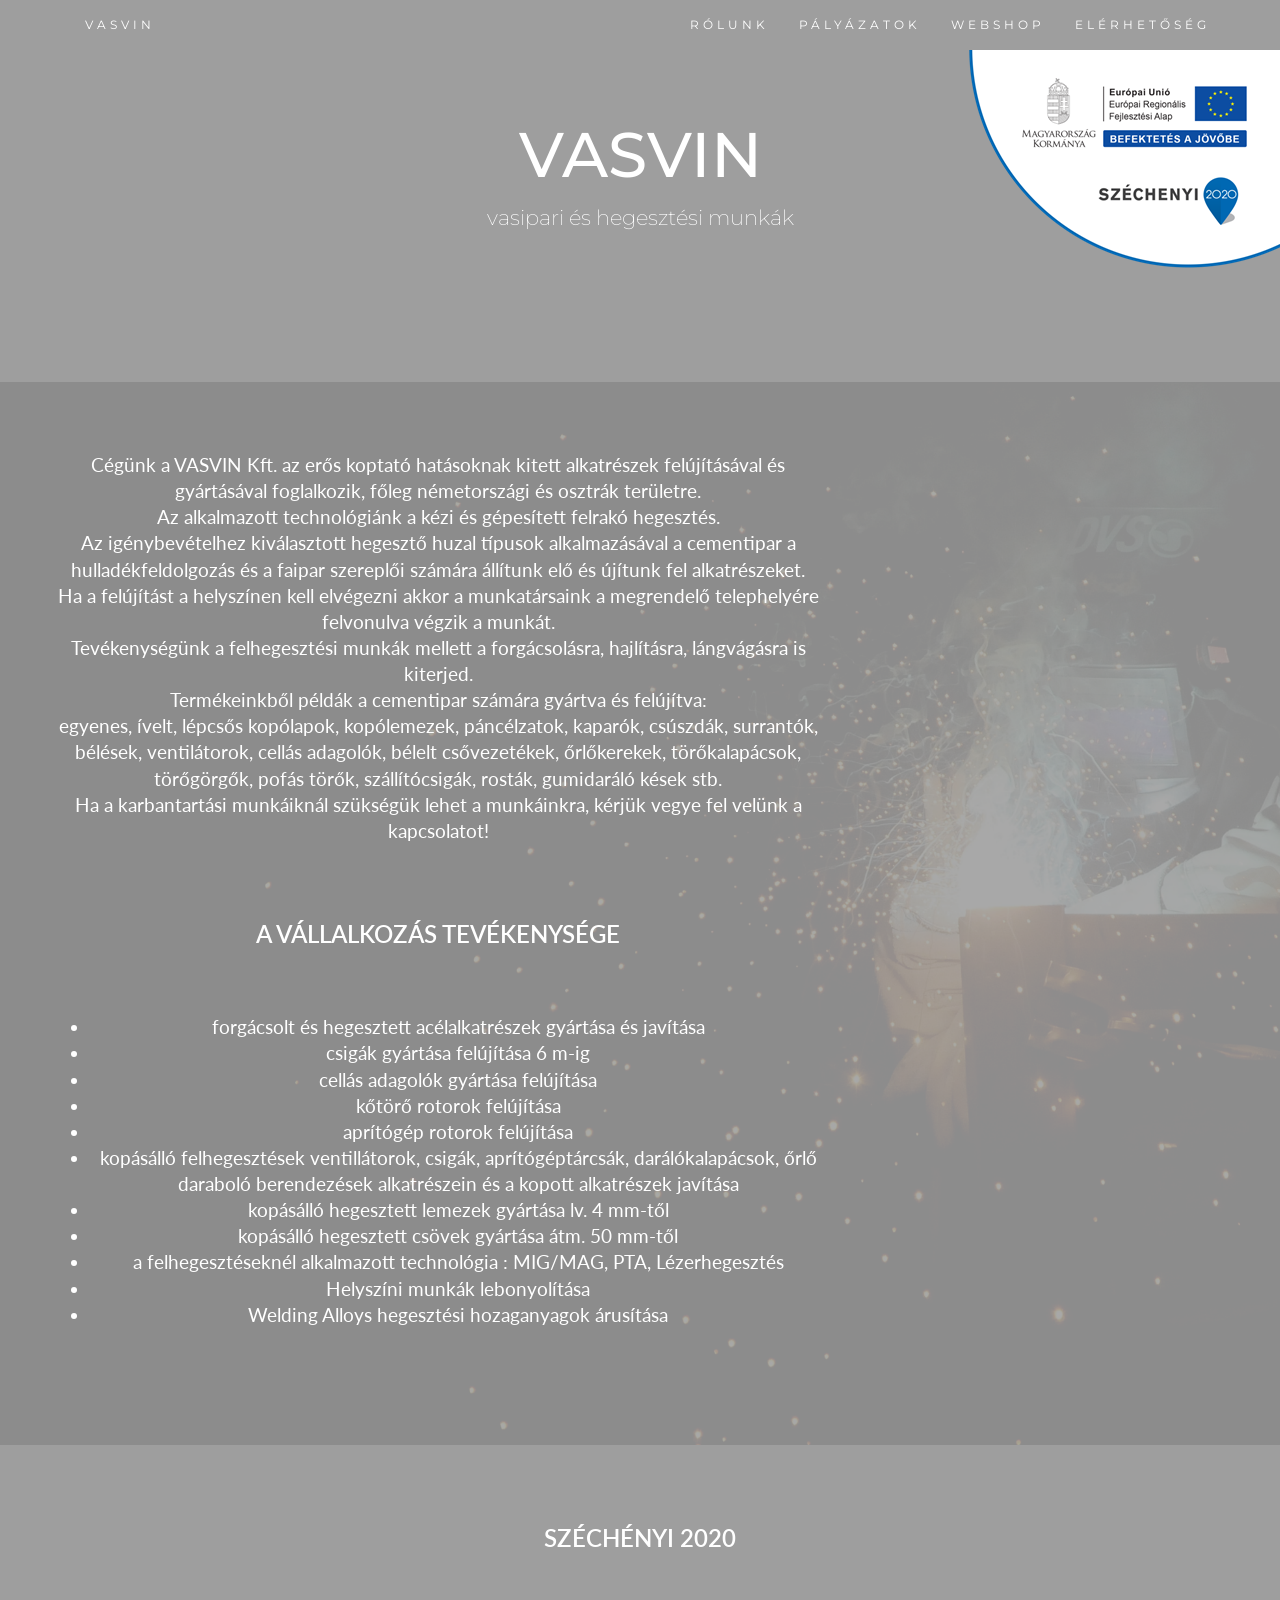
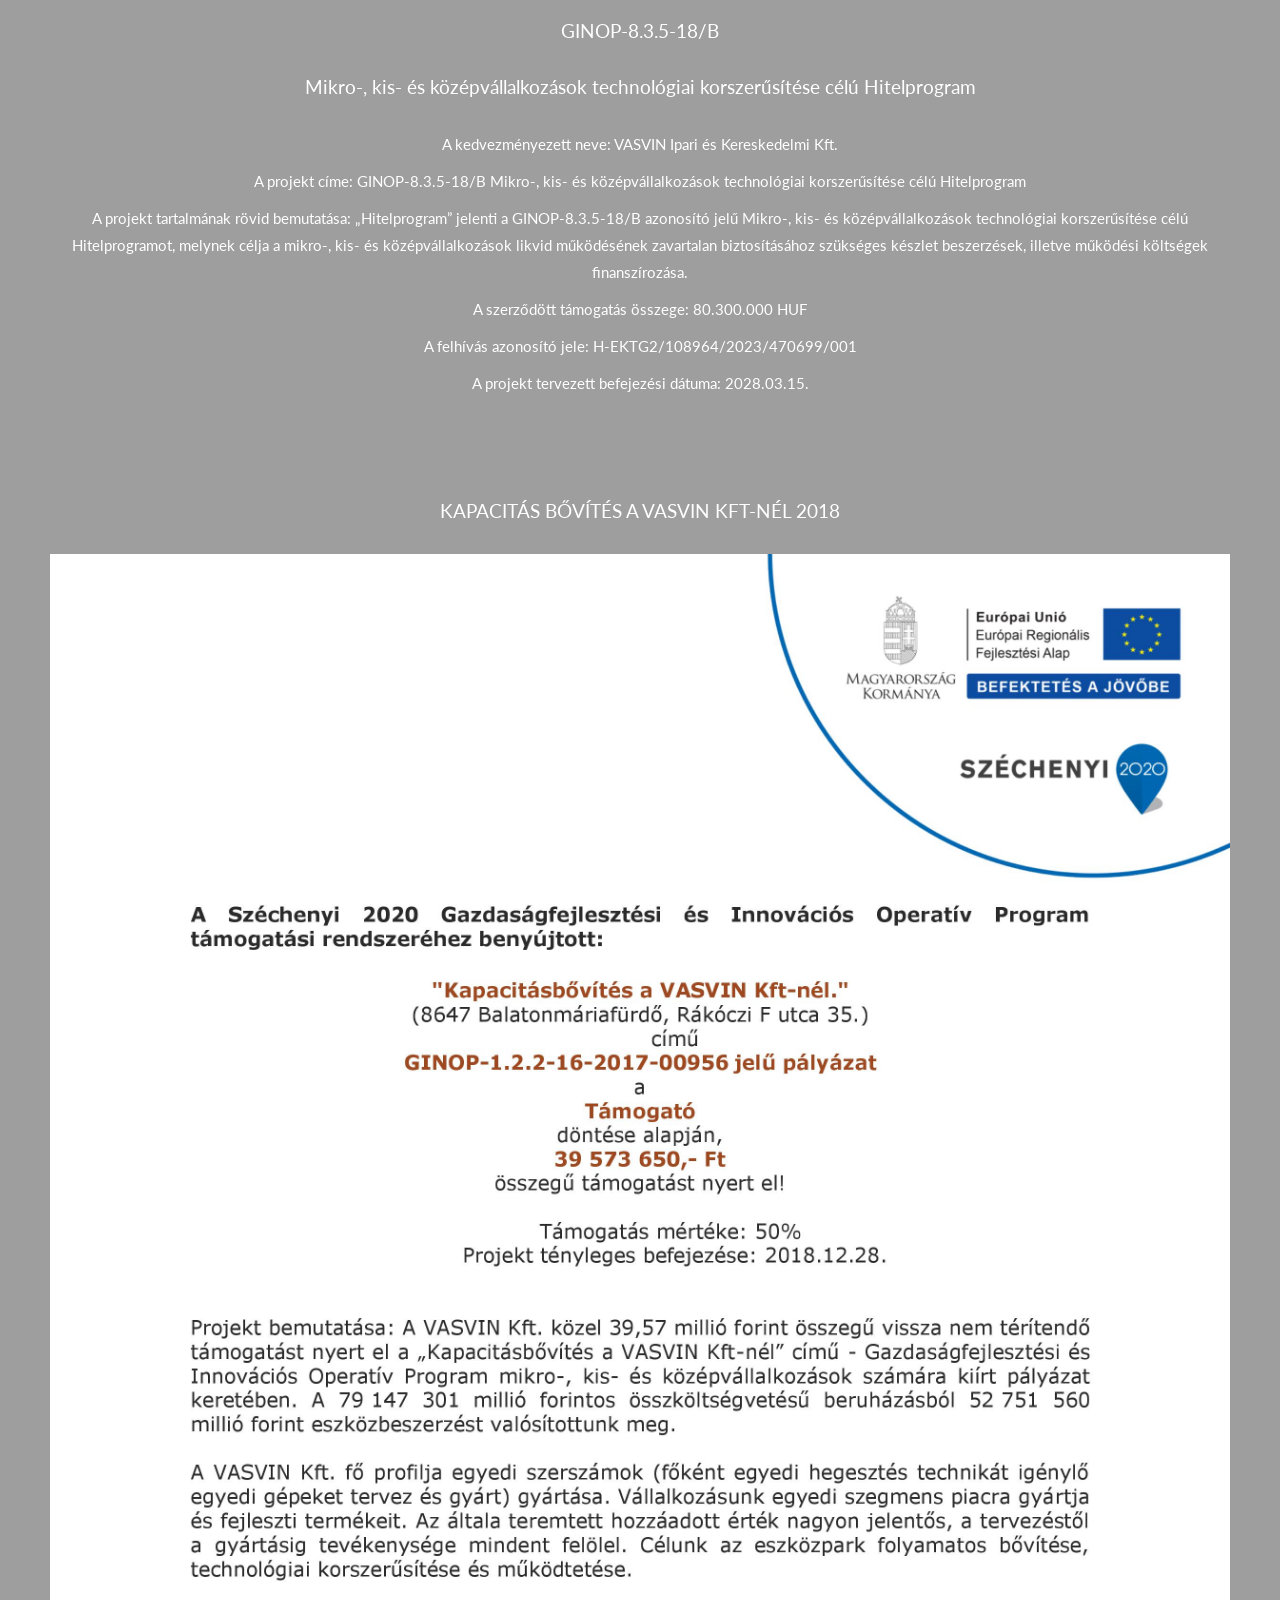
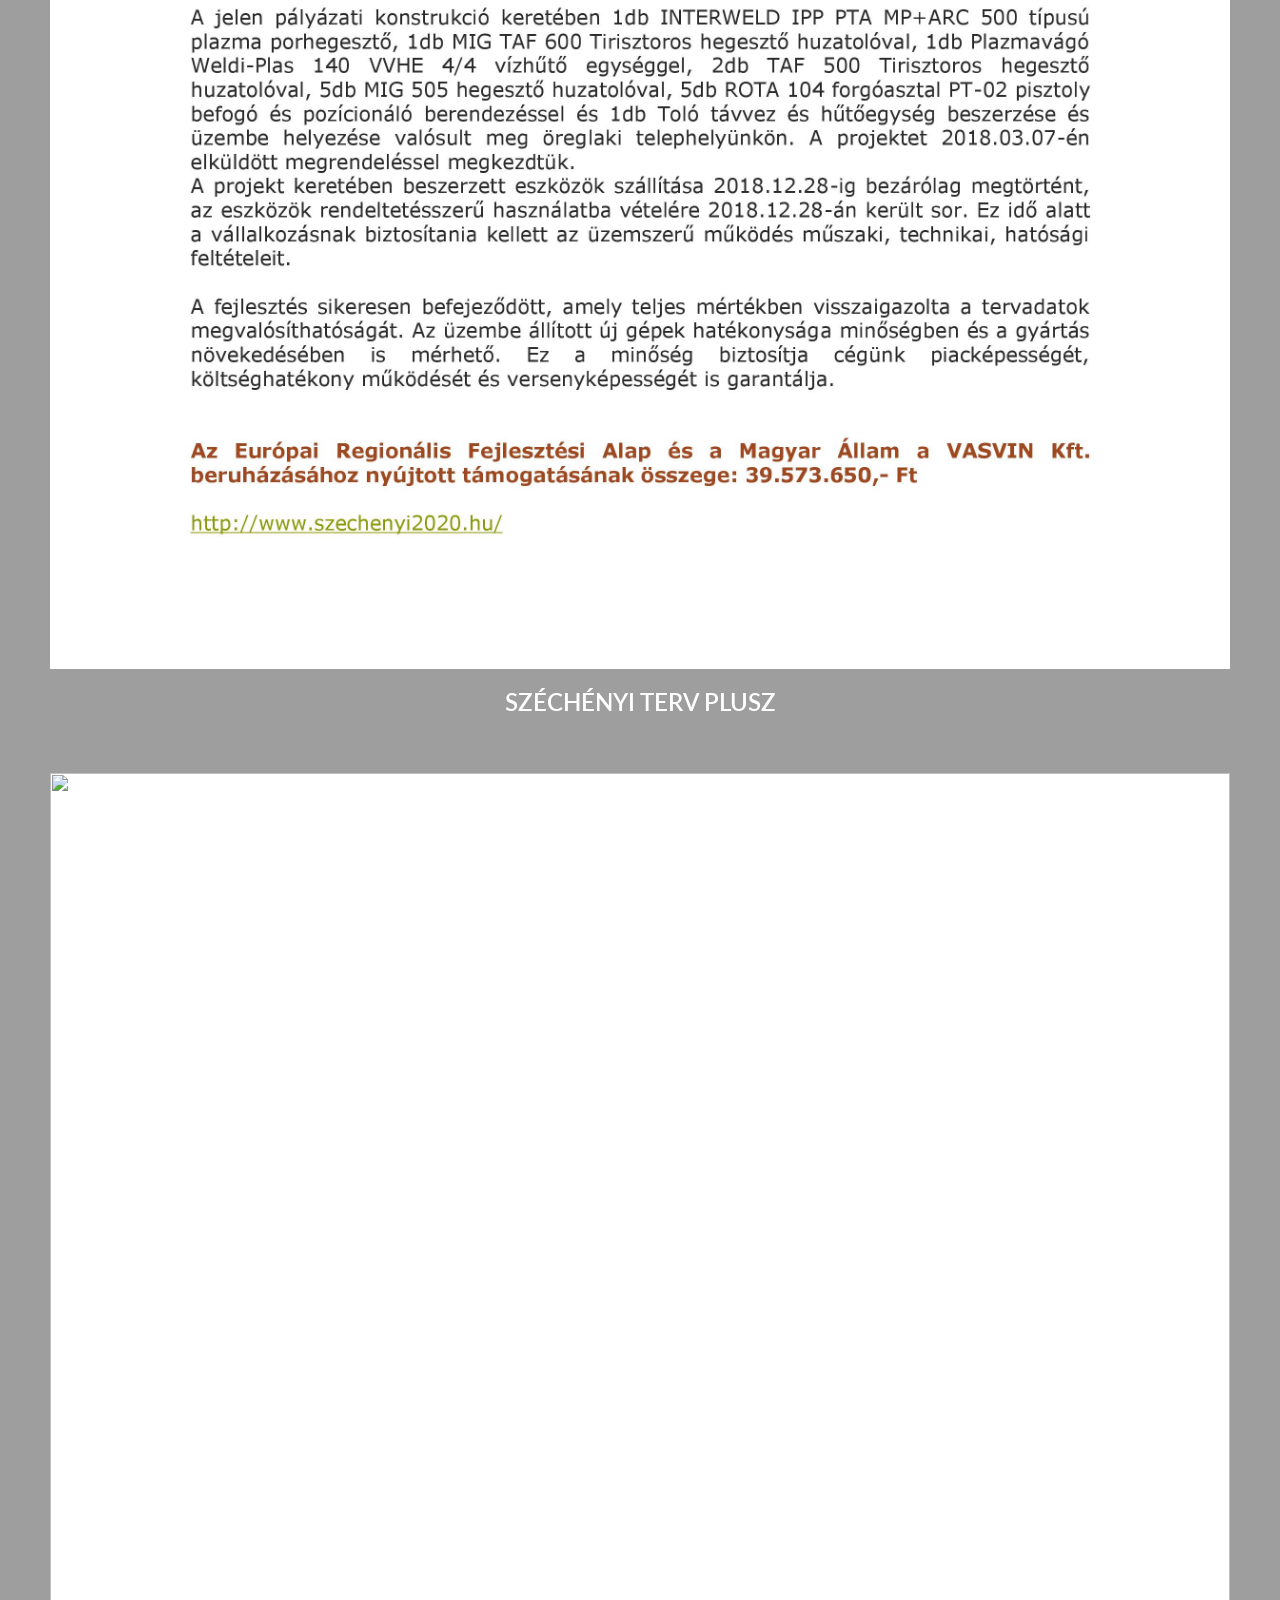
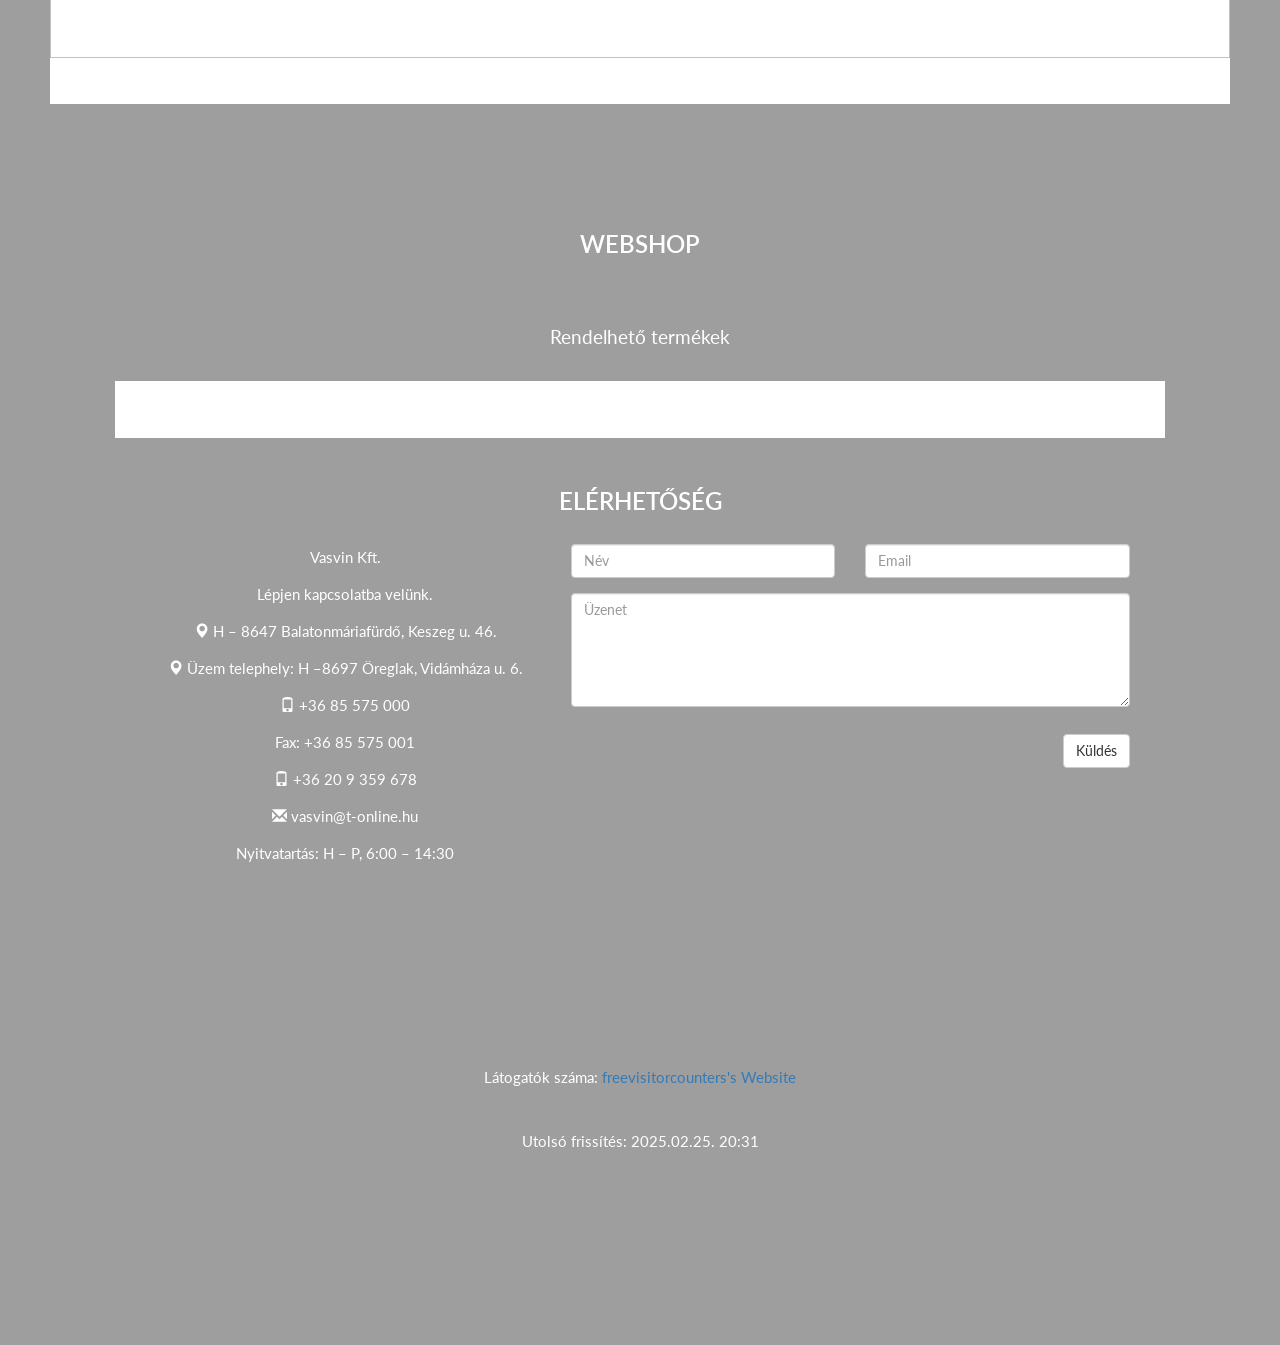
==== index.html @ fba26cac "Update index.html" ====
<!DOCTYPE html>
<html lang="en">
<head>
  <!-- Theme Made By www.w3schools.com -->
  <title>VASVIN</title>
  <meta charset="utf-8">
  <meta name="viewport" content="width=device-width, initial-scale=1">
  <link rel="stylesheet" href="https://maxcdn.bootstrapcdn.com/bootstrap/3.3.7/css/bootstrap.min.css">
  <link href="https://fonts.googleapis.com/css?family=Montserrat" rel="stylesheet" type="text/css">
  <link href="https://fonts.googleapis.com/css?family=Lato" rel="stylesheet" type="text/css">
  <script src="https://ajax.googleapis.com/ajax/libs/jquery/3.3.1/jquery.min.js"></script>
  <script src="https://maxcdn.bootstrapcdn.com/bootstrap/3.3.7/js/bootstrap.min.js"></script>
	<!-- a helper script for vaidating the form-->
<script language="JavaScript" src="scripts/gen_validatorv31.js" type="text/javascript"></script>
	
<script src="https://ajax.googleapis.com/ajax/libs/jquery/1.12.4/jquery.min.js"></script>	
<script src="form.js"></script>	
  <style>
  body {
    font: 400 15px Lato, sans-serif;
    line-height: 1.8;
    color: #ffffff;
	background-color: #9e9e9e;
  }
  h2 {
    font-size: 24px;
    text-transform: uppercase;
    color: #ffffff;
    font-weight: 600;
    margin-bottom: 30px;
  }
  h4 {
    font-size: 19px;
    line-height: 1.375em;
    color: #ffffff;
    font-weight: 400;
    margin-bottom: 30px;
  }
  .col-sm-12 {
    text-align: justify;
  }
  .logo_topright {
  position: absolute;
  top: 50px;
  right: 0px;
  font-size: 18px;
	}
  .jumbotron {
    background-color: #9e9e9e;
    color: #ffffff;
    padding: 100px 25px;
    font-family: Montserrat, sans-serif;
  }
  .container-fluid {
    padding: 60px 50px;
  }
  .bg-grey {
    background-color: #9e9e9e;
  }
  .logo-small {
    color: #fffff;
    font-size: 50px;
  }
  .logo {
    color: #ffffff;
    font-size: 200px;
  }
#about {
    background-image: url("imageedit_4_7801691135.png");
	
background-size: cover;
	color: #ffffff;

  }	  
  .thumbnail {
    padding: 0 0 15px 0;
    border: none;
    border-radius: 0;
  }
  .thumbnail img {
    width: 100%;
    height: 100%;
    margin-bottom: 10px;
  }
  .carousel-control.right, .carousel-control.left {
    background-image: none;
    color: #9e9e9e;
  }
  .carousel-indicators li {
    border-color: #ffffff;
  }
  .carousel-indicators li.active {
    background-color: #9e9e9e;
  }
  .item h4 {
    font-size: 19px;
    line-height: 1.375em;
    font-weight: 400;
    font-style: italic;
    margin: 70px 0;
  }
  .item span {
    font-style: normal;
  }
  .panel {
    border: 1px solid #9e9e9e; 
    border-radius:0 !important;
    transition: box-shadow 0.5s;
  }
  .panel:hover {
    box-shadow: 5px 0px 40px rgba(0,0,0, .2);
  }
  .panel-footer .btn:hover {
    border: 1px solid #9e9e9e;
    background-color: #fff !important;
    color: #ffffff;
  }
  .panel-heading {
    color: #fff !important;
    background-color: #9e9e9e !important;
    padding: 25px;
    border-bottom: 1px solid transparent;
    border-top-left-radius: 0px;
    border-top-right-radius: 0px;
    border-bottom-left-radius: 0px;
    border-bottom-right-radius: 0px;
  }
  .panel-footer {
    background-color: white !important;
  }
  .panel-footer h3 {
    font-size: 32px;
  }
  .panel-footer h4 {
    color: #aaa;
    font-size: 14px;
  }
  .panel-footer .btn {
    margin: 15px 0;
    background-color: #9e9e9e;
    color: #ffffff;
  }
  .navbar {
    margin-bottom: 0;
    background-color: #9e9e9e;
    z-index: 9999;
    border: 0;
    font-size: 12px !important;
    line-height: 1.42857143 !important;
    letter-spacing: 4px;
    border-radius: 0;
    font-family: Montserrat, sans-serif;
  }
  .navbar li a, .navbar .navbar-brand {
    color: #fff !important;
  }
  .navbar-nav li a:hover, .navbar-nav li.active a {
    color: #9e9e9e !important;
    background-color: #fff !important;
  }
  .navbar-default .navbar-toggle {
    border-color: transparent;
    color: #fff !important;
  }
  footer .glyphicon {
    font-size: 20px;
    margin-bottom: 20px;
    color: #9e9e9e;
  }
  .slideanim {visibility:hidden;}
  .slide {
    animation-name: slide;
    -webkit-animation-name: slide;
    animation-duration: 1s;
    -webkit-animation-duration: 1s;
    visibility: visible;
  }
	  

	  
box-sizing: border-box;
}

*, *:before, *:after {
  box-sizing: inherit;
}

.column {
  float: left;
  width: 33.3%;
  margin-bottom: 16px;
  padding: 0 8px;
	color: #9e9e9e;
}

@media screen and (max-width: 650px) {
  .column {
    width: 100%;
    display: block;
  }
}

.card {
  box-shadow: 0 4px 8px 0 rgba(0, 0, 0, 0.2);
}

.shopcontainer {
  padding: 0 16px;
}

.shopcontainer::after, .row::after {
  content: "";
  clear: both;
  display: table;
}

.title {
  color: grey;
	color: #9e9e9e;
}
	  
	  
	  
	  
  @keyframes slide {
    0% {
      opacity: 0;
      transform: translateY(70%);
    } 
    100% {
      opacity: 1;
      transform: translateY(0%);
    }
  }
  @-webkit-keyframes slide {
    0% {
      opacity: 0;
      -webkit-transform: translateY(70%);
    } 
    100% {
      opacity: 1;
      -webkit-transform: translateY(0%);
    }
  }
  @media screen and (max-width: 768px) {
    .col-sm-4 {
      text-align: center;
      margin: 25px 0;
    }
    .btn-lg {
      width: 100%;
      margin-bottom: 35px;
    }
  }
  @media screen and (max-width: 480px) {
    .logo {
      font-size: 150px;
    }
  }
  </style>
</head>
<body id="myPage" data-spy="scroll" data-target=".navbar" data-offset="60">

<nav class="navbar navbar-default navbar-fixed-top">
  <div class="container">
    <div class="navbar-header">
      <button type="button" class="navbar-toggle" data-toggle="collapse" data-target="#myNavbar">
        <span class="icon-bar"></span>
        <span class="icon-bar"></span>
        <span class="icon-bar"></span>                        
      </button>
      <!-- <a class="navbar-brand" href="#myPage">Logo</a>-->
    </div>
    <div class="collapse navbar-collapse" id="myNavbar">
      <ul class="nav navbar-nav navbar-left">
        <li><a href="#about">VASVIN</a></li>
      </ul>
      <ul class="nav navbar-nav navbar-right">
        <li><a href="#about">RÓLUNK</a></li>
        <li><a href="#portfolio">PÁLYÁZATOK</a></li>
		<!--
        <li><a href="#services"></a></li>
        <li><a href="#pricing">PRICING</a></li>
        -->
	<li><a href="#webshop">WEBSHOP</a></li>
        <li><a href="#contact">ELÉRHETŐSÉG</a></li>
      </ul>
    </div>
  </div>
</nav>

<div class="jumbotron text-center">
  <h1>VASVIN</h1> 
  <p>vasipari és hegesztési munkák</p> 
  <!--
  <form>
    <div class="input-group">
      <input type="email" class="form-control" size="50" placeholder="Email Address" required>
    </div>
  </form>
  -->
  <a href="#portfolio"><img src="szechenyi_logo.png" class="logo_topright" data-spy="scroll" data-target=".navbar" data-offset="60"></a>
</div>

<!-- Container (About Section) -->
<div id="about" class="container-fluid">
  <div class="row">
    <div class="col-sm-8 text-center"> 
	<div class="text-center">
		<h4>
		      Cégünk a VASVIN Kft. az erős koptató hatásoknak kitett alkatrészek felújításával és gyártásával foglalkozik, főleg németországi és osztrák területre.<br>
		      Az alkalmazott technológiánk  a kézi és gépesített felrakó hegesztés.<br>
		      Az igénybevételhez kiválasztott hegesztő huzal típusok alkalmazásával  a cementipar a hulladékfeldolgozás és a faipar szereplői számára állítunk elő és újítunk fel alkatrészeket.<br>
		      Ha a felújítást a helyszínen kell elvégezni akkor a munkatársaink a megrendelő telephelyére felvonulva végzik a munkát.<br>
		      Tevékenységünk a felhegesztési munkák mellett a forgácsolásra, hajlításra, lángvágásra is kiterjed.<br>
		      Termékeinkből példák a  cementipar számára gyártva és felújítva:<br>
		      egyenes, ívelt, lépcsős kopólapok, kopólemezek, páncélzatok, kaparók, csúszdák, surrantók, bélések, ventilátorok, cellás adagolók, bélelt csővezetékek, őrlőkerekek, törőkalapácsok, törőgörgők, pofás törők, szállítócsigák, rosták, gumidaráló kések stb.<br>
		      Ha a karbantartási munkáiknál szükségük lehet a munkáinkra, kérjük vegye fel velünk a kapcsolatot!<br>
	       </h4><br>
	</div>
      <h2>A vállalkozás tevékenysége</h2><br>
      <h4>
          <ul>
              <li>forgácsolt és hegesztett acélalkatrészek gyártása és javítása</li>
              <li>csigák gyártása felújítása 6 m-ig</li>
              <li>cellás adagolók gyártása felújítása</li>
              <li>kőtörő rotorok felújítása</li>
              <li>aprítógép rotorok felújítása</li>
              <li>kopásálló felhegesztések ventillátorok,  csigák, aprítógéptárcsák,  darálókalapácsok, őrlő daraboló berendezések alkatrészein és a kopott alkatrészek javítása</li>
              <li>kopásálló hegesztett lemezek gyártása  lv. 4 mm-től</li>
              <li>kopásálló hegesztett csövek  gyártása   átm. 50 mm-től</li>
              <li>a felhegesztéseknél alkalmazott technológia : MIG/MAG, PTA, Lézerhegesztés</li>
	      <li>Helyszíni munkák lebonyolítása</li>
	      <li>Welding Alloys hegesztési hozaganyagok árusítása</li>
            </ul>  
      </h4><br>
      <!-- <br><button class="btn btn-default btn-lg">Get in Touch</button> -->
    </div>
	  <!-- 
    <div class="col-sm-4">
      <span class="glyphicon glyphicon-signal logo"></span>
    </div>
 -->
  </div>
</div>

<!--
<div class="container-fluid bg-grey">
  <div class="












">
    <div class="col-sm-4">
      <span class="glyphicon glyphicon-globe logo slideanim"></span>
    </div>
    <div class="col-sm-8">
      <h2>Our Values</h2><br>
      <h4><strong>MISSION:</strong> Our mission lorem ipsum dolor sit amet, consectetur adipiscing elit, sed do eiusmod tempor incididunt ut labore et dolore magna aliqua. Ut enim ad minim veniam, quis nostrud exercitation ullamco laboris nisi ut aliquip ex ea commodo consequat.</h4><br>
      <p><strong>VISION:</strong> Our vision Lorem ipsum dolor sit amet, consectetur adipiscing elit, sed do eiusmod tempor incididunt ut labore et dolore magna aliqua. Ut enim ad minim veniam, quis nostrud exercitation ullamco laboris nisi ut aliquip ex ea commodo consequat.
      Lorem ipsum dolor sit amet, consectetur adipiscing elit, sed do eiusmod tempor incididunt ut labore et dolore magna aliqua. Ut enim ad minim veniam, quis nostrud exercitation ullamco laboris nisi ut aliquip ex ea commodo consequat.</p>
    </div>
  </div>
</div>
-->

<!-- Container (Services Section) -->
<!--
<div id="services" class="container-fluid text-center">
  <h2>SERVICES</h2>
  <h4>What we offer</h4>
  <br>
  <div class="row slideanim">
    <div class="col-sm-4">
      <span class="glyphicon glyphicon-off logo-small"></span>
      <h4>POWER</h4>
      <p>Lorem ipsum dolor sit amet..</p>
    </div>
    <div class="col-sm-4">
      <span class="glyphicon glyphicon-heart logo-small"></span>
      <h4>LOVE</h4>
      <p>Lorem ipsum dolor sit amet..</p>
    </div>
    <div class="col-sm-4">
      <span class="glyphicon glyphicon-lock logo-small"></span>
      <h4>JOB DONE</h4>
      <p>Lorem ipsum dolor sit amet..</p>
    </div>
  </div>
  <br><br>
  <div class="row slideanim">
    <div class="col-sm-4">
      <span class="glyphicon glyphicon-leaf logo-small"></span>
      <h4>GREEN</h4>
      <p>Lorem ipsum dolor sit amet..</p>
    </div>
    <div class="col-sm-4">
      <span class="glyphicon glyphicon-certificate logo-small"></span>
      <h4>CERTIFIED</h4>
      <p>Lorem ipsum dolor sit amet..</p>
    </div>
    <div class="col-sm-4">
      <span class="glyphicon glyphicon-wrench logo-small"></span>
      <h4 style="color:#303030;">HARD WORK</h4>
      <p>Lorem ipsum dolor sit amet..</p>
    </div>
  </div>
</div>
 -->

<!-- Container (Portfolio Section) -->

<div id="portfolio" class="container-fluid text-center bg-grey slideanim">
  <h2>SZÉCHÉNYI 2020</h2><br>
  <h4>GINOP-8.3.5-18/B</h4>
  <h4>Mikro-, kis- és középvállalkozások technológiai korszerűsítése célú Hitelprogram</h4>
  <p>A kedvezményezett neve: VASVIN Ipari és Kereskedelmi Kft.</p>
  <p>A projekt címe: GINOP-8.3.5-18/B  Mikro-, kis- és középvállalkozások technológiai korszerűsítése célú Hitelprogram</p>
  <p>A projekt tartalmának rövid bemutatása: „Hitelprogram” jelenti a GINOP-8.3.5-18/B azonosító jelű Mikro-, kis- és középvállalkozások technológiai korszerűsítése célú Hitelprogramot, melynek célja a mikro-, kis- és középvállalkozások likvid működésének zavartalan biztosításához szükséges készlet beszerzések, illetve működési költségek finanszírozása.</p>
  <p>A szerződött támogatás összege: 80.300.000 HUF</p>
  <p>A felhívás azonosító jele: H-EKTG2/108964/2023/470699/001</p>
  <p>A projekt tervezett befejezési dátuma: 2028.03.15.</p>
  <br>
  <br>
  <br>
  <h4>KAPACITÁS BŐVÍTÉS A VASVIN KFT-NÉL 2018</h4>
  <div class="row text-center slideanim">
  <!--
    <div class="col-sm-4">
      <div class="thumbnail">
        <img src="szechenyi2020.jpg" alt="Paris" width="400" height="300">
        <p><strong>Paris</strong></p>
        <p>Yes, we built Paris</p>
      </div>
    </div> -->
    <div class="col-sm-12">
      <div class="thumbnail">
        <img src="Honlapra_VasvinKft.jpg" width="800" height="600">
		<br>
		<!--
		<br>
		<br>
		<br>
        <p>A VASVIN Kft. közel 39,57 millió forint összegű vissza nem térítendő támogatást nyert el a „Kapacitásbővítés a VASVIN Kft-nél” című - Gazdaságfejlesztési és Innovációs Operatív Program mikro-, kis- és középvállalkozások számára kiírt pályázat keretében. A 79 147 301 millió forintos összköltségvetésű beruházásból 52 751 560 millió forint eszközbeszerzést valósítottunk meg. 
A VASVIN Kft. fő profilja egyedi szerszámok (főként egyedi hegesztés technikát igénylő egyedi gépeket tervez és gyárt) gyártása. Vállalkozásunk egyedi szegmens piacra gyártja és fejleszti termékeit. Az általa teremtett hozzáadott érték nagyon jelentős, a tervezéstől a gyártásig tevékenysége mindent felölel. Célunk az eszközpark folyamatos bővítése, technológiai korszerűsítése és működtetése. 
A jelen pályázati konstrukció keretében 1db INTERWELD IPP PTA MP+ARC 500 típusú plazma porhegesztő, 1db MIG TAF 600 Tirisztoros hegesztő huzaltolóval, 1db Plazmavágó Weldi-Plas 140 VVHE 4/4 vízhűtő egységgel, 2db TAF 500 Tirisztoros hegesztő huzaltolóval, 5db MIG 505 hegesztő huzaltolóval, 5db ROTA 104 forgóasztal PT-02 pisztoly befogó és pozícionáló berendezéssel és 1db Toló távvez és hűtőegység beszerzése és üzembe helyezése valósult meg öreglaki telephelyünkön. A projektet 2018.03.07-én elküldött megrendeléssel megkezdtük. A projekt keretében beszerzett eszközök szállítása 2018.12.28-ig bezárólag megtörtént, az eszközök rendeltetésszerű használatba vételére 2018.12.28-án került sor. Ez idő alatt a vállalkozásnak biztosítania kellett az üzemszerű működés műszaki, technikai, hatósági feltételeit. 
A fejlesztés sikeresen befejeződött, amely teljes mértékben visszaigazolta a tervadatok megvalósíthatóságát. Az üzembe állított új gépek hatékonysága minőségben és a gyártás növekedésében is mérhető. Ez a minőség biztosítja cégünk piacképességét, költséghatékony működését és versenyképességét is garantálja.</p>
		-->
      </div>
    </div>

  <h2>SZÉCHÉNYI TERV PLUSZ</h2><br>
	  <div class="col-sm-12">
      <div class="thumbnail">
        <img src="Vasvin-GINOP-Plusz.jpg" width="800" height="600">
		<br>
		</div>
    </div>
	<!--
    <div class="col-sm-4">
      <div class="thumbnail">
        <img src="sanfran.jpg" alt="San Francisco" width="400" height="300">
        <p><strong>San Francisco</strong></p>
        <p>Yes, San Fran is ours</p>
      </div>
    </div> -->
  </div><br>

  
  <!--
  <h2>What our customers say</h2>
  <div id="myCarousel" class="carousel slide text-center" data-ride="carousel">
     -->
    <!-- Indicators -->
    <!--
    <ol class="carousel-indicators">
      <li data-target="#myCarousel" data-slide-to="0" class="active"></li>
      <li data-target="#myCarousel" data-slide-to="1"></li>
      <li data-target="#myCarousel" data-slide-to="2"></li>
    </ol>
  -->

    <!-- Wrapper for slides -->
    <!--
    <div class="carousel-inner" role="listbox">
      <div class="item active">
        <h4>"This company is the best. I am so happy with the result!"<br><span>Michael Roe, Vice President, Comment Box</span></h4>
      </div>
      <div class="item">
        <h4>"One word... WOW!!"<br><span>John Doe, Salesman, Rep Inc</span></h4>
      </div>
      <div class="item">
        <h4>"Could I... BE any more happy with this company?"<br><span>Chandler Bing, Actor, FriendsAlot</span></h4>
      </div>
    </div>
  -->

    <!-- Left and right controls -->
    <!--
    <a class="left carousel-control" href="#myCarousel" role="button" data-slide="prev">
      <span class="glyphicon glyphicon-chevron-left" aria-hidden="true"></span>
      <span class="sr-only">Previous</span>
    </a>
    <a class="right carousel-control" href="#myCarousel" role="button" data-slide="next">
      <span class="glyphicon glyphicon-chevron-right" aria-hidden="true"></span>
      <span class="sr-only">Next</span>
    </a>
  </div>
</div>
-->

<!-- Container (Pricing Section) -->
<!--
<div id="pricing" class="container-fluid">
  <div class="text-center">
    <h2>Pricing</h2>
    <h4>Choose a payment plan that works for you</h4>
  </div>
  <div class="row slideanim">
    <div class="col-sm-4 col-xs-12">
      <div class="panel panel-default text-center">
        <div class="panel-heading">
          <h1>Basic</h1>
        </div>
        <div class="panel-body">
          <p><strong>20</strong> Lorem</p>
          <p><strong>15</strong> Ipsum</p>
          <p><strong>5</strong> Dolor</p>
          <p><strong>2</strong> Sit</p>
          <p><strong>Endless</strong> Amet</p>
        </div>
        <div class="panel-footer">
          <h3>$19</h3>
          <h4>per month</h4>
          <button class="btn btn-lg">Sign Up</button>
        </div>
      </div>      
    </div>     
    <div class="col-sm-4 col-xs-12">
      <div class="panel panel-default text-center">
        <div class="panel-heading">
          <h1>Pro</h1>
        </div>
        <div class="panel-body">
          <p><strong>50</strong> Lorem</p>
          <p><strong>25</strong> Ipsum</p>
          <p><strong>10</strong> Dolor</p>
          <p><strong>5</strong> Sit</p>
          <p><strong>Endless</strong> Amet</p>
        </div>
        <div class="panel-footer">
          <h3>$29</h3>
          <h4>per month</h4>
          <button class="btn btn-lg">Sign Up</button>
        </div>
      </div>      
    </div>       
    <div class="col-sm-4 col-xs-12">
      <div class="panel panel-default text-center">
        <div class="panel-heading">
          <h1>Premium</h1>
        </div>
        <div class="panel-body">
          <p><strong>100</strong> Lorem</p>
          <p><strong>50</strong> Ipsum</p>
          <p><strong>25</strong> Dolor</p>
          <p><strong>10</strong> Sit</p>
          <p><strong>Endless</strong> Amet</p>
        </div>
        <div class="panel-footer">
          <h3>$49</h3>
          <h4>per month</h4>
          <button class="btn btn-lg">Sign Up</button>
        </div>
      </div>      
    </div>    
  </div>
</div>
-->
	
 <!-- Container (Webshop Section) -->
  
  
<div id="webshop" class="container-fluid text-center bg-grey slideanim">
  <h2>WEBSHOP</h2><br>
  <h4>Rendelhető termékek</h4>
  <!-- -->
    <div class="col-sm-12">
      <div class="thumbnail">
		<br>
		<div class="row">
	<!--	  <div class="column">
			<div class="card">
			  <img src="hegesztodrot1.jpg" alt="Jane" style="width:100%">
			  <div class="shopcontainer">
				<h3>Hegesztödrot1</h3>
				<p class="title">ABC-123</p>
				<p>Lorem ipsum dolor sit amet, consectetur adipiscing elit, sed do eiusmod tempor incididunt ut labore et dolore magna aliqua. Ut enim ad minim veniam, quis nostrud exercitation ullamco laboris nisi ut aliquip ex ea commodo consequat. Duis aute irure dolor in reprehenderit in voluptate velit esse cillum dolore eu fugiat nulla pariatur. Excepteur sint occaecat cupidatat non proident, sunt in culpa qui officia deserunt mollit anim id est laborum.</p>
				
			  </div>
			</div>
		  </div>

		  <div class="column">
			<div class="card">
			  <img src="hegesztodrot2.jpg" alt="Mike" style="width:100%">
			  <div class="shopcontainer">
				<h3>Hegesztödrot2</h3>
				<p class="title">ABC-123</p>
				<p>Lorem ipsum dolor sit amet, consectetur adipiscing elit, sed do eiusmod tempor incididunt ut labore et dolore magna aliqua. Ut enim ad minim veniam, quis nostrud exercitation ullamco laboris nisi ut aliquip ex ea commodo consequat. Duis aute irure dolor in reprehenderit in voluptate velit esse cillum dolore eu fugiat nulla pariatur. Excepteur sint occaecat cupidatat non proident, sunt in culpa qui officia deserunt mollit anim id est laborum.</p>
				
			  </div>
			</div>
		  </div>
		  <div class="column">
			<div class="card">
			  <img src="hegesztodrot3.jpg" alt="John" style="width:100%">
			  <div class="shopcontainer">
				<<h3>Hegesztödrot3</h3>
				<p class="title">ABC-123</p>
				<p>Lorem ipsum dolor sit amet, consectetur adipiscing elit, sed do eiusmod tempor incididunt ut labore et dolore magna aliqua. Ut enim ad minim veniam, quis nostrud exercitation ullamco laboris nisi ut aliquip ex ea commodo consequat. Duis aute irure dolor in reprehenderit in voluptate velit esse cillum dolore eu fugiat nulla pariatur. Excepteur sint occaecat cupidatat non proident, sunt in culpa qui officia deserunt mollit anim id est laborum.</p>
				
				
			  </div>
			</div>
		  </div>
-->
	      <!-- 
		  <div class="column">
			<div class="card">
			  <img src="hegesztodrot4.jpg" alt="John" style="width:100%">
			  <div class="shopcontainer">
				<h3>Hegesztödrot</h3>
				<p class="title">ABC-123</p>
				<p>Some text that describes me lorem ipsum ipsum lorem.</p>
				<p>example@example.com</p>
				
			  </div>
			</div>
		  </div>
	-->
		<br>
      </div>
    </div>
	<!-- -->
</div><br>  

<!-- Container (Contact Section) -->
<div id="contact" class="container-fluid bg-grey">
  <h2 class="text-center">Elérhetőség</h2>
  <div class="row">
    <div class="col-sm-5">
      <p>Vasvin Kft.</p>
      <p>Lépjen kapcsolatba velünk.</p>
      <p><span class="glyphicon glyphicon-map-marker"></span> H – 8647 Balatonmáriafürdő, Keszeg u. 46.</p>
      <p><span class="glyphicon glyphicon-map-marker"></span> Üzem telephely: H –8697 Öreglak, Vidámháza u. 6.</p>
      <p><span class="glyphicon glyphicon-phone"></span> +36  85 575  000 </p>
      <p>Fax: +36  85 575  001 </p>
      <p><span class="glyphicon glyphicon-phone"></span> +36  20 9 359 678 </p>
      <p><span class="glyphicon glyphicon-envelope"></span> vasvin@t-online.hu</p>
      <p>Nyitvatartás: H – P,  6:00 – 14:30</p>
    </div>
	  
	  

	  
	  

<!--
<div class="col-sm-7 slideanim">
<form method="post" name="myemailform" action="form-to-email.php">
      <div class="row">
        <div class="col-sm-6 form-group">
		<label for='name'>Enter Name: </label><br>
          <input class="form-control" id="name" name="name" placeholder="Név" type="text" required>
        </div>
        <div class="col-sm-6 form-group">
		<label for='email'>Enter Email Address:</label><br>
          <input class="form-control" id="email" name="email" placeholder="Email" type="email" required>
        </div>
      </div>
	<label for='message'>Enter Message:</label> <br>
      <textarea class="form-control" id="comments" name="message" placeholder="Üzenet" rows="5"></textarea><br>
      <div class="row">
        <div class="col-sm-12 form-group">
		<input type="submit" name='submit' value="submit">
         <button class="btn btn-default pull-right" type="submit" name='submit'>Küldés</button> 
        </div>
      </div>
</form>
</div>	  
	  
<script language="JavaScript">
// Code for validating the form
// Visit http://www.javascript-coder.com/html-form/javascript-form-validation.phtml
// for details
var frmvalidator  = new Validator("myemailform");
frmvalidator.addValidation("name","req","Please provide your name"); 
frmvalidator.addValidation("email","req","Please provide your email"); 
frmvalidator.addValidation("email","email","Please enter a valid email address"); 
</script>	  
-->
	
<!--	  
    <div class="col-sm-7 slideanim">
	<form id="reused_form">
      <div class="row">
        <div class="col-sm-6 form-group">
          <input class="form-control" id="name" name="name" placeholder="Név" type="text" required>
        </div>
        <div class="col-sm-6 form-group">
          <input class="form-control" id="email" name="email" placeholder="Email" type="email" required>
        </div>
      </div>
      <textarea class="form-control" id="comments" name="message" placeholder="Üzenet" rows="5"></textarea><br>
      <div class="row">
        <div class="col-sm-12 form-group">
          <button class="btn btn-default pull-right btn-warning" type="submit">Küldés</button>
        </div>
      </div>
	 </form>
	  <div id="error_message" style="width:100%; height:100%; display:none; ">
                                    <h4>
                                        Error
                                    </h4>
                                    Sorry there was an error sending your form. 
                                </div>
								
                                <div id="success_message" style="width:100%; height:100%; display:none; ">
								<h2>Success! Your Message was Sent Successfully.</h2>
								
    </div>	  
-->

	  
  
    <div class="col-sm-7 slideanim">
      <div class="row">
        <div class="col-sm-6 form-group">
          <input class="form-control" id="name" name="name" placeholder="Név" type="text" required>
        </div>
        <div class="col-sm-6 form-group">
          <input class="form-control" id="email" name="email" placeholder="Email" type="email" required>
        </div>
      </div>
      <textarea class="form-control" id="comments" name="comments" placeholder="Üzenet" rows="5"></textarea><br>
      <div class="row">
        <div class="col-sm-12 form-group">
          <button class="btn btn-default pull-right" type="submit">Küldés</button>
        </div>
      </div>
    </div>




  </div>
</div>

<!-- Image of location/map -->
<footer class="container-fluid text-center">
  <a href="#myPage" title="To Top">
    <span class="glyphicon glyphicon-chevron-up"></span>
  </a>
  <br>
  <br>
  <!--
  <p><script type="text/javascript" src="js.php"></script></p>
  <br>
  -->
  <p>Látogatók száma: <a href='http://www.freevisitorcounters.com'>freevisitorcounters's Website</a> <script type='text/javascript' src='https://www.freevisitorcounters.com/auth.php?id=b3cafea01ae096ef2eb3ce1e9322f3ceffb41654'></script>
  <script type="text/javascript" src="https://www.freevisitorcounters.com/en/home/counter/462255/t/5"></script></p>
  <br>
  <p>Utolsó frissítés: 2025.02.25. 20:31</p>
  <!-- <p><script type="text/javascript" src="js_lus.js"></script></p> -->
 <!-- <p>Bootstrap Theme Made By <a href="https://www.w3schools.com" title="Visit w3schools">www.w3schools.com</a></p> -->
</footer>

<script>
$(document).ready(function(){
  // Add smooth scrolling to all links in navbar + footer link
  $(".navbar a, footer a[href='#myPage'], .logo_topright a").on('click', function(event) {
    // Make sure this.hash has a value before overriding default behavior
    if (this.hash !== "") {
      // Prevent default anchor click behavior
      event.preventDefault();

      // Store hash
      var hash = this.hash;

      // Using jQuery's animate() method to add smooth page scroll
      // The optional number (900) specifies the number of milliseconds it takes to scroll to the specified area
      $('html, body').animate({
        scrollTop: $(hash).offset().top
      }, 900, function(){
   
        // Add hash (#) to URL when done scrolling (default click behavior)
        window.location.hash = hash;
      });
    } // End if
  });
  
  $(window).scroll(function() {
    $(".slideanim").each(function(){
      var pos = $(this).offset().top;

      var winTop = $(window).scrollTop();
        if (pos < winTop + 600) {
          $(this).addClass("slide");
        }
    });
  });
})




</script>


</body>
</html>
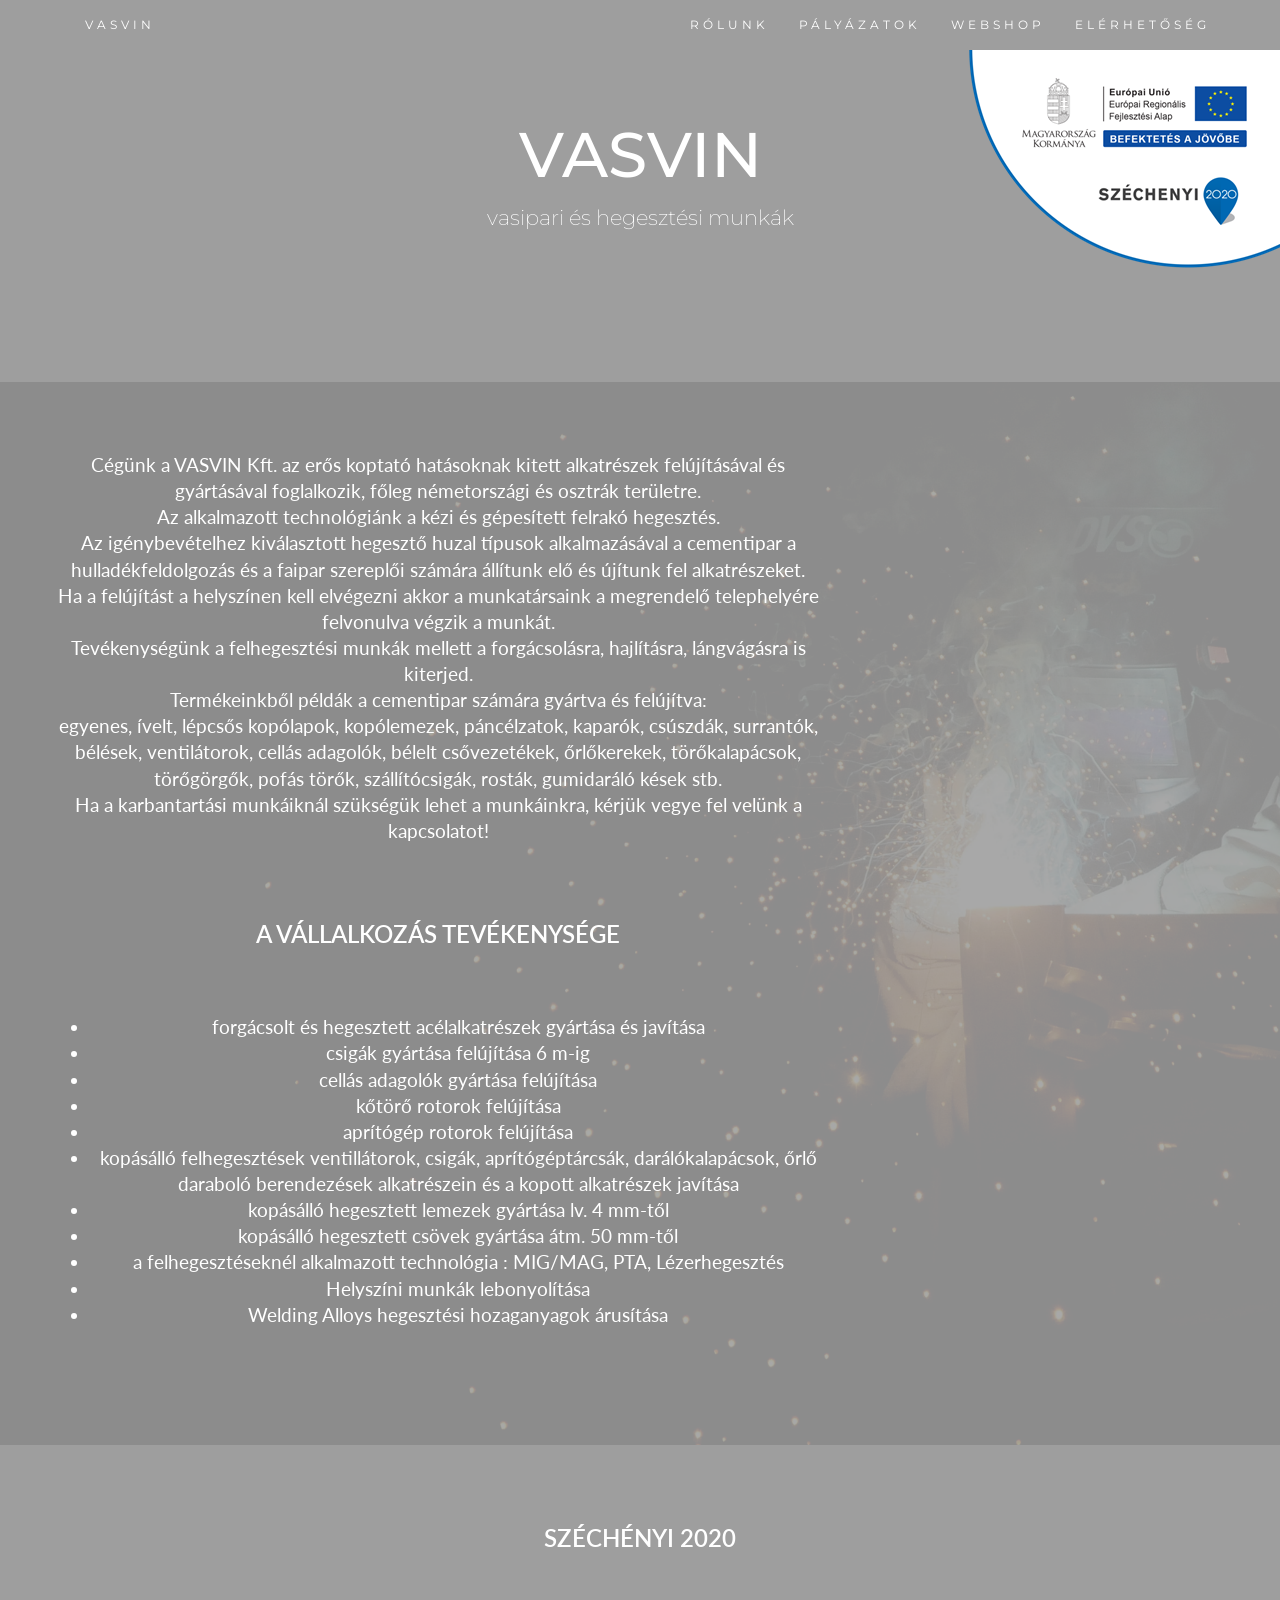
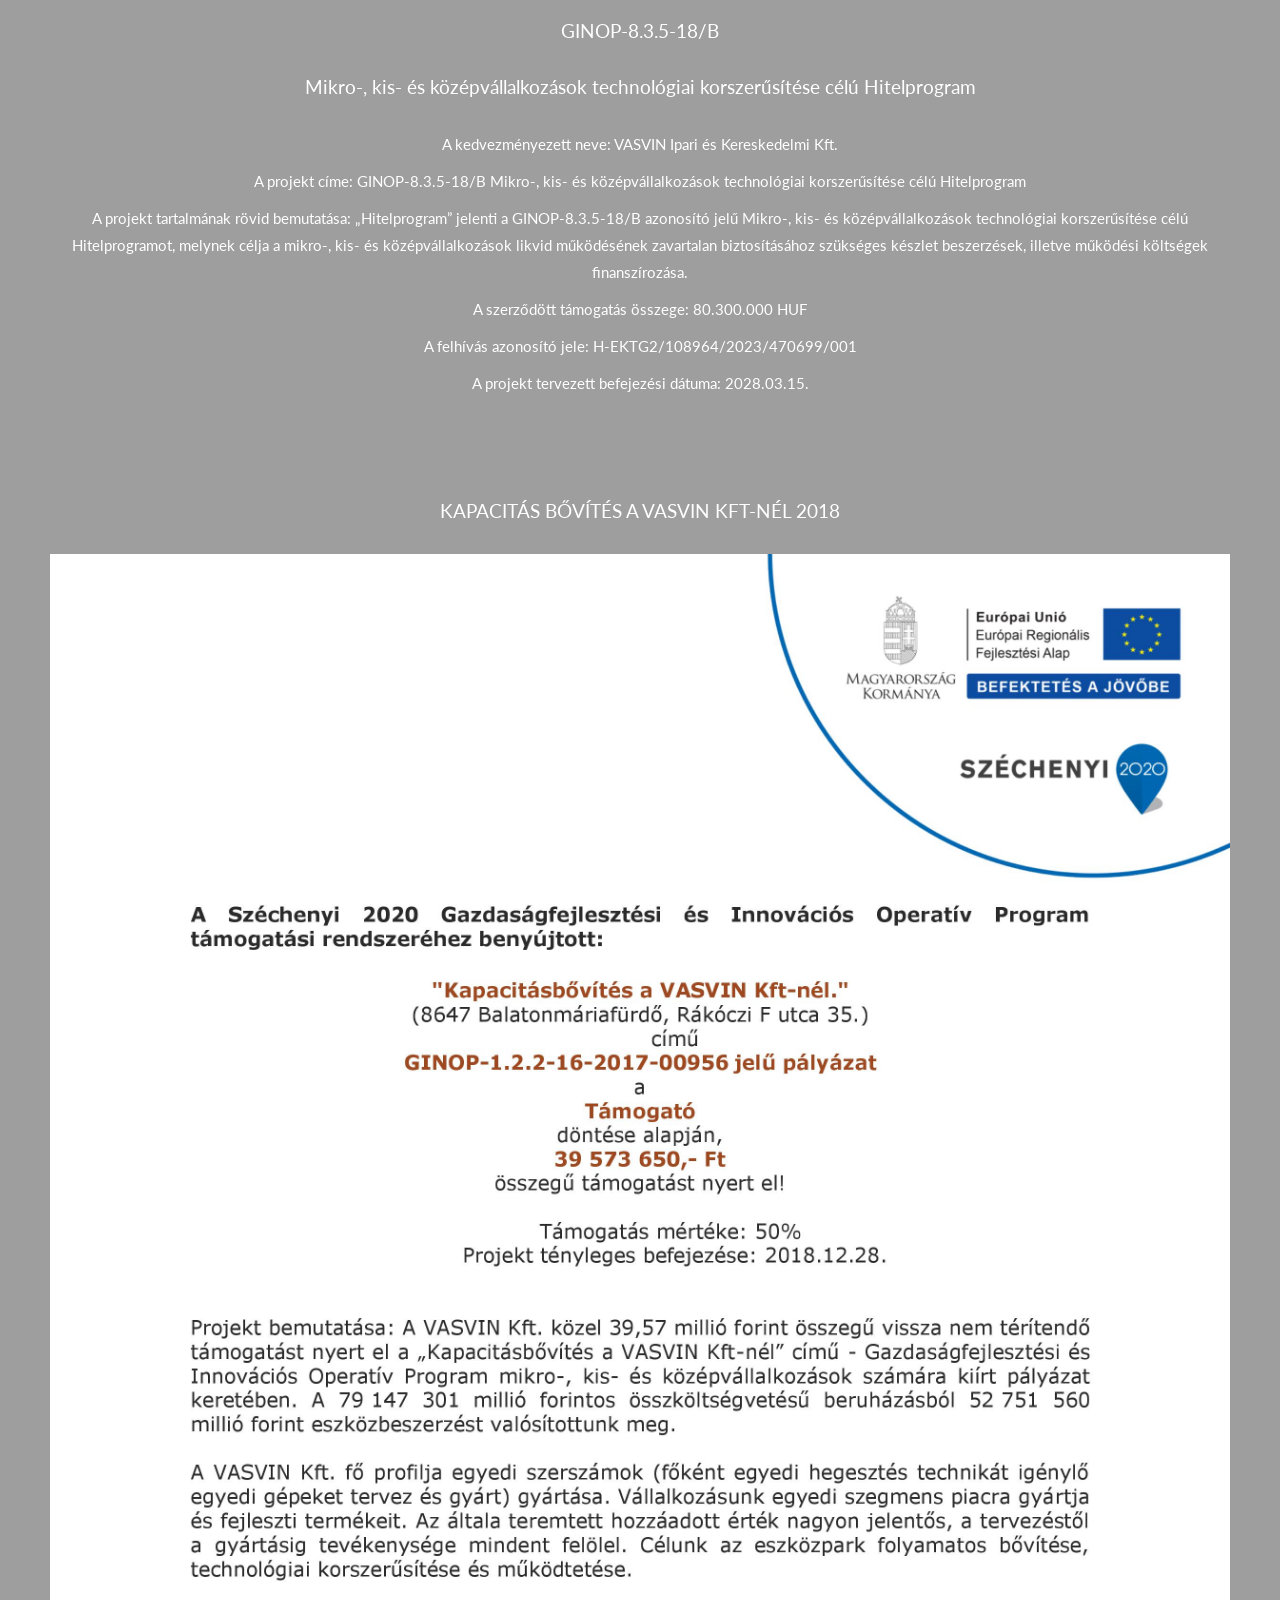
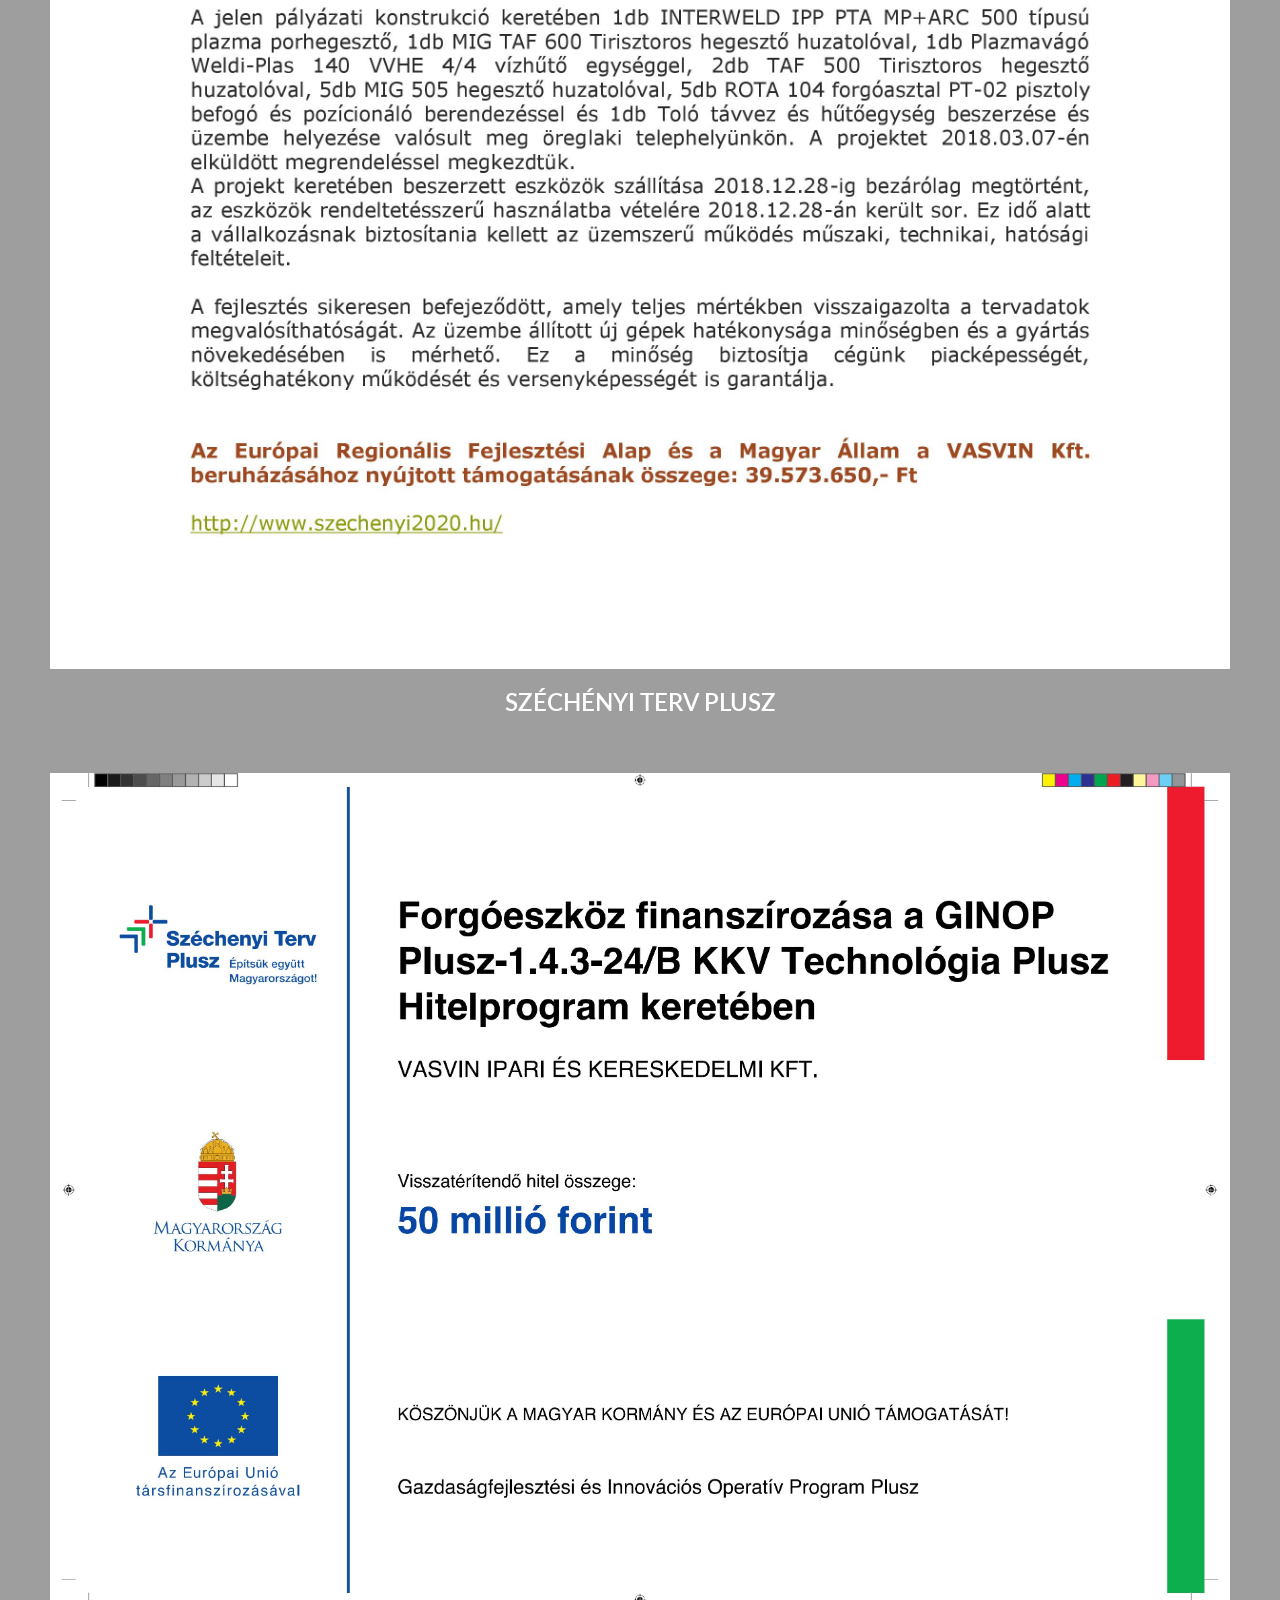
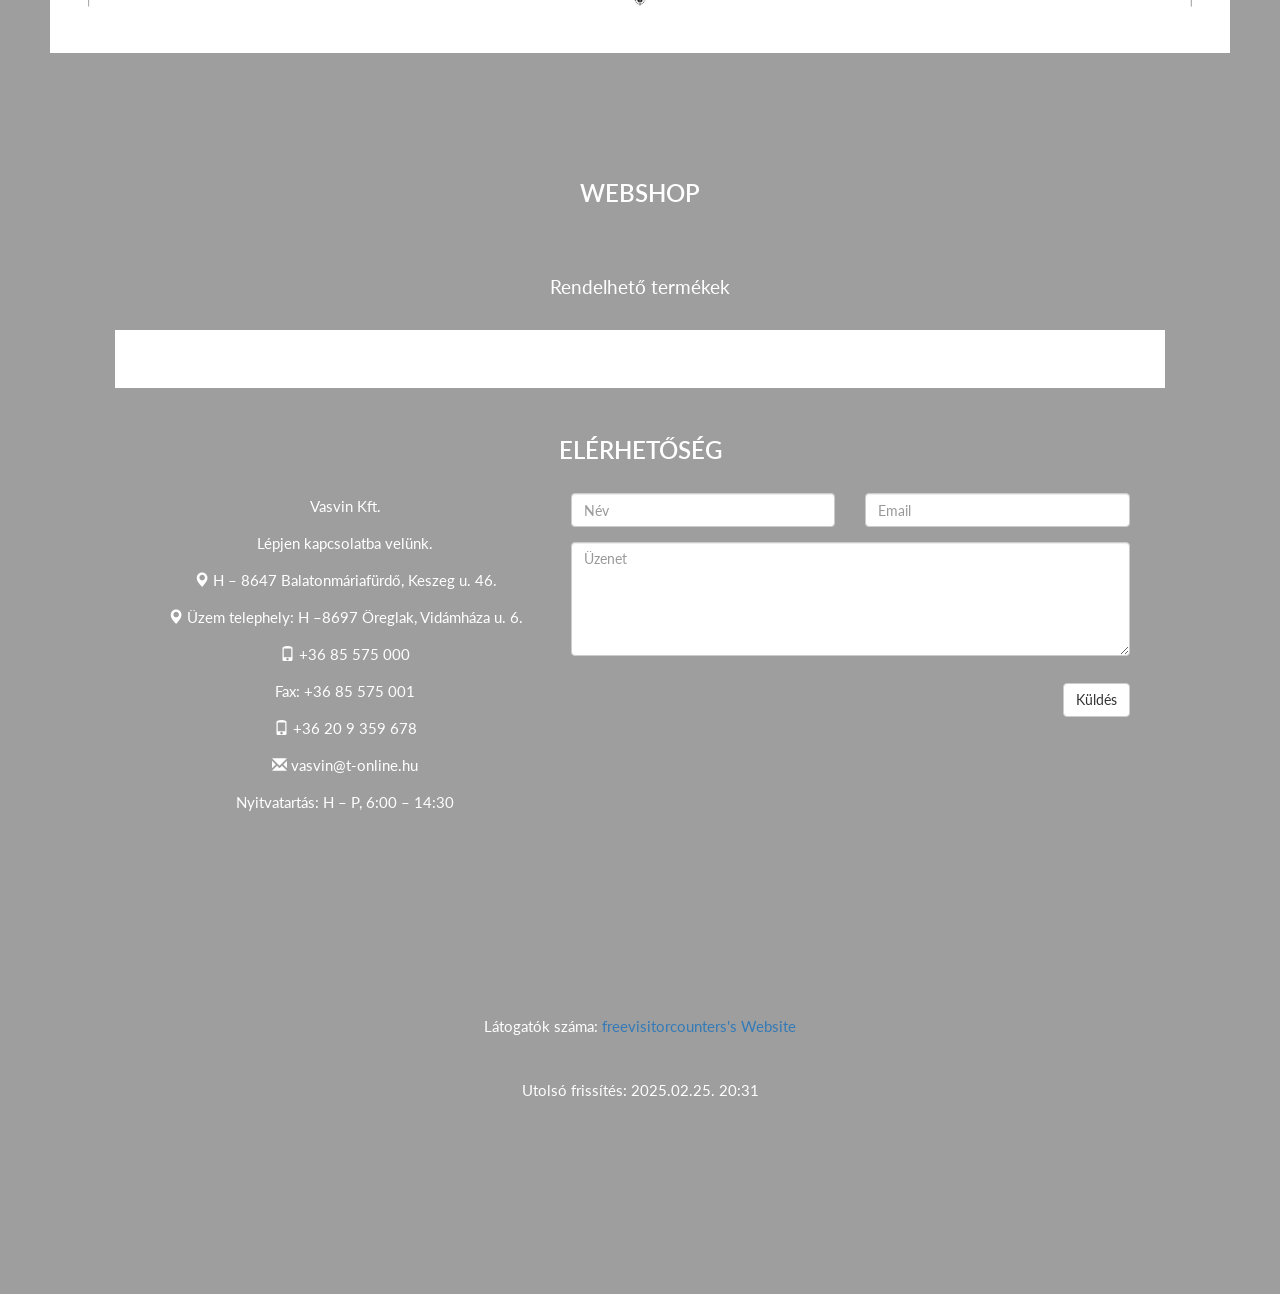
==== commit 41bd7701: "Update index.html" ====
--- a/index.html
+++ b/index.html
@@ -457,7 +457,8 @@
 		-->
       </div>
     </div>
-
+	  
+  <br>
   <h2>SZÉCHÉNYI TERV PLUSZ</h2><br>
 	  <div class="col-sm-12">
       <div class="thumbnail">
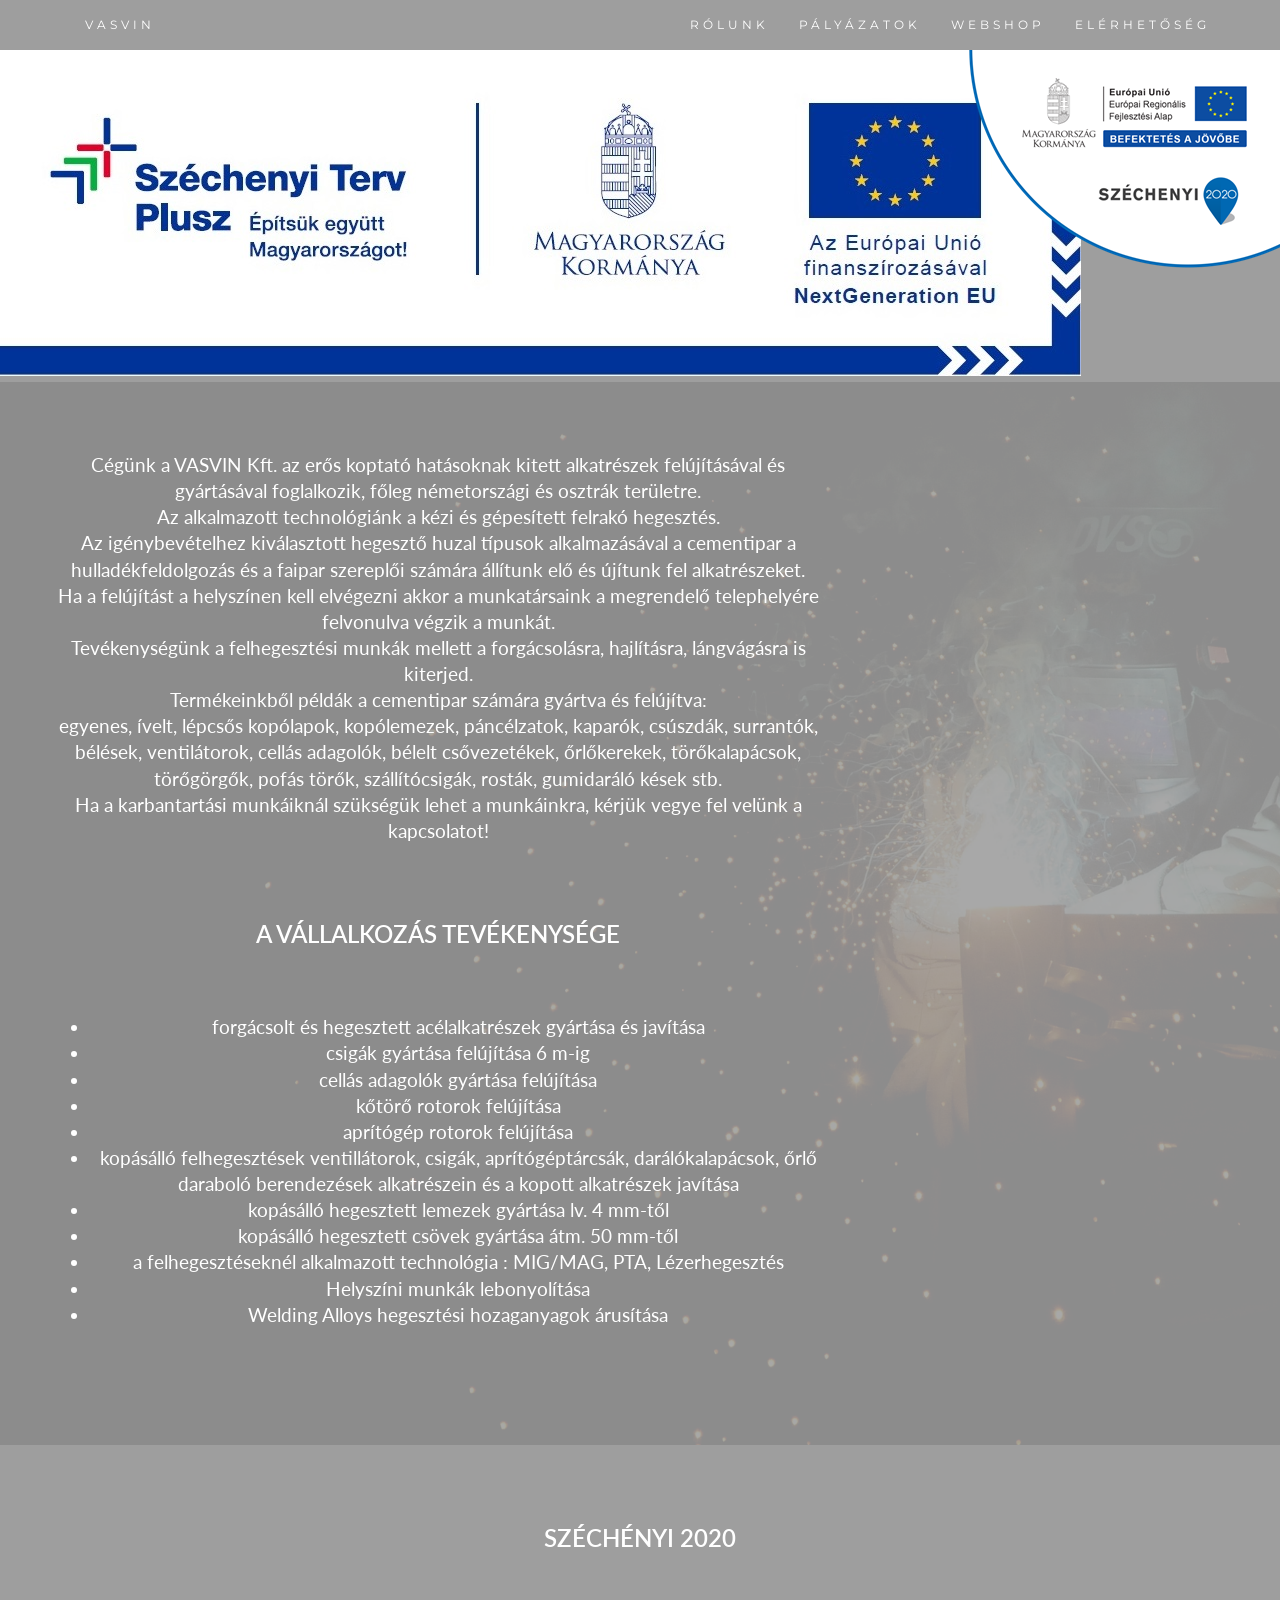
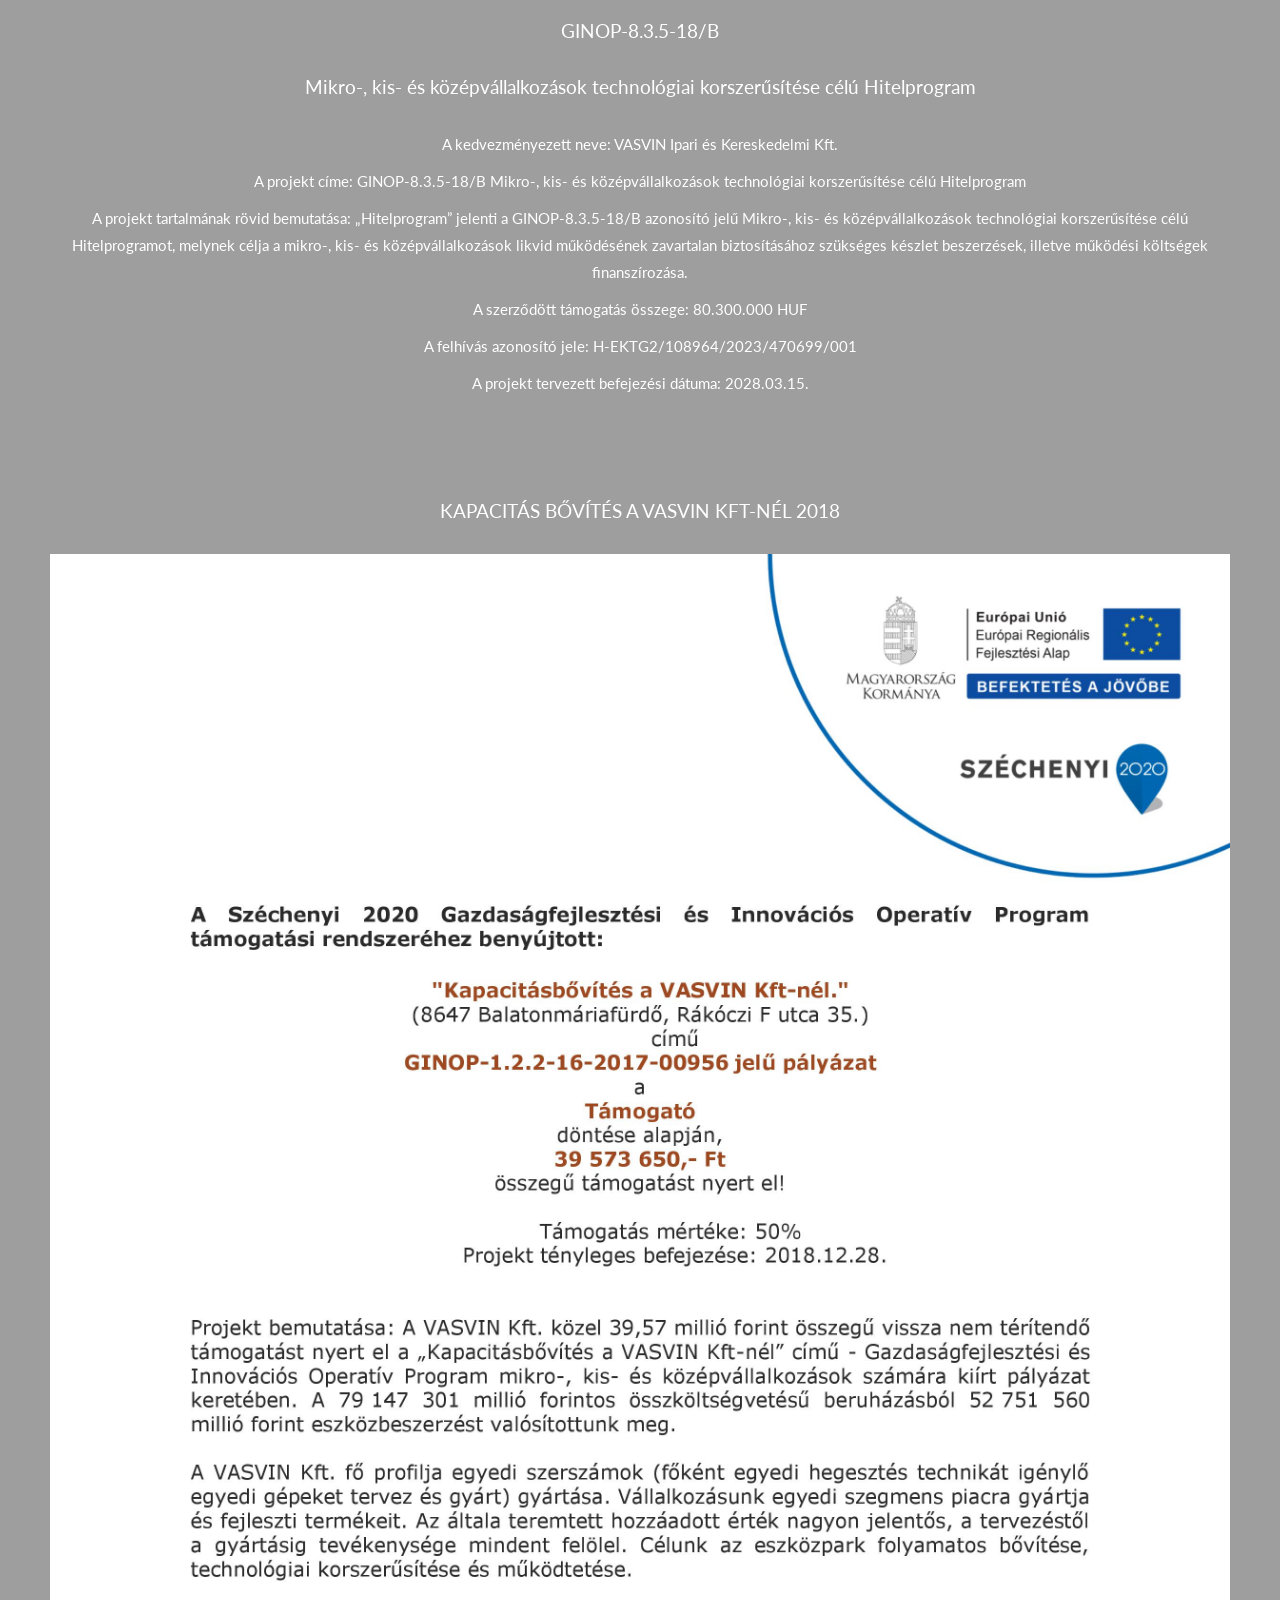
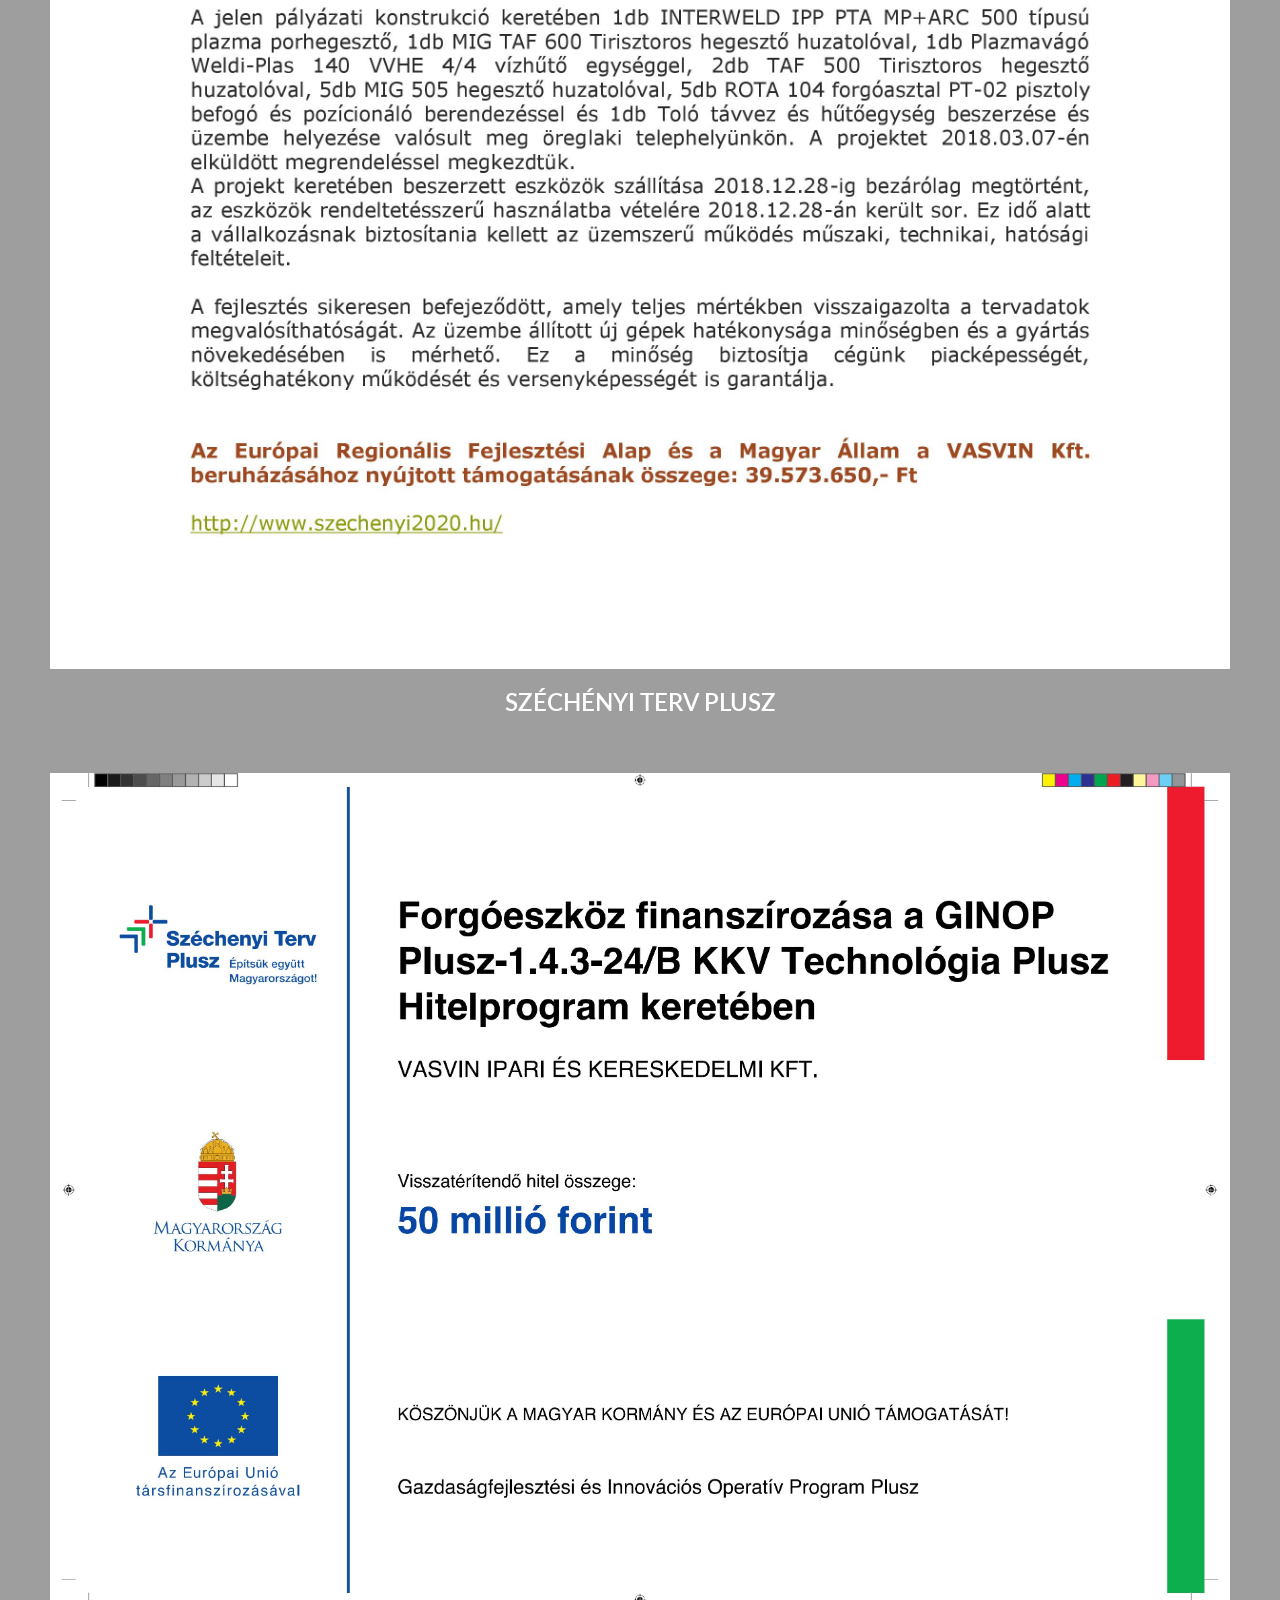
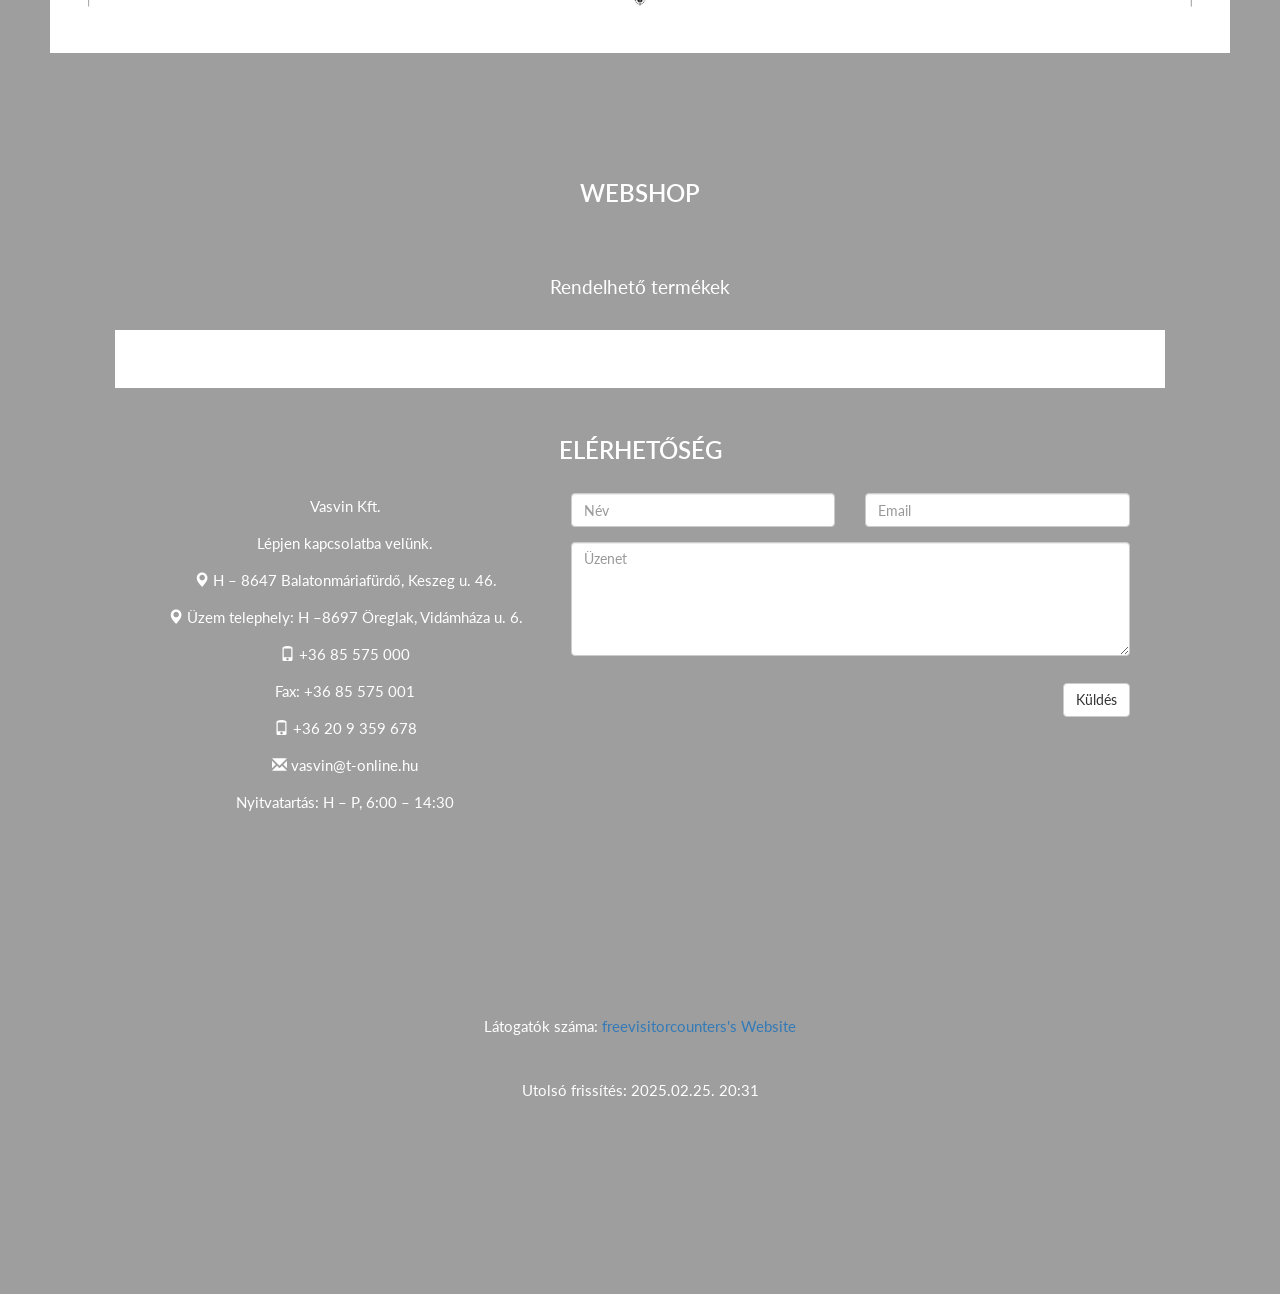
==== commit 5fa7e0d2: "Update index.html szechenyi terv plusz logo" ====
--- a/index.html
+++ b/index.html
@@ -45,6 +45,12 @@
   right: 0px;
   font-size: 18px;
 	}
+.logo_topleft {
+  position: absolute;
+  top: 50px;
+  left: 0px;
+  font-size: 18px;
+	}
   .jumbotron {
     background-color: #9e9e9e;
     color: #ffffff;
@@ -299,6 +305,7 @@
     </div>
   </form>
   -->
+  <a href="#portfolio"><img src="rrf-kedvezmenyezetti-infoblokk-keretes.jpg" class="logo_topleft" data-spy="scroll" data-target=".navbar" data-offset="60"></a>
   <a href="#portfolio"><img src="szechenyi_logo.png" class="logo_topright" data-spy="scroll" data-target=".navbar" data-offset="60"></a>
 </div>
 
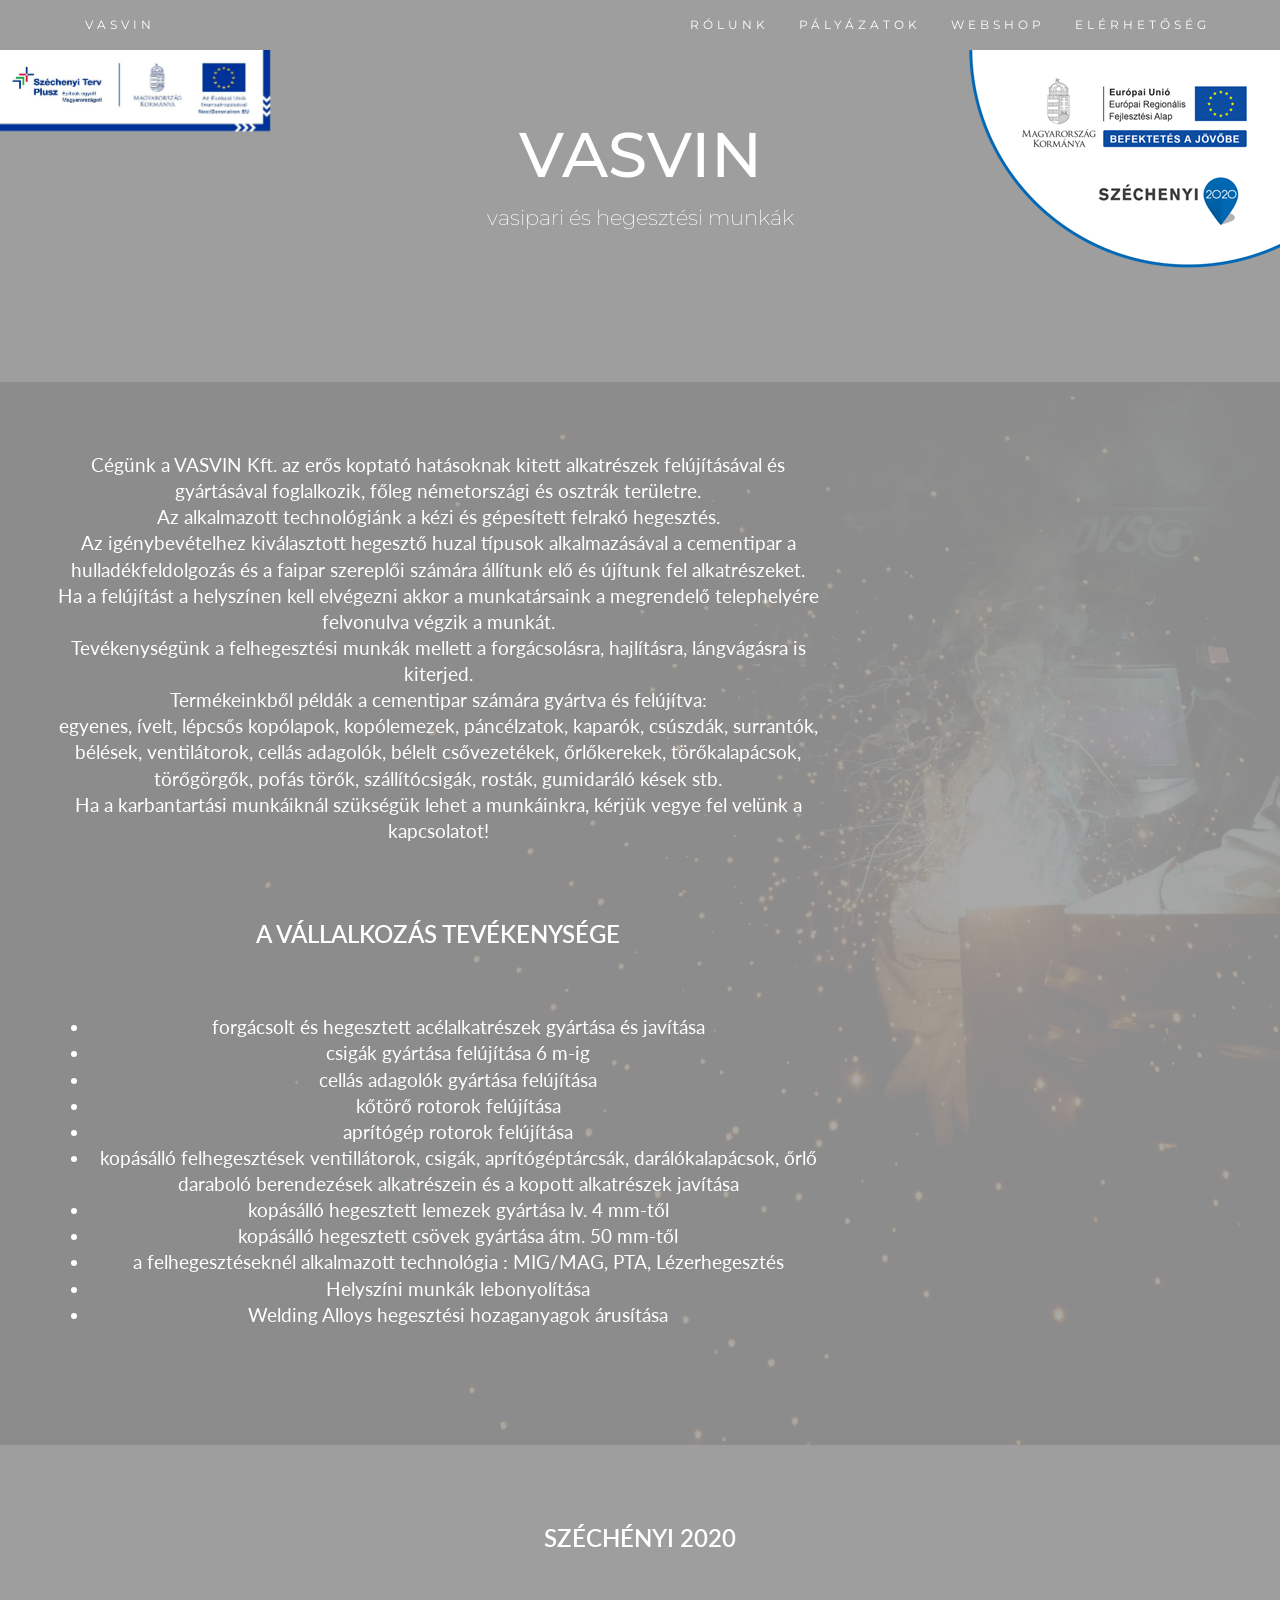
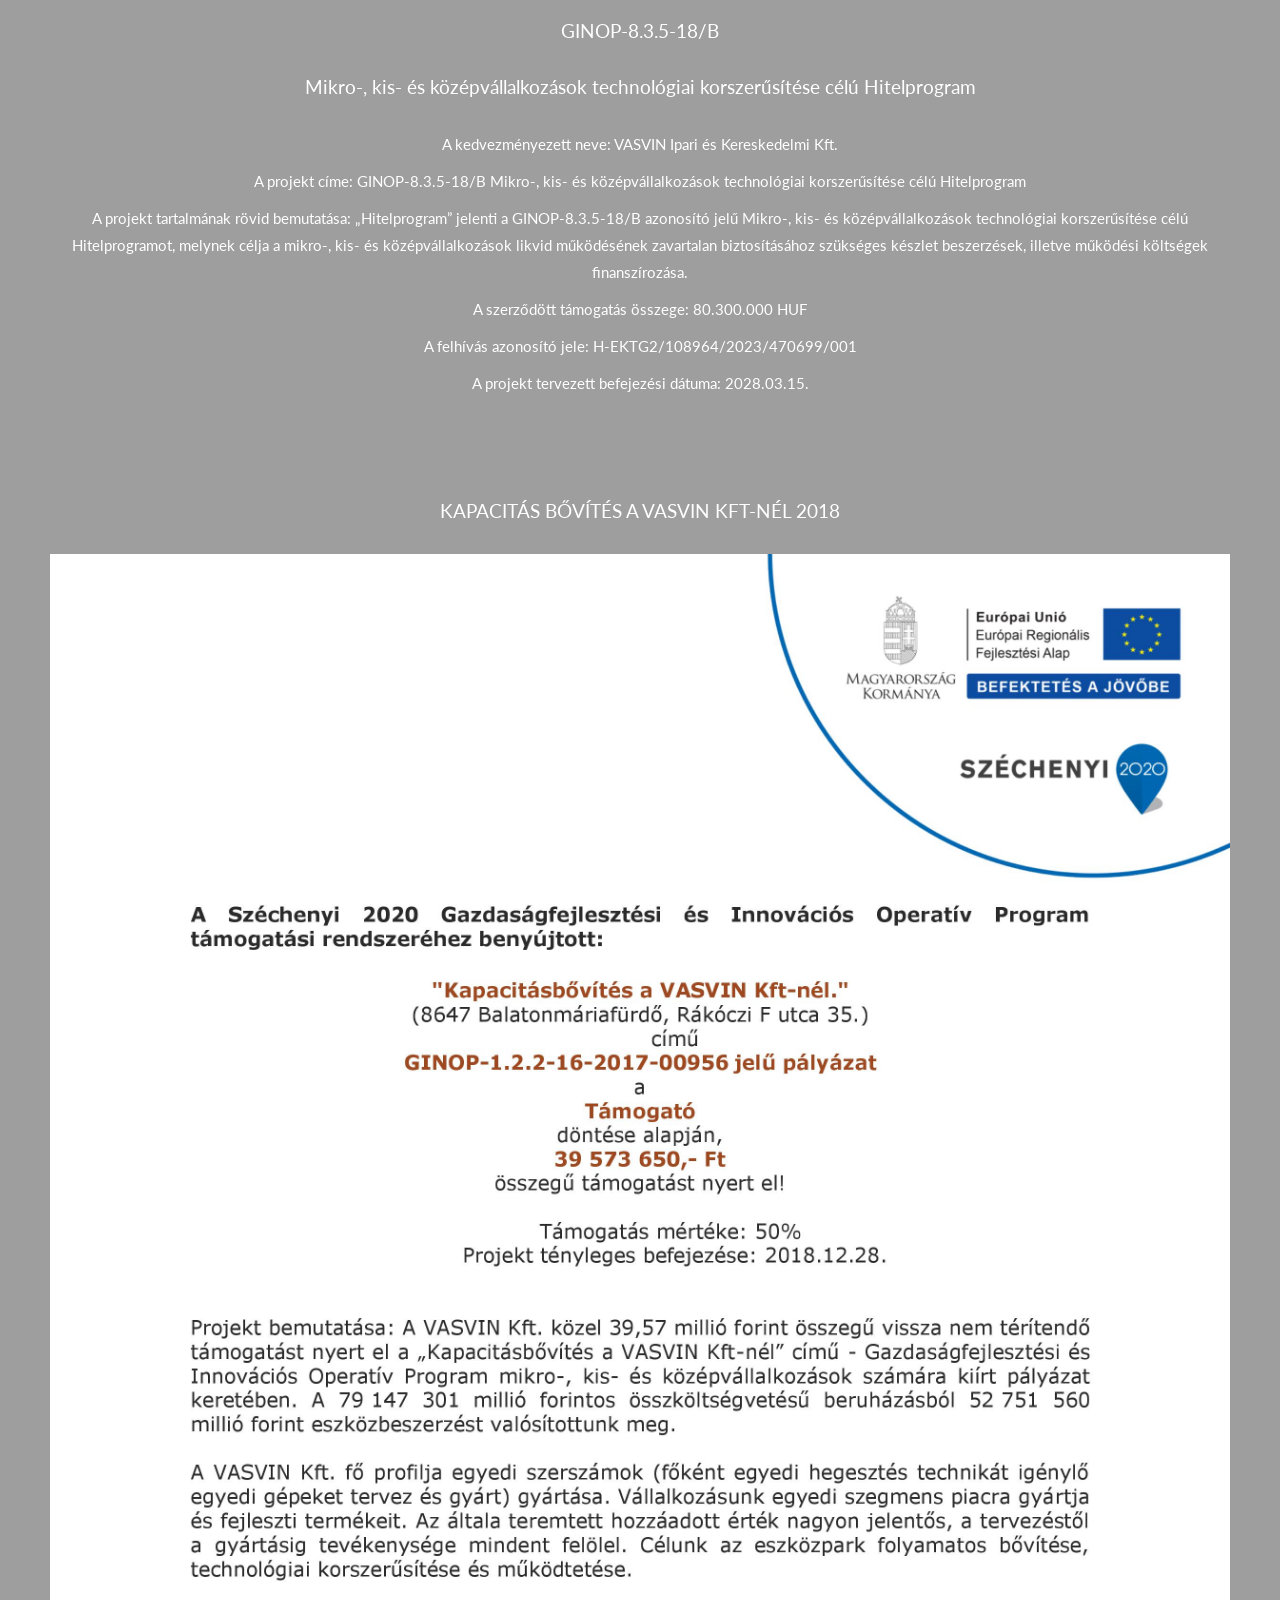
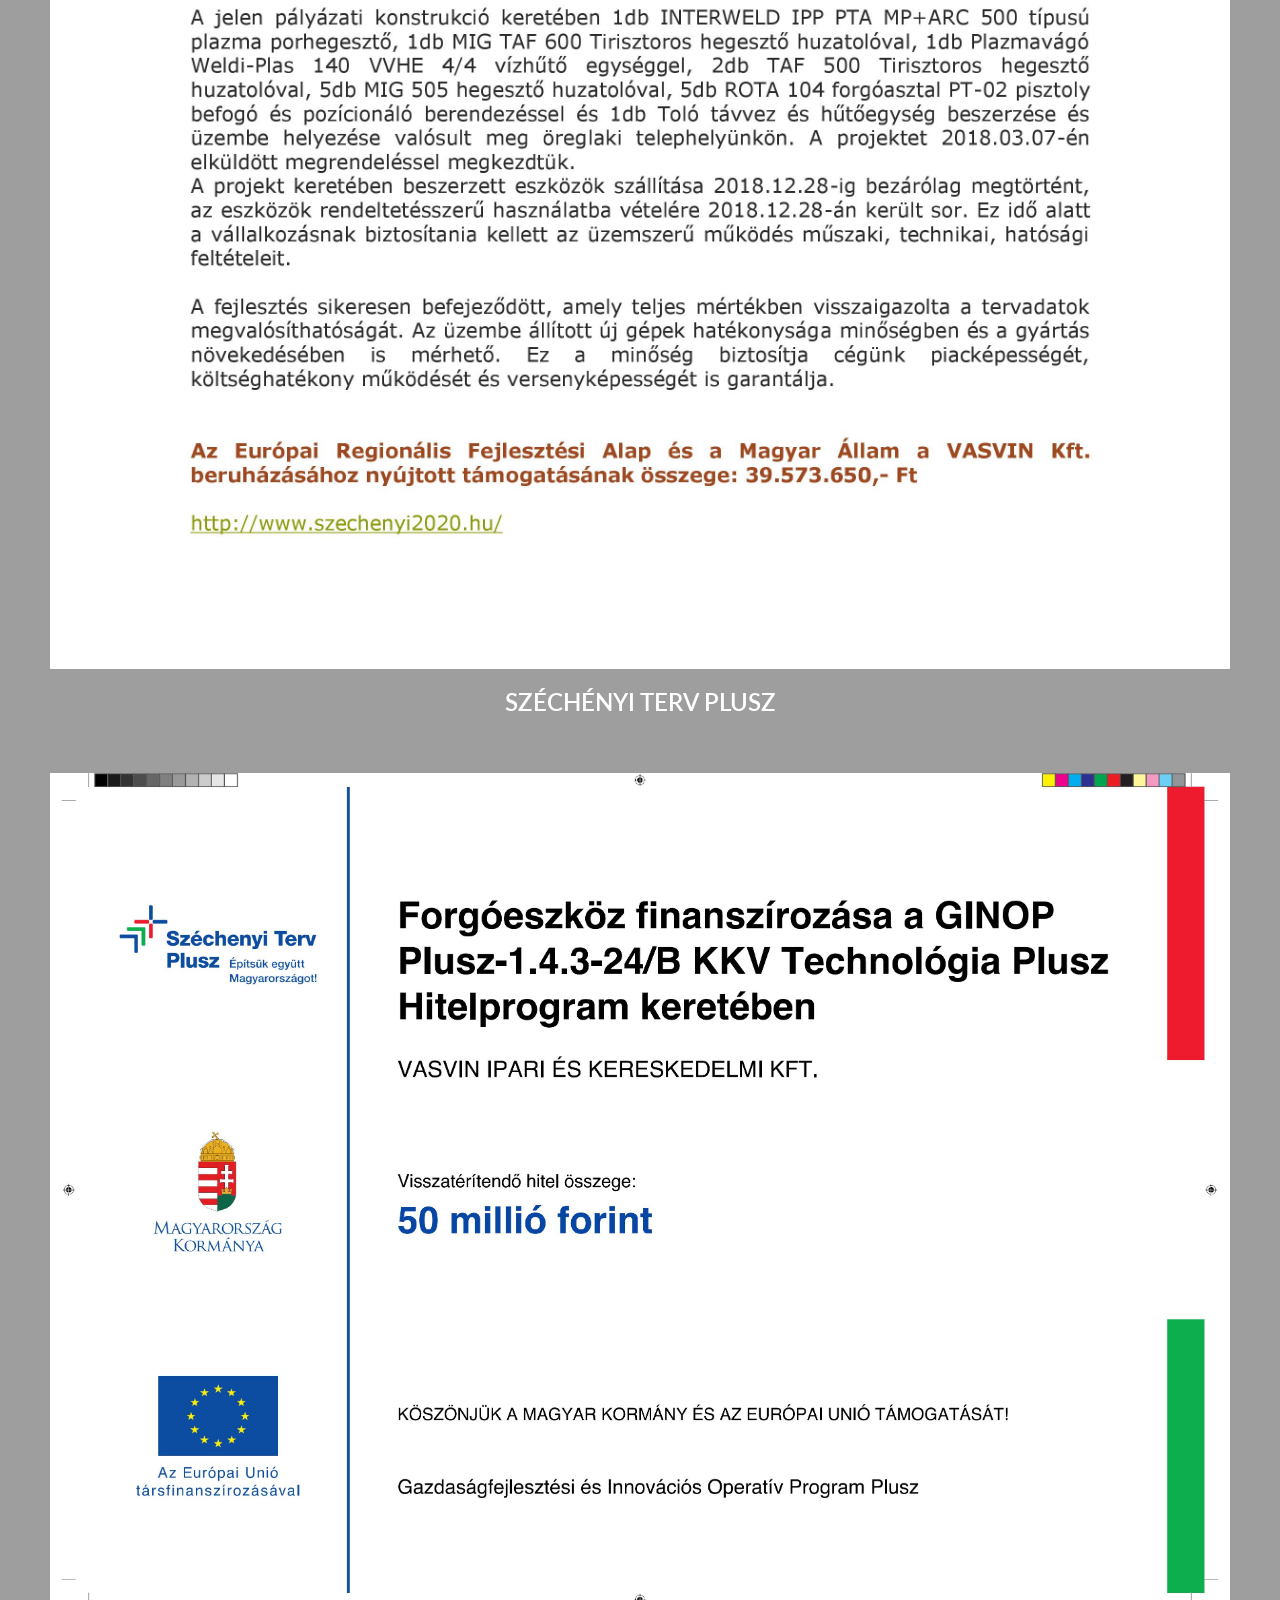
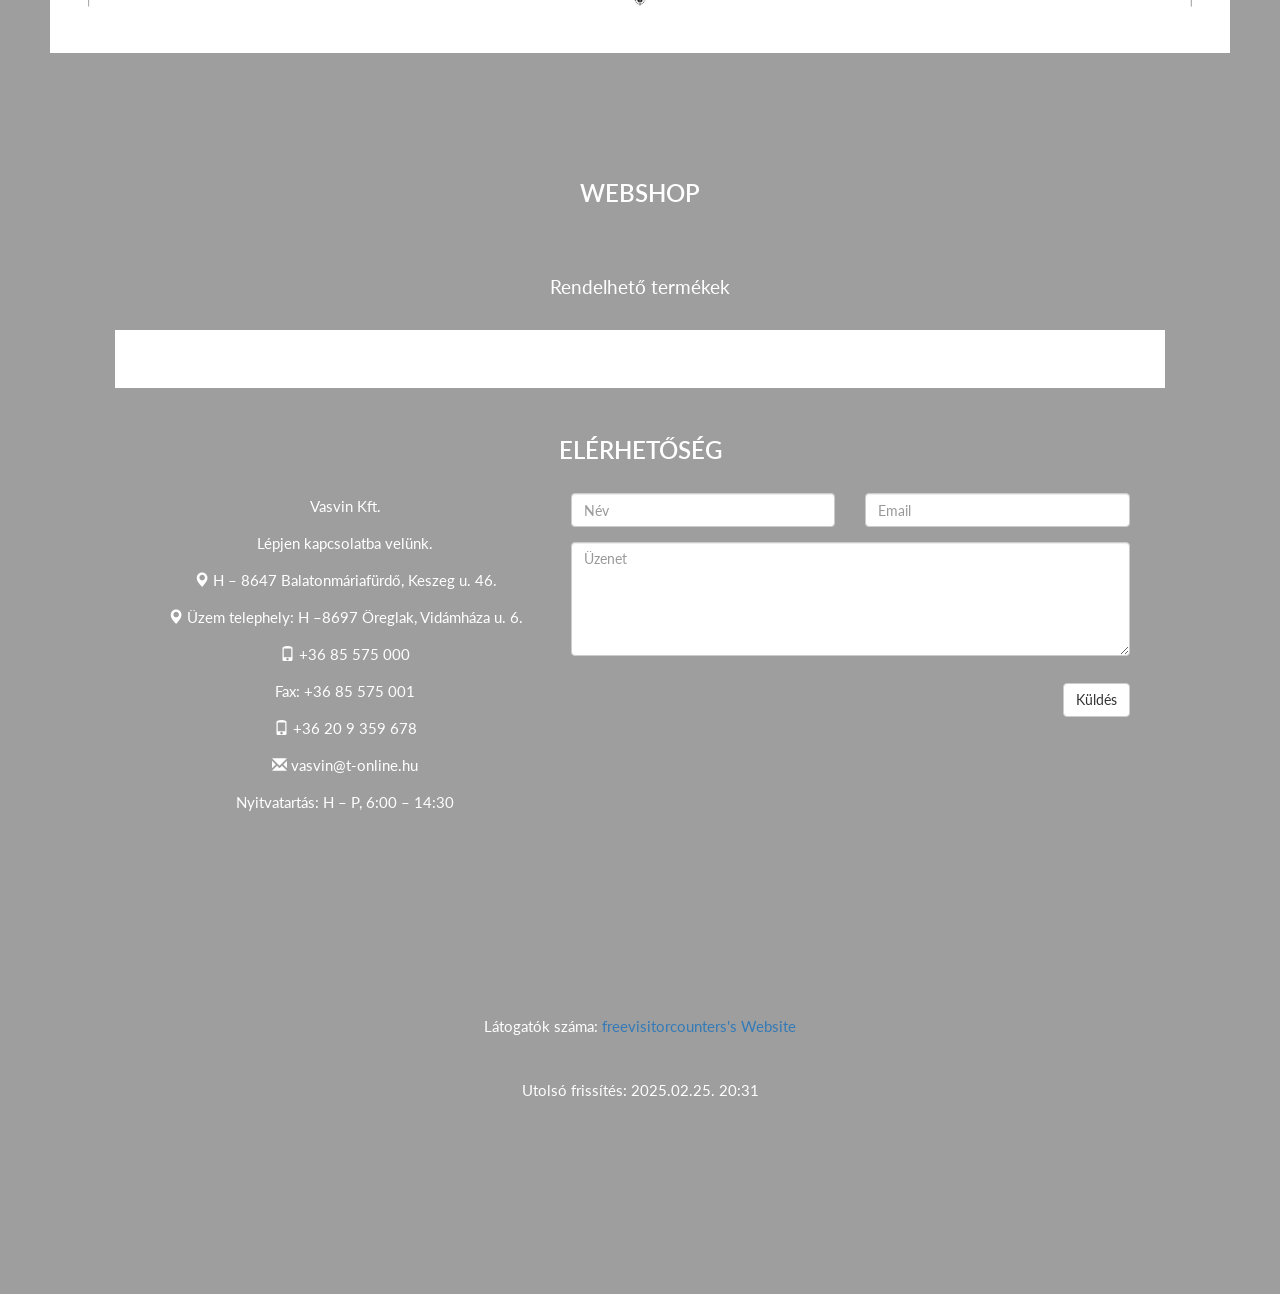
==== commit 4da82581: "Update index.html szechenyi plusz logo 25%" ====
--- a/index.html
+++ b/index.html
@@ -49,8 +49,9 @@
   position: absolute;
   top: 50px;
   left: 0px;
-  font-size: 18px;
-	}
+  transform: scale(0.25);
+  transform-origin: top left;
+}
   .jumbotron {
     background-color: #9e9e9e;
     color: #ffffff;
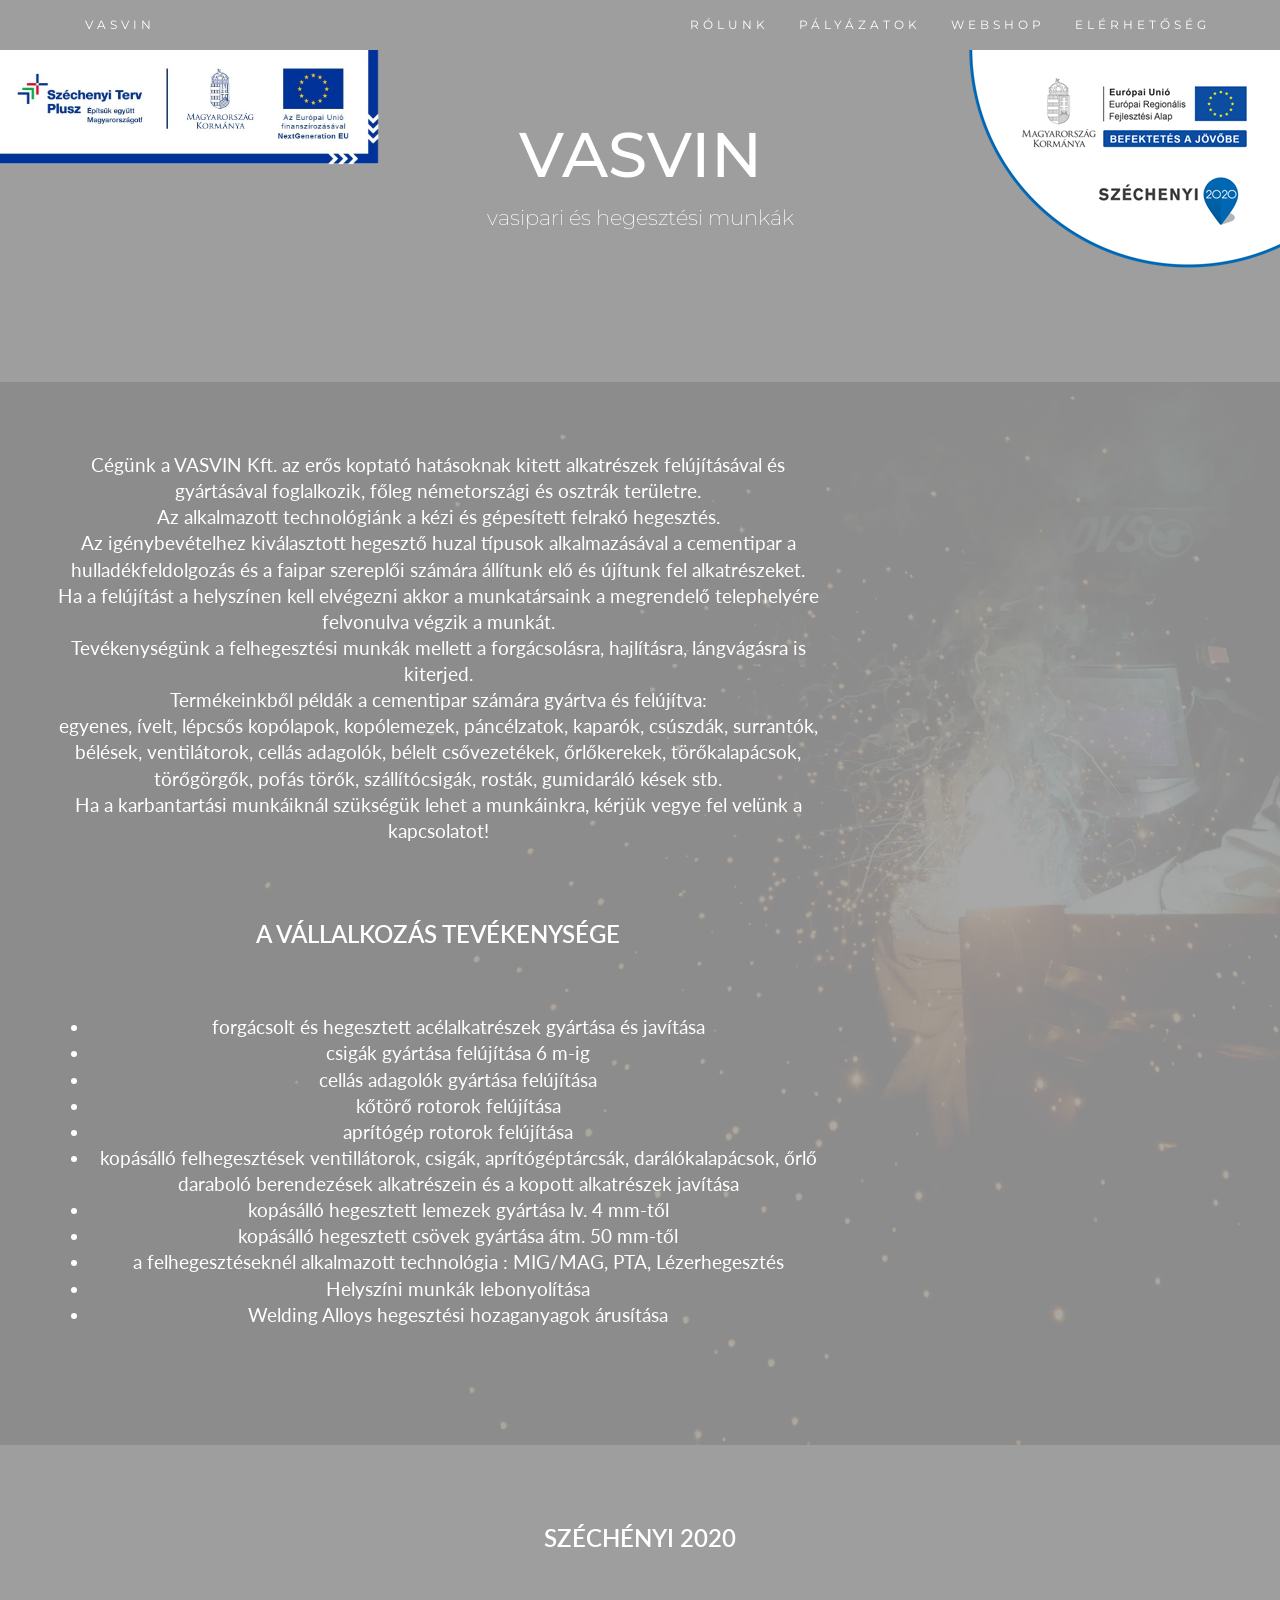
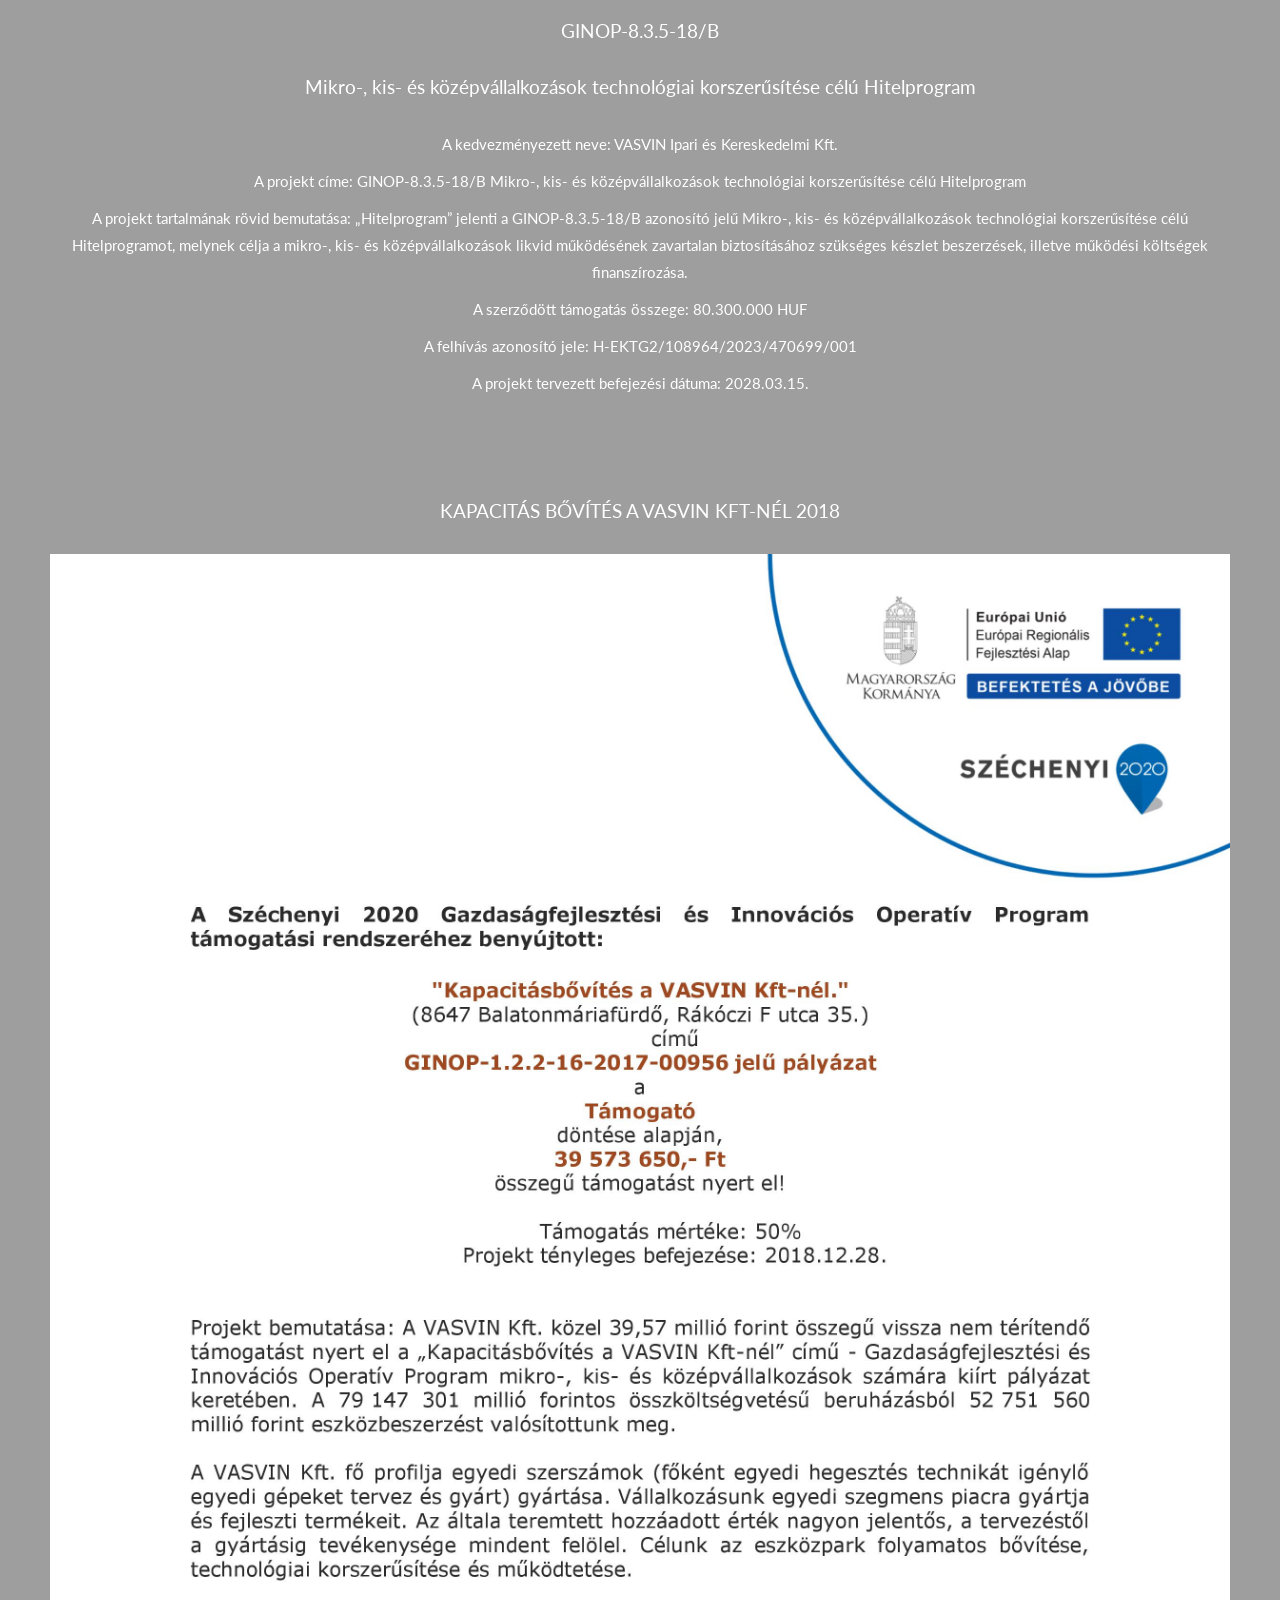
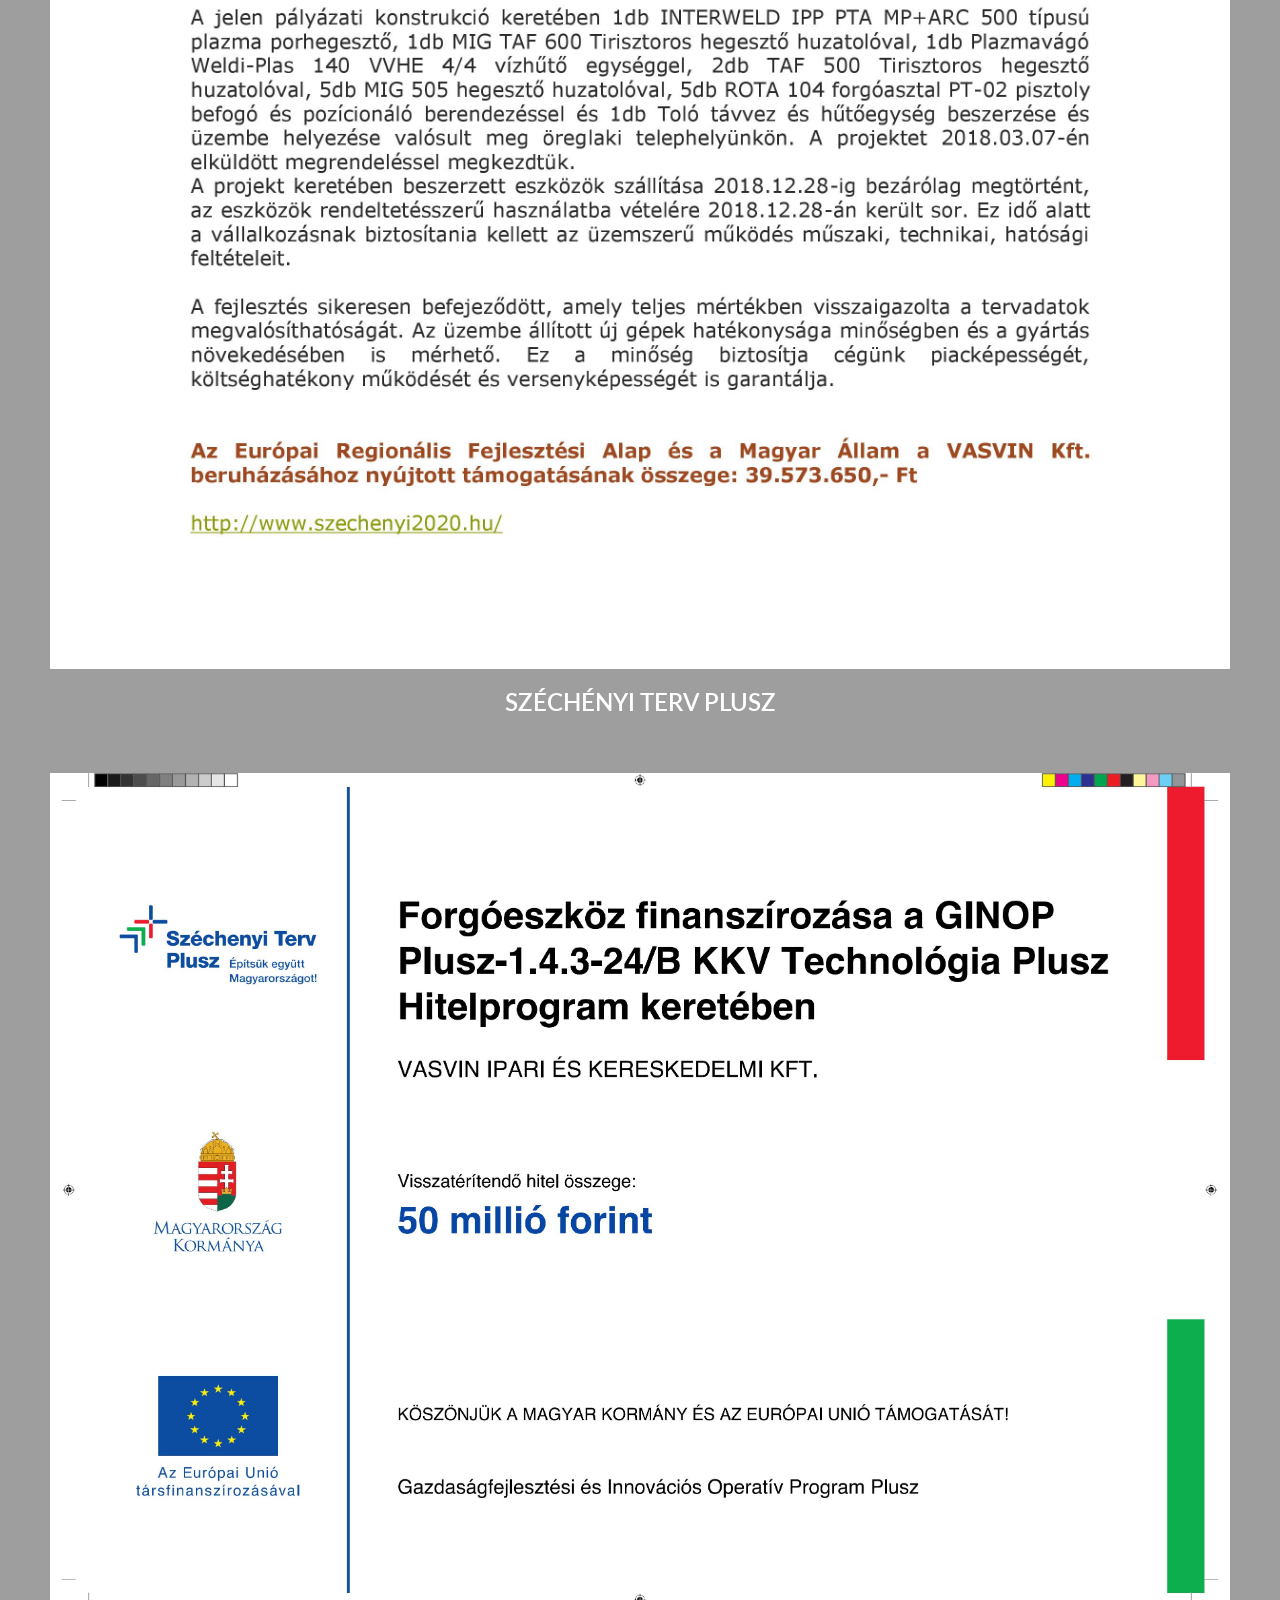
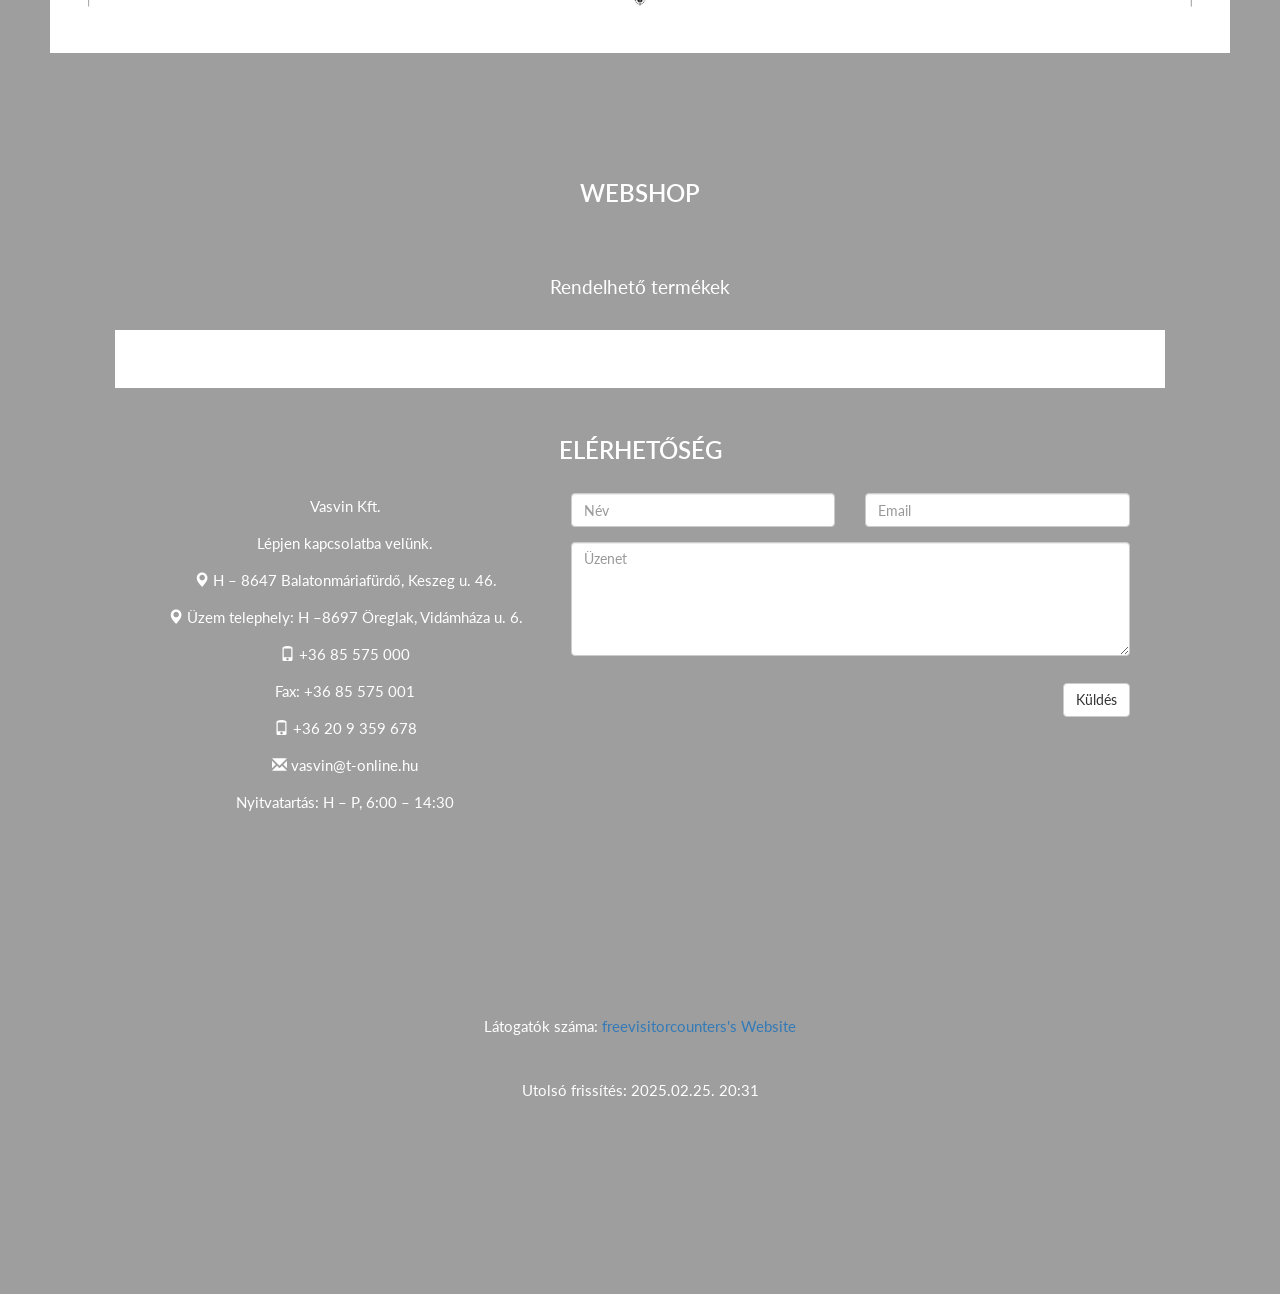
==== commit 9209430c: "Update index.html" ====
--- a/index.html
+++ b/index.html
@@ -49,7 +49,7 @@
   position: absolute;
   top: 50px;
   left: 0px;
-  transform: scale(0.25);
+  transform: scale(0.35);
   transform-origin: top left;
 }
   .jumbotron {
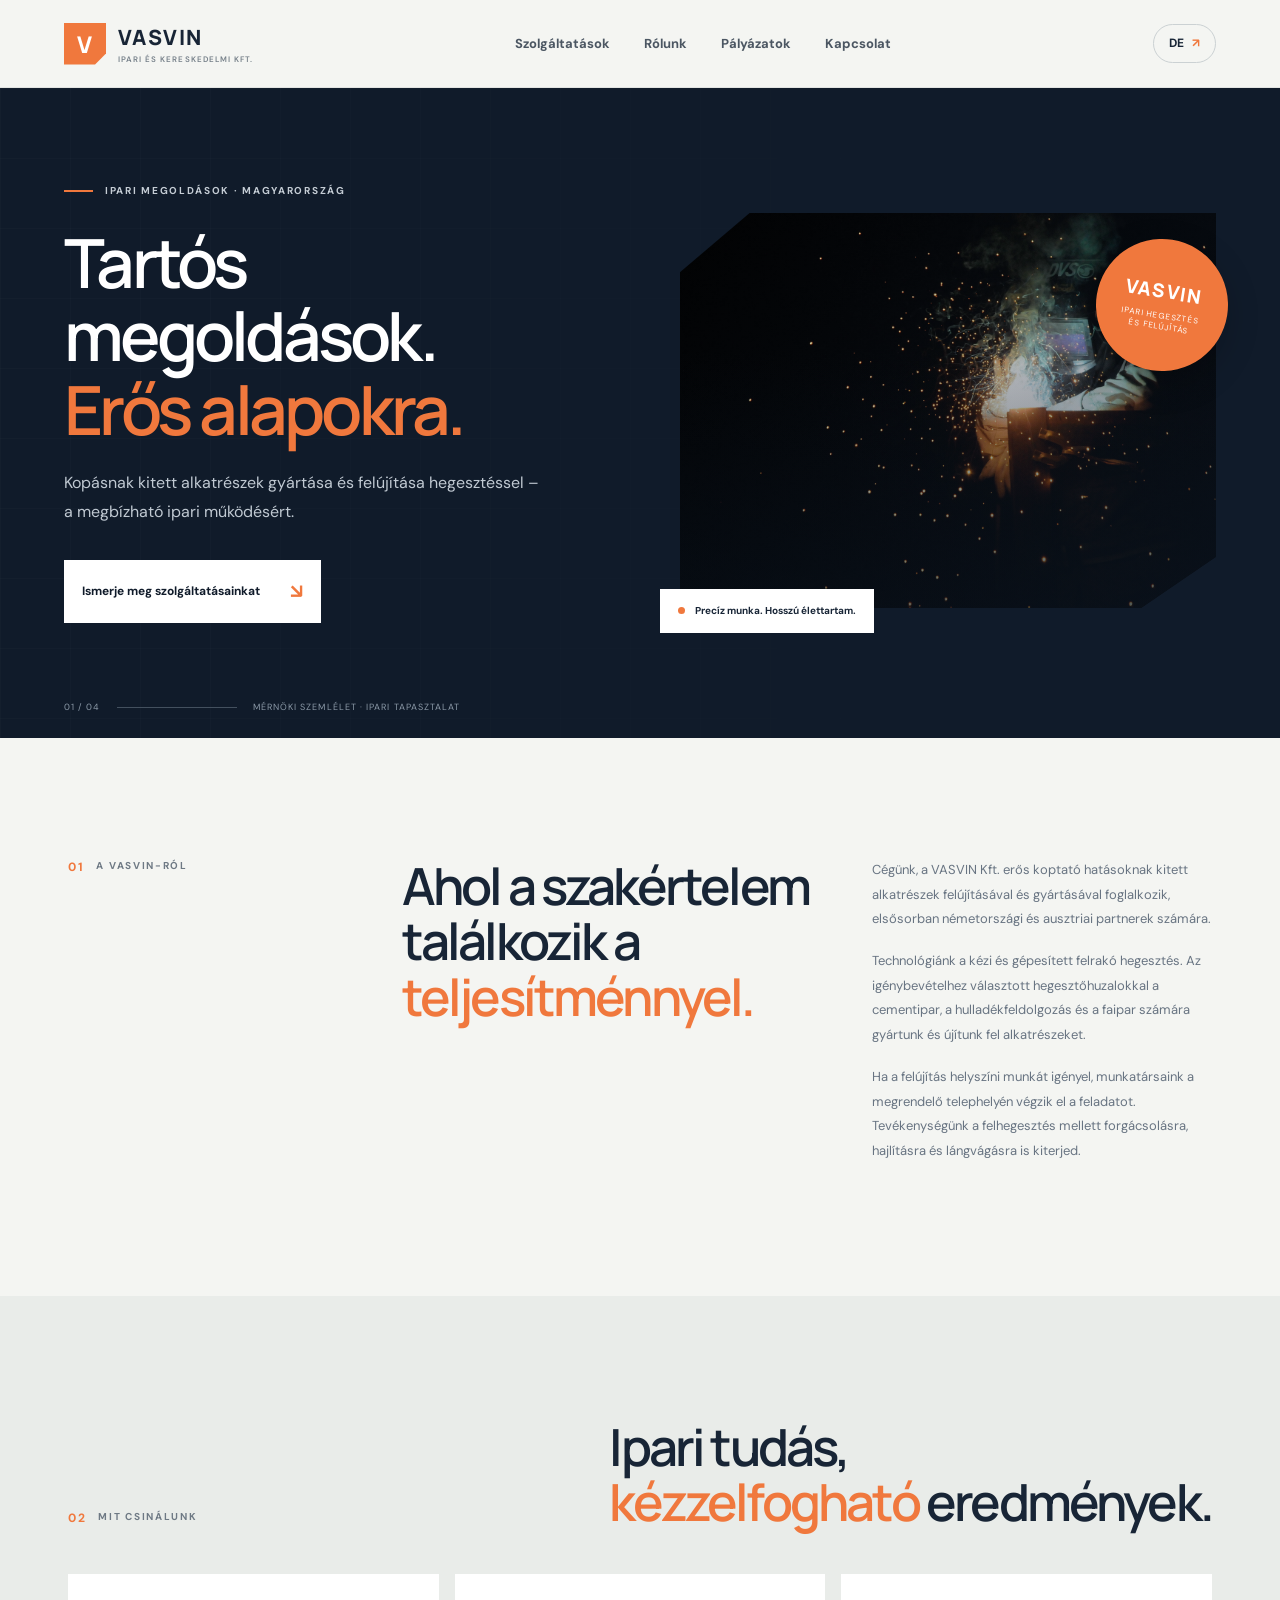
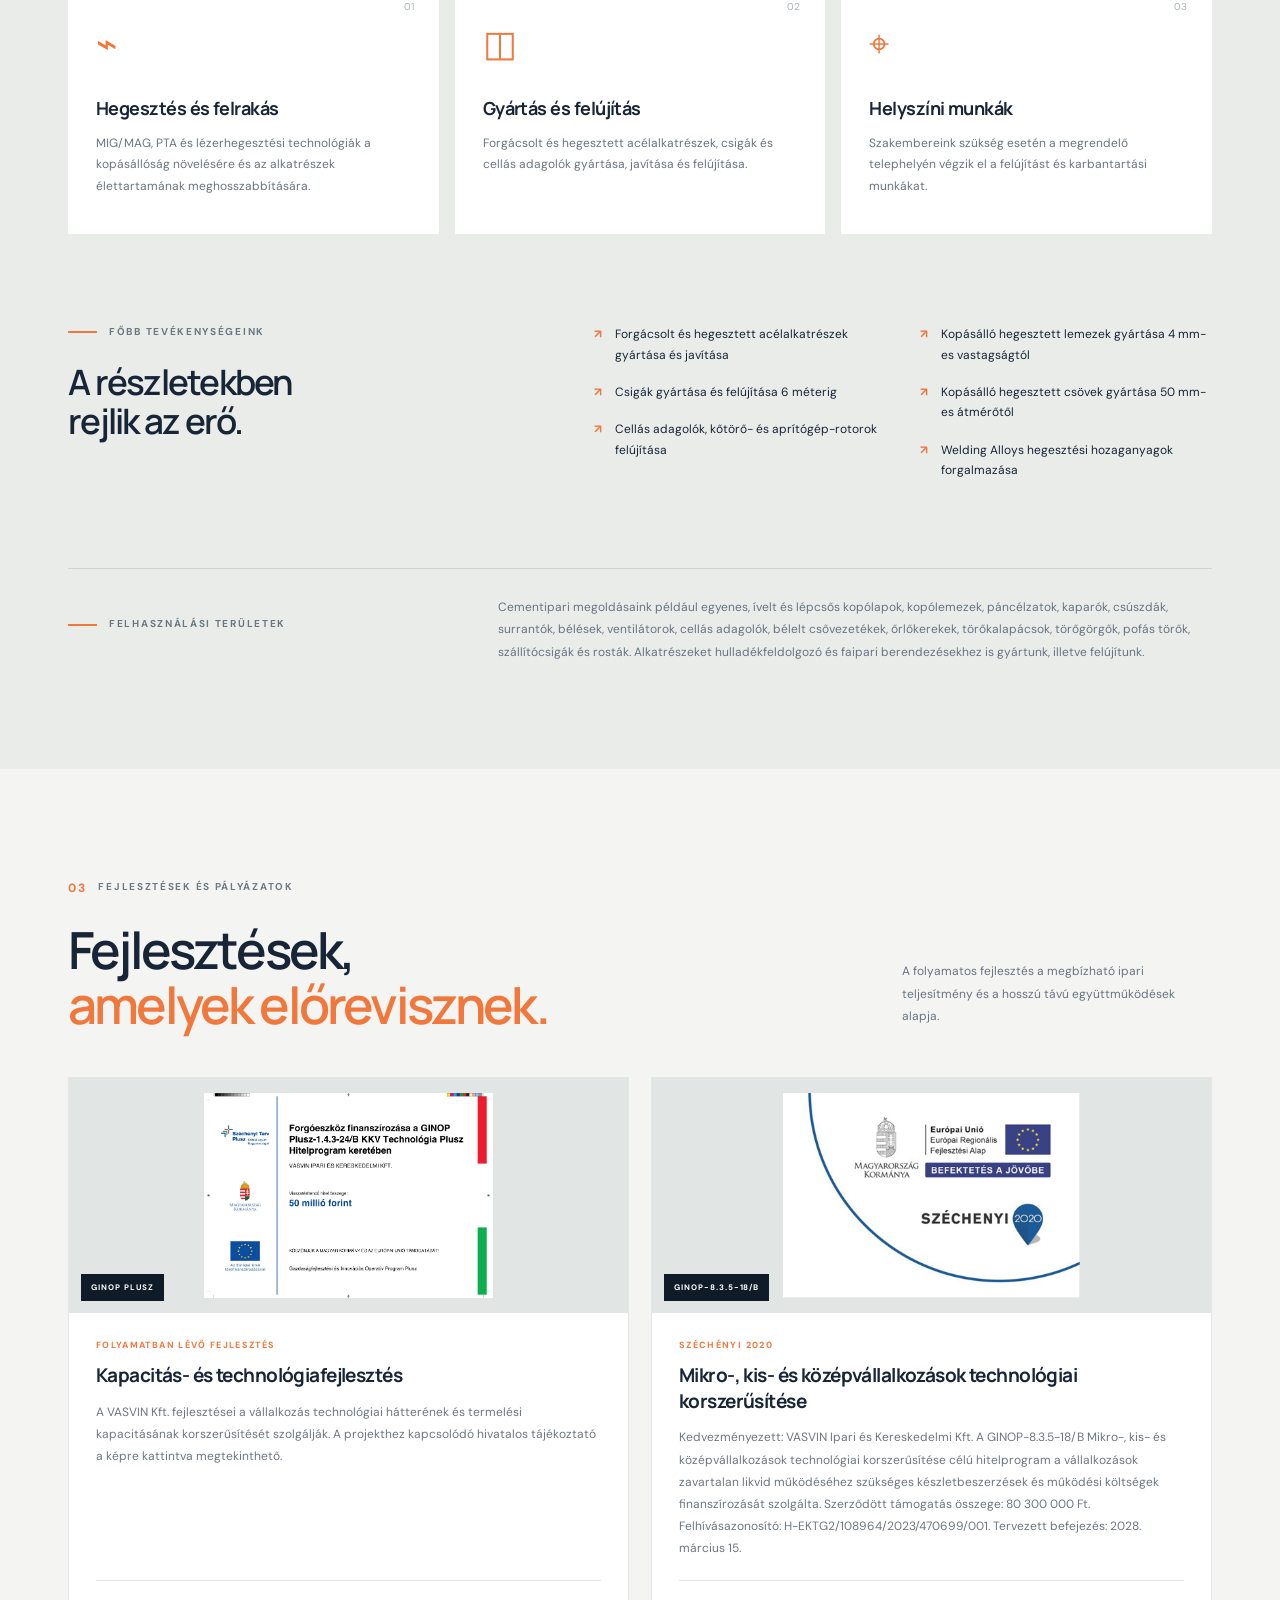
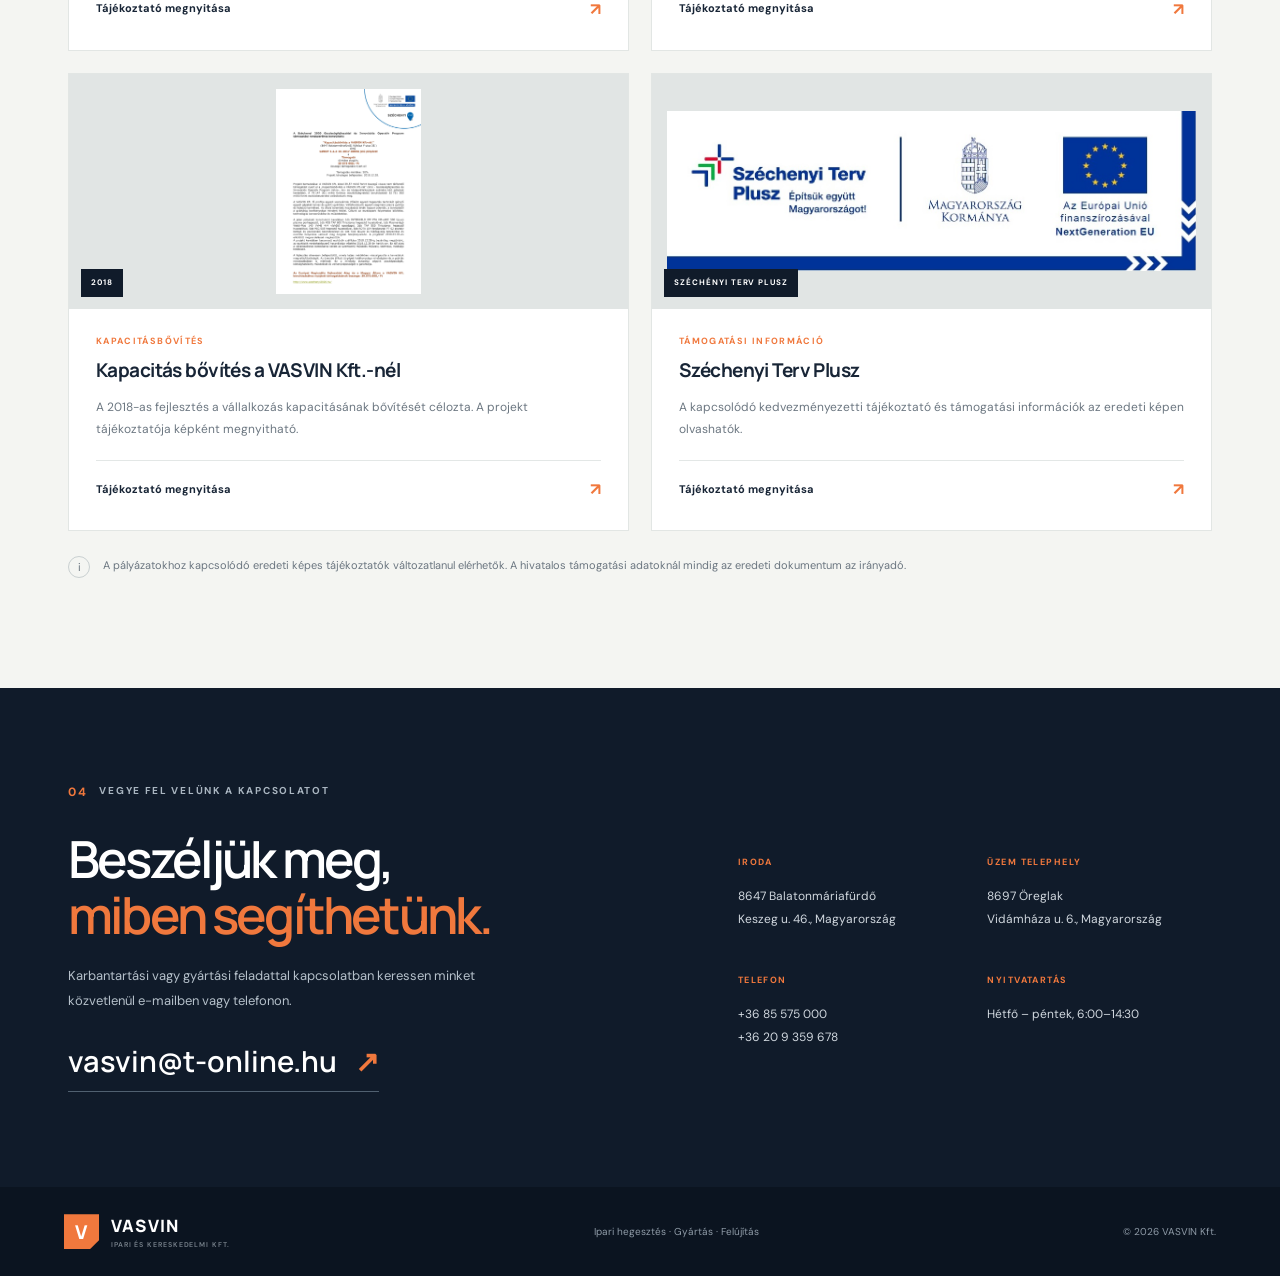
==== commit 656ebebb: "Modernize website UI, add German localization and update grant section" ====
--- a/index.html
+++ b/index.html
@@ -1,840 +1,125 @@
-<!DOCTYPE html>
-<html lang="en">
+<!doctype html>
+<html lang="hu">
 <head>
-  <!-- Theme Made By www.w3schools.com -->
-  <title>VASVIN</title>
   <meta charset="utf-8">
   <meta name="viewport" content="width=device-width, initial-scale=1">
-  <link rel="stylesheet" href="https://maxcdn.bootstrapcdn.com/bootstrap/3.3.7/css/bootstrap.min.css">
-  <link href="https://fonts.googleapis.com/css?family=Montserrat" rel="stylesheet" type="text/css">
-  <link href="https://fonts.googleapis.com/css?family=Lato" rel="stylesheet" type="text/css">
-  <script src="https://ajax.googleapis.com/ajax/libs/jquery/3.3.1/jquery.min.js"></script>
-  <script src="https://maxcdn.bootstrapcdn.com/bootstrap/3.3.7/js/bootstrap.min.js"></script>
-	<!-- a helper script for vaidating the form-->
-<script language="JavaScript" src="scripts/gen_validatorv31.js" type="text/javascript"></script>
-	
-<script src="https://ajax.googleapis.com/ajax/libs/jquery/1.12.4/jquery.min.js"></script>	
-<script src="form.js"></script>	
-  <style>
-  body {
-    font: 400 15px Lato, sans-serif;
-    line-height: 1.8;
-    color: #ffffff;
-	background-color: #9e9e9e;
-  }
-  h2 {
-    font-size: 24px;
-    text-transform: uppercase;
-    color: #ffffff;
-    font-weight: 600;
-    margin-bottom: 30px;
-  }
-  h4 {
-    font-size: 19px;
-    line-height: 1.375em;
-    color: #ffffff;
-    font-weight: 400;
-    margin-bottom: 30px;
-  }
-  .col-sm-12 {
-    text-align: justify;
-  }
-  .logo_topright {
-  position: absolute;
-  top: 50px;
-  right: 0px;
-  font-size: 18px;
-	}
-.logo_topleft {
-  position: absolute;
-  top: 50px;
-  left: 0px;
-  transform: scale(0.35);
-  transform-origin: top left;
-}
-  .jumbotron {
-    background-color: #9e9e9e;
-    color: #ffffff;
-    padding: 100px 25px;
-    font-family: Montserrat, sans-serif;
-  }
-  .container-fluid {
-    padding: 60px 50px;
-  }
-  .bg-grey {
-    background-color: #9e9e9e;
-  }
-  .logo-small {
-    color: #fffff;
-    font-size: 50px;
-  }
-  .logo {
-    color: #ffffff;
-    font-size: 200px;
-  }
-#about {
-    background-image: url("imageedit_4_7801691135.png");
-	
-background-size: cover;
-	color: #ffffff;
+  <meta name="theme-color" content="#101b2a">
+  <meta name="description" content="VASVIN – kopásálló alkatrészek gyártása és felújítása, felrakó hegesztés, forgácsolás és helyszíni munkák.">
+  <title>VASVIN | Ipari hegesztés és kopásálló megoldások</title>
+  <link rel="preconnect" href="https://fonts.googleapis.com">
+  <link rel="preconnect" href="https://fonts.gstatic.com" crossorigin>
+  <link href="https://fonts.googleapis.com/css2?family=DM+Sans:wght@400;500;600;700&family=Manrope:wght@400;500;600;700;800&display=swap" rel="stylesheet">
+  <link rel="stylesheet" href="styles.css">
+  <script src="script.js" defer></script>
+</head>
+<body>
+  <header class="site-header">
+    <a class="brand" href="#top" aria-label="VASVIN – kezdőlap"><span class="brand-mark">V</span><span>VASVIN<small data-hu="IPARI ÉS KERESKEDELMI KFT." data-de="IPARI ÉS KERESKEDELMI KFT.">IPARI ÉS KERESKEDELMI KFT.</small></span></a>
+    <nav class="nav" aria-label="Fő navigáció">
+      <a href="#szolgaltatasok" data-hu="Szolgáltatások" data-de="Leistungen">Szolgáltatások</a>
+      <a href="#rolunk" data-hu="Rólunk" data-de="Über uns">Rólunk</a>
+      <a href="#palyazatok" data-hu="Pályázatok" data-de="Förderprojekte">Pályázatok</a>
+      <a href="#kapcsolat" data-hu="Kapcsolat" data-de="Kontakt">Kapcsolat</a>
+    </nav>
+    <button class="lang-switch" id="langToggle" type="button" aria-label="Sprache wechseln">DE <span>↗</span></button>
+  </header>
 
-  }	  
-  .thumbnail {
-    padding: 0 0 15px 0;
-    border: none;
-    border-radius: 0;
-  }
-  .thumbnail img {
-    width: 100%;
-    height: 100%;
-    margin-bottom: 10px;
-  }
-  .carousel-control.right, .carousel-control.left {
-    background-image: none;
-    color: #9e9e9e;
-  }
-  .carousel-indicators li {
-    border-color: #ffffff;
-  }
-  .carousel-indicators li.active {
-    background-color: #9e9e9e;
-  }
-  .item h4 {
-    font-size: 19px;
-    line-height: 1.375em;
-    font-weight: 400;
-    font-style: italic;
-    margin: 70px 0;
-  }
-  .item span {
-    font-style: normal;
-  }
-  .panel {
-    border: 1px solid #9e9e9e; 
-    border-radius:0 !important;
-    transition: box-shadow 0.5s;
-  }
-  .panel:hover {
-    box-shadow: 5px 0px 40px rgba(0,0,0, .2);
-  }
-  .panel-footer .btn:hover {
-    border: 1px solid #9e9e9e;
-    background-color: #fff !important;
-    color: #ffffff;
-  }
-  .panel-heading {
-    color: #fff !important;
-    background-color: #9e9e9e !important;
-    padding: 25px;
-    border-bottom: 1px solid transparent;
-    border-top-left-radius: 0px;
-    border-top-right-radius: 0px;
-    border-bottom-left-radius: 0px;
-    border-bottom-right-radius: 0px;
-  }
-  .panel-footer {
-    background-color: white !important;
-  }
-  .panel-footer h3 {
-    font-size: 32px;
-  }
-  .panel-footer h4 {
-    color: #aaa;
-    font-size: 14px;
-  }
-  .panel-footer .btn {
-    margin: 15px 0;
-    background-color: #9e9e9e;
-    color: #ffffff;
-  }
-  .navbar {
-    margin-bottom: 0;
-    background-color: #9e9e9e;
-    z-index: 9999;
-    border: 0;
-    font-size: 12px !important;
-    line-height: 1.42857143 !important;
-    letter-spacing: 4px;
-    border-radius: 0;
-    font-family: Montserrat, sans-serif;
-  }
-  .navbar li a, .navbar .navbar-brand {
-    color: #fff !important;
-  }
-  .navbar-nav li a:hover, .navbar-nav li.active a {
-    color: #9e9e9e !important;
-    background-color: #fff !important;
-  }
-  .navbar-default .navbar-toggle {
-    border-color: transparent;
-    color: #fff !important;
-  }
-  footer .glyphicon {
-    font-size: 20px;
-    margin-bottom: 20px;
-    color: #9e9e9e;
-  }
-  .slideanim {visibility:hidden;}
-  .slide {
-    animation-name: slide;
-    -webkit-animation-name: slide;
-    animation-duration: 1s;
-    -webkit-animation-duration: 1s;
-    visibility: visible;
-  }
-	  
+  <main id="top">
+    <section class="hero">
+      <div class="hero-grid"></div>
+      <div class="hero-content">
+        <p class="eyebrow"><span class="eyebrow-line"></span><span data-hu="Ipari megoldások · Magyarország" data-de="Industrielle Lösungen · Ungarn">Ipari megoldások · Magyarország</span></p>
+        <h1 data-hu="Tartós megoldások.<br><em>Erős alapokra.</em>" data-de="Langlebige Lösungen.<br><em>Auf starkem Fundament.</em>">Tartós megoldások.<br><em>Erős alapokra.</em></h1>
+        <p class="hero-lead" data-hu="Kopásnak kitett alkatrészek gyártása és felújítása hegesztéssel – a megbízható ipari működésért." data-de="Herstellung und Instandsetzung verschleißbeanspruchter Bauteile durch Schweißtechnik – für einen zuverlässigen Industriebetrieb.">Kopásnak kitett alkatrészek gyártása és felújítása hegesztéssel – a megbízható ipari működésért.</p>
+        <a class="button button-light" href="#szolgaltatasok"><span data-hu="Ismerje meg szolgáltatásainkat" data-de="Unsere Leistungen entdecken">Ismerje meg szolgáltatásainkat</span><span class="arrow">↘</span></a>
+      </div>
+      <div class="hero-visual" role="img" aria-label="Ipari hegesztés">
+        <div class="hero-photo"></div>
+        <div class="hero-stamp"><span>VASVIN</span><small data-hu="IPARI HEGESZTÉS<br>ÉS FELÚJÍTÁS" data-de="INDUSTRIESCHWEISSEN<br>UND INSTANDSETZUNG">IPARI HEGESZTÉS<br>ÉS FELÚJÍTÁS</small></div>
+        <div class="hero-caption"><span class="caption-dot"></span><span data-hu="Precíz munka. Hosszú élettartam." data-de="Präzise Arbeit. Lange Lebensdauer.">Precíz munka. Hosszú élettartam.</span></div>
+      </div>
+      <div class="hero-bottom"><span>01 / 04</span><span class="bottom-rule"></span><span data-hu="Mérnöki szemlélet · Ipari tapasztalat" data-de="Technisches Know-how · Industrieerfahrung">Mérnöki szemlélet · Ipari tapasztalat</span></div>
+    </section>
 
-	  
-box-sizing: border-box;
-}
-
-*, *:before, *:after {
-  box-sizing: inherit;
-}
-
-.column {
-  float: left;
-  width: 33.3%;
-  margin-bottom: 16px;
-  padding: 0 8px;
-	color: #9e9e9e;
-}
-
-@media screen and (max-width: 650px) {
-  .column {
-    width: 100%;
-    display: block;
-  }
-}
-
-.card {
-  box-shadow: 0 4px 8px 0 rgba(0, 0, 0, 0.2);
-}
-
-.shopcontainer {
-  padding: 0 16px;
-}
-
-.shopcontainer::after, .row::after {
-  content: "";
-  clear: both;
-  display: table;
-}
-
-.title {
-  color: grey;
-	color: #9e9e9e;
-}
-	  
-	  
-	  
-	  
-  @keyframes slide {
-    0% {
-      opacity: 0;
-      transform: translateY(70%);
-    } 
-    100% {
-      opacity: 1;
-      transform: translateY(0%);
-    }
-  }
-  @-webkit-keyframes slide {
-    0% {
-      opacity: 0;
-      -webkit-transform: translateY(70%);
-    } 
-    100% {
-      opacity: 1;
-      -webkit-transform: translateY(0%);
-    }
-  }
-  @media screen and (max-width: 768px) {
-    .col-sm-4 {
-      text-align: center;
-      margin: 25px 0;
-    }
-    .btn-lg {
-      width: 100%;
-      margin-bottom: 35px;
-    }
-  }
-  @media screen and (max-width: 480px) {
-    .logo {
-      font-size: 150px;
-    }
-  }
-  </style>
-</head>
-<body id="myPage" data-spy="scroll" data-target=".navbar" data-offset="60">
-
-<nav class="navbar navbar-default navbar-fixed-top">
-  <div class="container">
-    <div class="navbar-header">
-      <button type="button" class="navbar-toggle" data-toggle="collapse" data-target="#myNavbar">
-        <span class="icon-bar"></span>
-        <span class="icon-bar"></span>
-        <span class="icon-bar"></span>                        
-      </button>
-      <!-- <a class="navbar-brand" href="#myPage">Logo</a>-->
-    </div>
-    <div class="collapse navbar-collapse" id="myNavbar">
-      <ul class="nav navbar-nav navbar-left">
-        <li><a href="#about">VASVIN</a></li>
-      </ul>
-      <ul class="nav navbar-nav navbar-right">
-        <li><a href="#about">RÓLUNK</a></li>
-        <li><a href="#portfolio">PÁLYÁZATOK</a></li>
-		<!--
-        <li><a href="#services"></a></li>
-        <li><a href="#pricing">PRICING</a></li>
-        -->
-	<li><a href="#webshop">WEBSHOP</a></li>
-        <li><a href="#contact">ELÉRHETŐSÉG</a></li>
-      </ul>
-    </div>
-  </div>
-</nav>
-
-<div class="jumbotron text-center">
-  <h1>VASVIN</h1> 
-  <p>vasipari és hegesztési munkák</p> 
-  <!--
-  <form>
-    <div class="input-group">
-      <input type="email" class="form-control" size="50" placeholder="Email Address" required>
-    </div>
-  </form>
-  -->
-  <a href="#portfolio"><img src="rrf-kedvezmenyezetti-infoblokk-keretes.jpg" class="logo_topleft" data-spy="scroll" data-target=".navbar" data-offset="60"></a>
-  <a href="#portfolio"><img src="szechenyi_logo.png" class="logo_topright" data-spy="scroll" data-target=".navbar" data-offset="60"></a>
-</div>
-
-<!-- Container (About Section) -->
-<div id="about" class="container-fluid">
-  <div class="row">
-    <div class="col-sm-8 text-center"> 
-	<div class="text-center">
-		<h4>
-		      Cégünk a VASVIN Kft. az erős koptató hatásoknak kitett alkatrészek felújításával és gyártásával foglalkozik, főleg németországi és osztrák területre.<br>
-		      Az alkalmazott technológiánk  a kézi és gépesített felrakó hegesztés.<br>
-		      Az igénybevételhez kiválasztott hegesztő huzal típusok alkalmazásával  a cementipar a hulladékfeldolgozás és a faipar szereplői számára állítunk elő és újítunk fel alkatrészeket.<br>
-		      Ha a felújítást a helyszínen kell elvégezni akkor a munkatársaink a megrendelő telephelyére felvonulva végzik a munkát.<br>
-		      Tevékenységünk a felhegesztési munkák mellett a forgácsolásra, hajlításra, lángvágásra is kiterjed.<br>
-		      Termékeinkből példák a  cementipar számára gyártva és felújítva:<br>
-		      egyenes, ívelt, lépcsős kopólapok, kopólemezek, páncélzatok, kaparók, csúszdák, surrantók, bélések, ventilátorok, cellás adagolók, bélelt csővezetékek, őrlőkerekek, törőkalapácsok, törőgörgők, pofás törők, szállítócsigák, rosták, gumidaráló kések stb.<br>
-		      Ha a karbantartási munkáiknál szükségük lehet a munkáinkra, kérjük vegye fel velünk a kapcsolatot!<br>
-	       </h4><br>
-	</div>
-      <h2>A vállalkozás tevékenysége</h2><br>
-      <h4>
-          <ul>
-              <li>forgácsolt és hegesztett acélalkatrészek gyártása és javítása</li>
-              <li>csigák gyártása felújítása 6 m-ig</li>
-              <li>cellás adagolók gyártása felújítása</li>
-              <li>kőtörő rotorok felújítása</li>
-              <li>aprítógép rotorok felújítása</li>
-              <li>kopásálló felhegesztések ventillátorok,  csigák, aprítógéptárcsák,  darálókalapácsok, őrlő daraboló berendezések alkatrészein és a kopott alkatrészek javítása</li>
-              <li>kopásálló hegesztett lemezek gyártása  lv. 4 mm-től</li>
-              <li>kopásálló hegesztett csövek  gyártása   átm. 50 mm-től</li>
-              <li>a felhegesztéseknél alkalmazott technológia : MIG/MAG, PTA, Lézerhegesztés</li>
-	      <li>Helyszíni munkák lebonyolítása</li>
-	      <li>Welding Alloys hegesztési hozaganyagok árusítása</li>
-            </ul>  
-      </h4><br>
-      <!-- <br><button class="btn btn-default btn-lg">Get in Touch</button> -->
-    </div>
-	  <!-- 
-    <div class="col-sm-4">
-      <span class="glyphicon glyphicon-signal logo"></span>
-    </div>
- -->
-  </div>
-</div>
-
-<!--
-<div class="container-fluid bg-grey">
-  <div class="
-
-
-
-
-
-
-
-
-
-
-
-
-">
-    <div class="col-sm-4">
-      <span class="glyphicon glyphicon-globe logo slideanim"></span>
-    </div>
-    <div class="col-sm-8">
-      <h2>Our Values</h2><br>
-      <h4><strong>MISSION:</strong> Our mission lorem ipsum dolor sit amet, consectetur adipiscing elit, sed do eiusmod tempor incididunt ut labore et dolore magna aliqua. Ut enim ad minim veniam, quis nostrud exercitation ullamco laboris nisi ut aliquip ex ea commodo consequat.</h4><br>
-      <p><strong>VISION:</strong> Our vision Lorem ipsum dolor sit amet, consectetur adipiscing elit, sed do eiusmod tempor incididunt ut labore et dolore magna aliqua. Ut enim ad minim veniam, quis nostrud exercitation ullamco laboris nisi ut aliquip ex ea commodo consequat.
-      Lorem ipsum dolor sit amet, consectetur adipiscing elit, sed do eiusmod tempor incididunt ut labore et dolore magna aliqua. Ut enim ad minim veniam, quis nostrud exercitation ullamco laboris nisi ut aliquip ex ea commodo consequat.</p>
-    </div>
-  </div>
-</div>
--->
-
-<!-- Container (Services Section) -->
-<!--
-<div id="services" class="container-fluid text-center">
-  <h2>SERVICES</h2>
-  <h4>What we offer</h4>
-  <br>
-  <div class="row slideanim">
-    <div class="col-sm-4">
-      <span class="glyphicon glyphicon-off logo-small"></span>
-      <h4>POWER</h4>
-      <p>Lorem ipsum dolor sit amet..</p>
-    </div>
-    <div class="col-sm-4">
-      <span class="glyphicon glyphicon-heart logo-small"></span>
-      <h4>LOVE</h4>
-      <p>Lorem ipsum dolor sit amet..</p>
-    </div>
-    <div class="col-sm-4">
-      <span class="glyphicon glyphicon-lock logo-small"></span>
-      <h4>JOB DONE</h4>
-      <p>Lorem ipsum dolor sit amet..</p>
-    </div>
-  </div>
-  <br><br>
-  <div class="row slideanim">
-    <div class="col-sm-4">
-      <span class="glyphicon glyphicon-leaf logo-small"></span>
-      <h4>GREEN</h4>
-      <p>Lorem ipsum dolor sit amet..</p>
-    </div>
-    <div class="col-sm-4">
-      <span class="glyphicon glyphicon-certificate logo-small"></span>
-      <h4>CERTIFIED</h4>
-      <p>Lorem ipsum dolor sit amet..</p>
-    </div>
-    <div class="col-sm-4">
-      <span class="glyphicon glyphicon-wrench logo-small"></span>
-      <h4 style="color:#303030;">HARD WORK</h4>
-      <p>Lorem ipsum dolor sit amet..</p>
-    </div>
-  </div>
-</div>
- -->
-
-<!-- Container (Portfolio Section) -->
-
-<div id="portfolio" class="container-fluid text-center bg-grey slideanim">
-  <h2>SZÉCHÉNYI 2020</h2><br>
-  <h4>GINOP-8.3.5-18/B</h4>
-  <h4>Mikro-, kis- és középvállalkozások technológiai korszerűsítése célú Hitelprogram</h4>
-  <p>A kedvezményezett neve: VASVIN Ipari és Kereskedelmi Kft.</p>
-  <p>A projekt címe: GINOP-8.3.5-18/B  Mikro-, kis- és középvállalkozások technológiai korszerűsítése célú Hitelprogram</p>
-  <p>A projekt tartalmának rövid bemutatása: „Hitelprogram” jelenti a GINOP-8.3.5-18/B azonosító jelű Mikro-, kis- és középvállalkozások technológiai korszerűsítése célú Hitelprogramot, melynek célja a mikro-, kis- és középvállalkozások likvid működésének zavartalan biztosításához szükséges készlet beszerzések, illetve működési költségek finanszírozása.</p>
-  <p>A szerződött támogatás összege: 80.300.000 HUF</p>
-  <p>A felhívás azonosító jele: H-EKTG2/108964/2023/470699/001</p>
-  <p>A projekt tervezett befejezési dátuma: 2028.03.15.</p>
-  <br>
-  <br>
-  <br>
-  <h4>KAPACITÁS BŐVÍTÉS A VASVIN KFT-NÉL 2018</h4>
-  <div class="row text-center slideanim">
-  <!--
-    <div class="col-sm-4">
-      <div class="thumbnail">
-        <img src="szechenyi2020.jpg" alt="Paris" width="400" height="300">
-        <p><strong>Paris</strong></p>
-        <p>Yes, we built Paris</p>
-      </div>
-    </div> -->
-    <div class="col-sm-12">
-      <div class="thumbnail">
-        <img src="Honlapra_VasvinKft.jpg" width="800" height="600">
-		<br>
-		<!--
-		<br>
-		<br>
-		<br>
-        <p>A VASVIN Kft. közel 39,57 millió forint összegű vissza nem térítendő támogatást nyert el a „Kapacitásbővítés a VASVIN Kft-nél” című - Gazdaságfejlesztési és Innovációs Operatív Program mikro-, kis- és középvállalkozások számára kiírt pályázat keretében. A 79 147 301 millió forintos összköltségvetésű beruházásból 52 751 560 millió forint eszközbeszerzést valósítottunk meg. 
-A VASVIN Kft. fő profilja egyedi szerszámok (főként egyedi hegesztés technikát igénylő egyedi gépeket tervez és gyárt) gyártása. Vállalkozásunk egyedi szegmens piacra gyártja és fejleszti termékeit. Az általa teremtett hozzáadott érték nagyon jelentős, a tervezéstől a gyártásig tevékenysége mindent felölel. Célunk az eszközpark folyamatos bővítése, technológiai korszerűsítése és működtetése. 
-A jelen pályázati konstrukció keretében 1db INTERWELD IPP PTA MP+ARC 500 típusú plazma porhegesztő, 1db MIG TAF 600 Tirisztoros hegesztő huzaltolóval, 1db Plazmavágó Weldi-Plas 140 VVHE 4/4 vízhűtő egységgel, 2db TAF 500 Tirisztoros hegesztő huzaltolóval, 5db MIG 505 hegesztő huzaltolóval, 5db ROTA 104 forgóasztal PT-02 pisztoly befogó és pozícionáló berendezéssel és 1db Toló távvez és hűtőegység beszerzése és üzembe helyezése valósult meg öreglaki telephelyünkön. A projektet 2018.03.07-én elküldött megrendeléssel megkezdtük. A projekt keretében beszerzett eszközök szállítása 2018.12.28-ig bezárólag megtörtént, az eszközök rendeltetésszerű használatba vételére 2018.12.28-án került sor. Ez idő alatt a vállalkozásnak biztosítania kellett az üzemszerű működés műszaki, technikai, hatósági feltételeit. 
-A fejlesztés sikeresen befejeződött, amely teljes mértékben visszaigazolta a tervadatok megvalósíthatóságát. Az üzembe állított új gépek hatékonysága minőségben és a gyártás növekedésében is mérhető. Ez a minőség biztosítja cégünk piacképességét, költséghatékony működését és versenyképességét is garantálja.</p>
-		-->
-      </div>
-    </div>
-	  
-  <br>
-  <h2>SZÉCHÉNYI TERV PLUSZ</h2><br>
-	  <div class="col-sm-12">
-      <div class="thumbnail">
-        <img src="Vasvin-GINOP-Plusz.jpg" width="800" height="600">
-		<br>
-		</div>
-    </div>
-	<!--
-    <div class="col-sm-4">
-      <div class="thumbnail">
-        <img src="sanfran.jpg" alt="San Francisco" width="400" height="300">
-        <p><strong>San Francisco</strong></p>
-        <p>Yes, San Fran is ours</p>
-      </div>
-    </div> -->
-  </div><br>
-
-  
-  <!--
-  <h2>What our customers say</h2>
-  <div id="myCarousel" class="carousel slide text-center" data-ride="carousel">
-     -->
-    <!-- Indicators -->
-    <!--
-    <ol class="carousel-indicators">
-      <li data-target="#myCarousel" data-slide-to="0" class="active"></li>
-      <li data-target="#myCarousel" data-slide-to="1"></li>
-      <li data-target="#myCarousel" data-slide-to="2"></li>
-    </ol>
-  -->
-
-    <!-- Wrapper for slides -->
-    <!--
-    <div class="carousel-inner" role="listbox">
-      <div class="item active">
-        <h4>"This company is the best. I am so happy with the result!"<br><span>Michael Roe, Vice President, Comment Box</span></h4>
-      </div>
-      <div class="item">
-        <h4>"One word... WOW!!"<br><span>John Doe, Salesman, Rep Inc</span></h4>
-      </div>
-      <div class="item">
-        <h4>"Could I... BE any more happy with this company?"<br><span>Chandler Bing, Actor, FriendsAlot</span></h4>
-      </div>
-    </div>
-  -->
-
-    <!-- Left and right controls -->
-    <!--
-    <a class="left carousel-control" href="#myCarousel" role="button" data-slide="prev">
-      <span class="glyphicon glyphicon-chevron-left" aria-hidden="true"></span>
-      <span class="sr-only">Previous</span>
-    </a>
-    <a class="right carousel-control" href="#myCarousel" role="button" data-slide="next">
-      <span class="glyphicon glyphicon-chevron-right" aria-hidden="true"></span>
-      <span class="sr-only">Next</span>
-    </a>
-  </div>
-</div>
--->
-
-<!-- Container (Pricing Section) -->
-<!--
-<div id="pricing" class="container-fluid">
-  <div class="text-center">
-    <h2>Pricing</h2>
-    <h4>Choose a payment plan that works for you</h4>
-  </div>
-  <div class="row slideanim">
-    <div class="col-sm-4 col-xs-12">
-      <div class="panel panel-default text-center">
-        <div class="panel-heading">
-          <h1>Basic</h1>
-        </div>
-        <div class="panel-body">
-          <p><strong>20</strong> Lorem</p>
-          <p><strong>15</strong> Ipsum</p>
-          <p><strong>5</strong> Dolor</p>
-          <p><strong>2</strong> Sit</p>
-          <p><strong>Endless</strong> Amet</p>
-        </div>
-        <div class="panel-footer">
-          <h3>$19</h3>
-          <h4>per month</h4>
-          <button class="btn btn-lg">Sign Up</button>
-        </div>
-      </div>      
-    </div>     
-    <div class="col-sm-4 col-xs-12">
-      <div class="panel panel-default text-center">
-        <div class="panel-heading">
-          <h1>Pro</h1>
-        </div>
-        <div class="panel-body">
-          <p><strong>50</strong> Lorem</p>
-          <p><strong>25</strong> Ipsum</p>
-          <p><strong>10</strong> Dolor</p>
-          <p><strong>5</strong> Sit</p>
-          <p><strong>Endless</strong> Amet</p>
-        </div>
-        <div class="panel-footer">
-          <h3>$29</h3>
-          <h4>per month</h4>
-          <button class="btn btn-lg">Sign Up</button>
-        </div>
-      </div>      
-    </div>       
-    <div class="col-sm-4 col-xs-12">
-      <div class="panel panel-default text-center">
-        <div class="panel-heading">
-          <h1>Premium</h1>
-        </div>
-        <div class="panel-body">
-          <p><strong>100</strong> Lorem</p>
-          <p><strong>50</strong> Ipsum</p>
-          <p><strong>25</strong> Dolor</p>
-          <p><strong>10</strong> Sit</p>
-          <p><strong>Endless</strong> Amet</p>
-        </div>
-        <div class="panel-footer">
-          <h3>$49</h3>
-          <h4>per month</h4>
-          <button class="btn btn-lg">Sign Up</button>
-        </div>
-      </div>      
-    </div>    
-  </div>
-</div>
--->
-	
- <!-- Container (Webshop Section) -->
-  
-  
-<div id="webshop" class="container-fluid text-center bg-grey slideanim">
-  <h2>WEBSHOP</h2><br>
-  <h4>Rendelhető termékek</h4>
-  <!-- -->
-    <div class="col-sm-12">
-      <div class="thumbnail">
-		<br>
-		<div class="row">
-	<!--	  <div class="column">
-			<div class="card">
-			  <img src="hegesztodrot1.jpg" alt="Jane" style="width:100%">
-			  <div class="shopcontainer">
-				<h3>Hegesztödrot1</h3>
-				<p class="title">ABC-123</p>
-				<p>Lorem ipsum dolor sit amet, consectetur adipiscing elit, sed do eiusmod tempor incididunt ut labore et dolore magna aliqua. Ut enim ad minim veniam, quis nostrud exercitation ullamco laboris nisi ut aliquip ex ea commodo consequat. Duis aute irure dolor in reprehenderit in voluptate velit esse cillum dolore eu fugiat nulla pariatur. Excepteur sint occaecat cupidatat non proident, sunt in culpa qui officia deserunt mollit anim id est laborum.</p>
-				
-			  </div>
-			</div>
-		  </div>
-
-		  <div class="column">
-			<div class="card">
-			  <img src="hegesztodrot2.jpg" alt="Mike" style="width:100%">
-			  <div class="shopcontainer">
-				<h3>Hegesztödrot2</h3>
-				<p class="title">ABC-123</p>
-				<p>Lorem ipsum dolor sit amet, consectetur adipiscing elit, sed do eiusmod tempor incididunt ut labore et dolore magna aliqua. Ut enim ad minim veniam, quis nostrud exercitation ullamco laboris nisi ut aliquip ex ea commodo consequat. Duis aute irure dolor in reprehenderit in voluptate velit esse cillum dolore eu fugiat nulla pariatur. Excepteur sint occaecat cupidatat non proident, sunt in culpa qui officia deserunt mollit anim id est laborum.</p>
-				
-			  </div>
-			</div>
-		  </div>
-		  <div class="column">
-			<div class="card">
-			  <img src="hegesztodrot3.jpg" alt="John" style="width:100%">
-			  <div class="shopcontainer">
-				<<h3>Hegesztödrot3</h3>
-				<p class="title">ABC-123</p>
-				<p>Lorem ipsum dolor sit amet, consectetur adipiscing elit, sed do eiusmod tempor incididunt ut labore et dolore magna aliqua. Ut enim ad minim veniam, quis nostrud exercitation ullamco laboris nisi ut aliquip ex ea commodo consequat. Duis aute irure dolor in reprehenderit in voluptate velit esse cillum dolore eu fugiat nulla pariatur. Excepteur sint occaecat cupidatat non proident, sunt in culpa qui officia deserunt mollit anim id est laborum.</p>
-				
-				
-			  </div>
-			</div>
-		  </div>
--->
-	      <!-- 
-		  <div class="column">
-			<div class="card">
-			  <img src="hegesztodrot4.jpg" alt="John" style="width:100%">
-			  <div class="shopcontainer">
-				<h3>Hegesztödrot</h3>
-				<p class="title">ABC-123</p>
-				<p>Some text that describes me lorem ipsum ipsum lorem.</p>
-				<p>example@example.com</p>
-				
-			  </div>
-			</div>
-		  </div>
-	-->
-		<br>
-      </div>
-    </div>
-	<!-- -->
-</div><br>  
-
-<!-- Container (Contact Section) -->
-<div id="contact" class="container-fluid bg-grey">
-  <h2 class="text-center">Elérhetőség</h2>
-  <div class="row">
-    <div class="col-sm-5">
-      <p>Vasvin Kft.</p>
-      <p>Lépjen kapcsolatba velünk.</p>
-      <p><span class="glyphicon glyphicon-map-marker"></span> H – 8647 Balatonmáriafürdő, Keszeg u. 46.</p>
-      <p><span class="glyphicon glyphicon-map-marker"></span> Üzem telephely: H –8697 Öreglak, Vidámháza u. 6.</p>
-      <p><span class="glyphicon glyphicon-phone"></span> +36  85 575  000 </p>
-      <p>Fax: +36  85 575  001 </p>
-      <p><span class="glyphicon glyphicon-phone"></span> +36  20 9 359 678 </p>
-      <p><span class="glyphicon glyphicon-envelope"></span> vasvin@t-online.hu</p>
-      <p>Nyitvatartás: H – P,  6:00 – 14:30</p>
-    </div>
-	  
-	  
-
-	  
-	  
-
-<!--
-<div class="col-sm-7 slideanim">
-<form method="post" name="myemailform" action="form-to-email.php">
-      <div class="row">
-        <div class="col-sm-6 form-group">
-		<label for='name'>Enter Name: </label><br>
-          <input class="form-control" id="name" name="name" placeholder="Név" type="text" required>
-        </div>
-        <div class="col-sm-6 form-group">
-		<label for='email'>Enter Email Address:</label><br>
-          <input class="form-control" id="email" name="email" placeholder="Email" type="email" required>
+    <section class="intro section-wrap" id="rolunk">
+      <div class="section-kicker"><span>01</span><span data-hu="A VASVIN-RÓL" data-de="ÜBER VASVIN">A VASVIN-RÓL</span></div>
+      <div class="intro-copy">
+        <h2 data-hu="Ahol a szakértelem<br>találkozik a <em>teljesítménnyel.</em>" data-de="Wo Fachkompetenz auf<br><em>Leistung</em> trifft.">Ahol a szakértelem<br>találkozik a <em>teljesítménnyel.</em></h2>
+        <div class="intro-text">
+          <p data-hu="Cégünk, a VASVIN Kft. erős koptató hatásoknak kitett alkatrészek felújításával és gyártásával foglalkozik, elsősorban németországi és ausztriai partnerek számára." data-de="Die VASVIN Kft. ist auf die Instandsetzung und Herstellung starkem Verschleiß ausgesetzter Bauteile spezialisiert – vor allem für Kunden in Deutschland und Österreich.">Cégünk, a VASVIN Kft. erős koptató hatásoknak kitett alkatrészek felújításával és gyártásával foglalkozik, elsősorban németországi és ausztriai partnerek számára.</p>
+          <p data-hu="Technológiánk a kézi és gépesített felrakó hegesztés. Az igénybevételhez választott hegesztőhuzalokkal a cementipar, a hulladékfeldolgozás és a faipar számára gyártunk és újítunk fel alkatrészeket." data-de="Unsere Technologien umfassen manuelles und mechanisiertes Auftragsschweißen. Mit auf die jeweilige Beanspruchung abgestimmten Schweißdrähten fertigen und erneuern wir Bauteile für die Zementindustrie, Abfallverwertung und Holzindustrie.">Technológiánk a kézi és gépesített felrakó hegesztés. Az igénybevételhez választott hegesztőhuzalokkal a cementipar, a hulladékfeldolgozás és a faipar számára gyártunk és újítunk fel alkatrészeket.</p>
+          <p data-hu="Ha a felújítás helyszíni munkát igényel, munkatársaink a megrendelő telephelyén végzik el a feladatot. Tevékenységünk a felhegesztés mellett forgácsolásra, hajlításra és lángvágásra is kiterjed." data-de="Wenn eine Instandsetzung vor Ort erforderlich ist, führen unsere Mitarbeiter die Arbeiten direkt am Standort des Kunden aus. Neben dem Auftragsschweißen bieten wir auch spanende Bearbeitung, Biegen und Brennschneiden an.">Ha a felújítás helyszíni munkát igényel, munkatársaink a megrendelő telephelyén végzik el a feladatot. Tevékenységünk a felhegesztés mellett forgácsolásra, hajlításra és lángvágásra is kiterjed.</p>
         </div>
       </div>
-	<label for='message'>Enter Message:</label> <br>
-      <textarea class="form-control" id="comments" name="message" placeholder="Üzenet" rows="5"></textarea><br>
-      <div class="row">
-        <div class="col-sm-12 form-group">
-		<input type="submit" name='submit' value="submit">
-         <button class="btn btn-default pull-right" type="submit" name='submit'>Küldés</button> 
+    </section>
+
+    <section class="services-section" id="szolgaltatasok">
+      <div class="section-wrap">
+        <div class="section-heading">
+          <div class="section-kicker"><span>02</span><span data-hu="MIT CSINÁLUNK" data-de="UNSERE LEISTUNGEN">MIT CSINÁLUNK</span></div>
+          <h2 data-hu="Ipari tudás,<br><em>kézzelfogható</em> eredmények." data-de="Industrielles Know-how,<br><em>greifbare</em> Ergebnisse.">Ipari tudás,<br><em>kézzelfogható</em> eredmények.</h2>
+        </div>
+        <div class="service-grid">
+          <article class="service-card"><span class="service-no">01</span><div class="service-icon">⌁</div><h3 data-hu="Hegesztés és felrakás" data-de="Schweißen und Auftragsschweißen">Hegesztés és felrakás</h3><p data-hu="MIG/MAG, PTA és lézerhegesztési technológiák a kopásállóság növelésére és az alkatrészek élettartamának meghosszabbítására." data-de="MIG/MAG-, PTA- und Laserschweißtechnologien zur Erhöhung der Verschleißfestigkeit und Verlängerung der Lebensdauer von Bauteilen.">MIG/MAG, PTA és lézerhegesztési technológiák a kopásállóság növelésére és az alkatrészek élettartamának meghosszabbítására.</p></article>
+          <article class="service-card"><span class="service-no">02</span><div class="service-icon">◫</div><h3 data-hu="Gyártás és felújítás" data-de="Fertigung und Instandsetzung">Gyártás és felújítás</h3><p data-hu="Forgácsolt és hegesztett acélalkatrészek, csigák és cellás adagolók gyártása, javítása és felújítása." data-de="Herstellung, Reparatur und Instandsetzung spanend bearbeiteter und geschweißter Stahlteile, Schnecken und Zellenradschleusen.">Forgácsolt és hegesztett acélalkatrészek, csigák és cellás adagolók gyártása, javítása és felújítása.</p></article>
+          <article class="service-card"><span class="service-no">03</span><div class="service-icon">⌖</div><h3 data-hu="Helyszíni munkák" data-de="Arbeiten vor Ort">Helyszíni munkák</h3><p data-hu="Szakembereink szükség esetén a megrendelő telephelyén végzik el a felújítást és karbantartási munkákat." data-de="Bei Bedarf führen unsere Fachkräfte Instandsetzungs- und Wartungsarbeiten direkt am Standort des Kunden durch.">Szakembereink szükség esetén a megrendelő telephelyén végzik el a felújítást és karbantartási munkákat.</p></article>
+        </div>
+        <div class="capabilities">
+          <div><p class="eyebrow dark"><span class="eyebrow-line"></span><span data-hu="FŐBB TEVÉKENYSÉGEINK" data-de="UNSERE KERNKOMPETENZEN">FŐBB TEVÉKENYSÉGEINK</span></p><h3 data-hu="A részletekben<br>rejlik az erő." data-de="Stärke steckt<br>im Detail.">A részletekben<br>rejlik az erő.</h3></div>
+          <ul class="capability-list">
+            <li data-hu="Forgácsolt és hegesztett acélalkatrészek gyártása és javítása" data-de="Herstellung und Reparatur spanend bearbeiteter und geschweißter Stahlteile">Forgácsolt és hegesztett acélalkatrészek gyártása és javítása</li>
+            <li data-hu="Csigák gyártása és felújítása 6 méterig" data-de="Herstellung und Instandsetzung von Schnecken bis 6 m">Csigák gyártása és felújítása 6 méterig</li>
+            <li data-hu="Cellás adagolók, kőtörő- és aprítógép-rotorok felújítása" data-de="Instandsetzung von Zellenradschleusen sowie Brecher- und Zerkleinererrotoren">Cellás adagolók, kőtörő- és aprítógép-rotorok felújítása</li>
+            <li data-hu="Kopásálló hegesztett lemezek gyártása 4 mm-es vastagságtól" data-de="Herstellung verschleißfester Schweißplatten ab 4 mm Stärke">Kopásálló hegesztett lemezek gyártása 4 mm-es vastagságtól</li>
+            <li data-hu="Kopásálló hegesztett csövek gyártása 50 mm-es átmérőtől" data-de="Herstellung verschleißfester geschweißter Rohre ab 50 mm Durchmesser">Kopásálló hegesztett csövek gyártása 50 mm-es átmérőtől</li>
+            <li data-hu="Welding Alloys hegesztési hozaganyagok forgalmazása" data-de="Vertrieb von Schweißzusatzwerkstoffen von Welding Alloys">Welding Alloys hegesztési hozaganyagok forgalmazása</li>
+          </ul>
+        </div>
+        <div class="product-examples">
+          <p class="eyebrow dark"><span class="eyebrow-line"></span><span data-hu="FELHASZNÁLÁSI TERÜLETEK" data-de="ANWENDUNGSBEREICHE">FELHASZNÁLÁSI TERÜLETEK</span></p>
+          <p data-hu="Cementipari megoldásaink például egyenes, ívelt és lépcsős kopólapok, kopólemezek, páncélzatok, kaparók, csúszdák, surrantók, bélések, ventilátorok, cellás adagolók, bélelt csővezetékek, őrlőkerekek, törőkalapácsok, törőgörgők, pofás törők, szállítócsigák és rosták. Alkatrészeket hulladékfeldolgozó és faipari berendezésekhez is gyártunk, illetve felújítunk." data-de="Zu unseren Lösungen für die Zementindustrie gehören beispielsweise gerade, gebogene und abgestufte Verschleißplatten, Panzerungen, Kratzer, Rutschen, Auskleidungen, Ventilatoren, Zellenradschleusen, ausgekleidete Rohrleitungen, Mahlräder, Brechhämmer, Brechwalzen, Backenbrecher, Förderschnecken und Siebe. Wir fertigen und erneuern auch Bauteile für Anlagen der Abfallverwertung und Holzindustrie.">Cementipari megoldásaink például egyenes, ívelt és lépcsős kopólapok, kopólemezek, páncélzatok, kaparók, csúszdák, surrantók, bélések, ventilátorok, cellás adagolók, bélelt csővezetékek, őrlőkerekek, törőkalapácsok, törőgörgők, pofás törők, szállítócsigák és rosták. Alkatrészeket hulladékfeldolgozó és faipari berendezésekhez is gyártunk, illetve felújítunk.</p>
         </div>
       </div>
-</form>
-</div>	  
-	  
-<script language="JavaScript">
-// Code for validating the form
-// Visit http://www.javascript-coder.com/html-form/javascript-form-validation.phtml
-// for details
-var frmvalidator  = new Validator("myemailform");
-frmvalidator.addValidation("name","req","Please provide your name"); 
-frmvalidator.addValidation("email","req","Please provide your email"); 
-frmvalidator.addValidation("email","email","Please enter a valid email address"); 
-</script>	  
--->
-	
-<!--	  
-    <div class="col-sm-7 slideanim">
-	<form id="reused_form">
-      <div class="row">
-        <div class="col-sm-6 form-group">
-          <input class="form-control" id="name" name="name" placeholder="Név" type="text" required>
-        </div>
-        <div class="col-sm-6 form-group">
-          <input class="form-control" id="email" name="email" placeholder="Email" type="email" required>
+    </section>
+
+    <section class="projects section-wrap" id="palyazatok">
+      <div class="section-heading projects-heading">
+        <div><div class="section-kicker"><span>03</span><span data-hu="FEJLESZTÉSEK ÉS PÁLYÁZATOK" data-de="ENTWICKLUNG UND FÖRDERPROJEKTE">FEJLESZTÉSEK ÉS PÁLYÁZATOK</span></div><h2 data-hu="Fejlesztések,<br><em>amelyek előrevisznek.</em>" data-de="Investitionen,<br><em>die uns voranbringen.</em>">Fejlesztések,<br><em>amelyek előrevisznek.</em></h2></div>
+        <p class="section-side-note" data-hu="A folyamatos fejlesztés a megbízható ipari teljesítmény és a hosszú távú együttműködések alapja." data-de="Kontinuierliche Weiterentwicklung ist die Grundlage für zuverlässige industrielle Leistung und langfristige Partnerschaften.">A folyamatos fejlesztés a megbízható ipari teljesítmény és a hosszú távú együttműködések alapja.</p>
+      </div>
+      <div class="project-grid">
+        <article class="project-card project-feature">
+          <div class="project-image"><img src="Vasvin-GINOP-Plusz.jpg" alt="GINOP Plusz projekt tájékoztató" loading="lazy"><span class="image-tag" data-hu="GINOP PLUSZ" data-de="GINOP PLUSZ">GINOP PLUSZ</span></div>
+          <div class="project-copy"><p class="project-label" data-hu="FOLYAMATBAN LÉVŐ FEJLESZTÉS" data-de="LAUFENDE ENTWICKLUNG">FOLYAMATBAN LÉVŐ FEJLESZTÉS</p><h3 data-hu="Kapacitás- és technológiafejlesztés" data-de="Kapazitäts- und Technologieentwicklung">Kapacitás- és technológiafejlesztés</h3><p data-hu="A VASVIN Kft. fejlesztései a vállalkozás technológiai hátterének és termelési kapacitásának korszerűsítését szolgálják. A projekthez kapcsolódó hivatalos tájékoztató a képre kattintva megtekinthető." data-de="Die Investitionen der VASVIN Kft. dienen der Modernisierung der technologischen Ausstattung und der Produktionskapazität. Die offizielle Projektinformation kann durch Anklicken des Bildes angesehen werden.">A VASVIN Kft. fejlesztései a vállalkozás technológiai hátterének és termelési kapacitásának korszerűsítését szolgálják. A projekthez kapcsolódó hivatalos tájékoztató a képre kattintva megtekinthető.</p><a class="text-link" href="Vasvin-GINOP-Plusz.jpg" target="_blank" rel="noopener"><span data-hu="Tájékoztató megnyitása" data-de="Projektinformation öffnen">Tájékoztató megnyitása</span><span>↗</span></a></div>
+        </article>
+        <article class="project-card">
+          <div class="project-image"><img src="GINOP-8.3.5-18B_Vasvin.png" alt="GINOP-8.3.5-18/B program tájékoztató" loading="lazy"><span class="image-tag">GINOP-8.3.5-18/B</span></div>
+          <div class="project-copy"><p class="project-label" data-hu="SZÉCHÉNYI 2020" data-de="SZÉCHÉNYI 2020">SZÉCHÉNYI 2020</p><h3 data-hu="Mikro-, kis- és középvállalkozások technológiai korszerűsítése" data-de="Technologische Modernisierung von Kleinst-, kleinen und mittleren Unternehmen">Mikro-, kis- és középvállalkozások technológiai korszerűsítése</h3><p data-hu="Kedvezményezett: VASVIN Ipari és Kereskedelmi Kft. A GINOP-8.3.5-18/B Mikro-, kis- és középvállalkozások technológiai korszerűsítése célú hitelprogram a vállalkozások zavartalan likvid működéséhez szükséges készletbeszerzések és működési költségek finanszírozását szolgálta. Szerződött támogatás összege: 80 300 000 Ft. Felhívásazonosító: H-EKTG2/108964/2023/470699/001. Tervezett befejezés: 2028. március 15." data-de="Begünstigter: VASVIN Ipari és Kereskedelmi Kft. Das Kreditprogramm GINOP-8.3.5-18/B zur technologischen Modernisierung von Kleinst-, kleinen und mittleren Unternehmen diente der Finanzierung von Lagerbeschaffungen und Betriebskosten für einen störungsfreien laufenden Betrieb. Vertraglich vereinbarter Förderbetrag: 80.300.000 HUF. Kennnummer des Aufrufs: H-EKTG2/108964/2023/470699/001. Geplantes Projektende: 15. März 2028.">Kedvezményezett: VASVIN Ipari és Kereskedelmi Kft. A GINOP-8.3.5-18/B Mikro-, kis- és középvállalkozások technológiai korszerűsítése célú hitelprogram a vállalkozások zavartalan likvid működéséhez szükséges készletbeszerzések és működési költségek finanszírozását szolgálta. Szerződött támogatás összege: 80 300 000 Ft. Felhívásazonosító: H-EKTG2/108964/2023/470699/001. Tervezett befejezés: 2028. március 15.</p><a class="text-link" href="GINOP-8.3.5-18B_Vasvin.png" target="_blank" rel="noopener"><span data-hu="Tájékoztató megnyitása" data-de="Projektinformation öffnen">Tájékoztató megnyitása</span><span>↗</span></a></div>
+        </article>
+        <article class="project-card">
+          <div class="project-image"><img src="Honlapra_VasvinKft.jpg" alt="Kapacitásbővítés a VASVIN Kft.-nél 2018" loading="lazy"><span class="image-tag">2018</span></div>
+          <div class="project-copy"><p class="project-label" data-hu="KAPACITÁSBŐVÍTÉS" data-de="KAPAZITÄTSERWEITERUNG">KAPACITÁSBŐVÍTÉS</p><h3 data-hu="Kapacitás bővítés a VASVIN Kft.-nél" data-de="Kapazitätserweiterung bei VASVIN Kft.">Kapacitás bővítés a VASVIN Kft.-nél</h3><p data-hu="A 2018-as fejlesztés a vállalkozás kapacitásának bővítését célozta. A projekt tájékoztatója képként megnyitható." data-de="Die Entwicklung im Jahr 2018 zielte auf die Erweiterung der betrieblichen Kapazitäten ab. Die Projektinformation kann als Bild geöffnet werden.">A 2018-as fejlesztés a vállalkozás kapacitásának bővítését célozta. A projekt tájékoztatója képként megnyitható.</p><a class="text-link" href="Honlapra_VasvinKft.jpg" target="_blank" rel="noopener"><span data-hu="Tájékoztató megnyitása" data-de="Projektinformation öffnen">Tájékoztató megnyitása</span><span>↗</span></a></div>
+        </article>
+        <article class="project-card">
+          <div class="project-image"><img src="rrf-kedvezmenyezetti-infoblokk-keretes.jpg" alt="Széchenyi Terv Plusz kedvezményezetti információ" loading="lazy"><span class="image-tag" data-hu="SZÉCHÉNYI TERV PLUSZ" data-de="SZÉCHÉNYI TERV PLUSZ">SZÉCHÉNYI TERV PLUSZ</span></div>
+          <div class="project-copy"><p class="project-label" data-hu="TÁMOGATÁSI INFORMÁCIÓ" data-de="FÖRDERINFORMATION">TÁMOGATÁSI INFORMÁCIÓ</p><h3 data-hu="Széchenyi Terv Plusz" data-de="Széchenyi Terv Plusz">Széchenyi Terv Plusz</h3><p data-hu="A kapcsolódó kedvezményezetti tájékoztató és támogatási információk az eredeti képen olvashatók." data-de="Die zugehörigen Informationen für Begünstigte und Förderhinweise sind dem Originalbild zu entnehmen.">A kapcsolódó kedvezményezetti tájékoztató és támogatási információk az eredeti képen olvashatók.</p><a class="text-link" href="rrf-kedvezmenyezetti-infoblokk-keretes.jpg" target="_blank" rel="noopener"><span data-hu="Tájékoztató megnyitása" data-de="Projektinformation öffnen">Tájékoztató megnyitása</span><span>↗</span></a></div>
+        </article>
+      </div>
+      <div class="funding-note"><span class="funding-mark">i</span><p data-hu="A pályázatokhoz kapcsolódó eredeti képes tájékoztatók változatlanul elérhetők. A hivatalos támogatási adatoknál mindig az eredeti dokumentum az irányadó." data-de="Die originalen bildbasierten Förderinformationen bleiben unverändert verfügbar. Für offizielle Förderangaben ist stets das Originaldokument maßgeblich.">A pályázatokhoz kapcsolódó eredeti képes tájékoztatók változatlanul elérhetők. A hivatalos támogatási adatoknál mindig az eredeti dokumentum az irányadó.</p></div>
+    </section>
+
+    <section class="contact-section" id="kapcsolat">
+      <div class="section-wrap contact-inner">
+        <div class="contact-main"><div class="section-kicker light-kicker"><span>04</span><span data-hu="VEGYE FEL VELÜNK A KAPCSOLATOT" data-de="KONTAKTIEREN SIE UNS">VEGYE FEL VELÜNK A KAPCSOLATOT</span></div><h2 data-hu="Beszéljük meg,<br><em>miben segíthetünk.</em>" data-de="Lassen Sie uns besprechen,<br><em>wie wir helfen können.</em>">Beszéljük meg,<br><em>miben segíthetünk.</em></h2><p class="contact-lead" data-hu="Karbantartási vagy gyártási feladattal kapcsolatban keressen minket közvetlenül e-mailben vagy telefonon." data-de="Bei Fragen zu Wartungs- oder Fertigungsarbeiten erreichen Sie uns direkt per E-Mail oder Telefon.">Karbantartási vagy gyártási feladattal kapcsolatban keressen minket közvetlenül e-mailben vagy telefonon.</p><a class="email-link" href="mailto:vasvin@t-online.hu">vasvin@t-online.hu <span>↗</span></a></div>
+        <div class="contact-details">
+          <div class="detail-block"><span class="detail-label" data-hu="IRODA" data-de="BÜRO">IRODA</span><p>8647 Balatonmáriafürdő<br>Keszeg u. 46., Magyarország</p></div>
+          <div class="detail-block"><span class="detail-label" data-hu="ÜZEM TELEPHELY" data-de="BETRIEBSSTANDORT">ÜZEM TELEPHELY</span><p>8697 Öreglak<br>Vidámháza u. 6., Magyarország</p></div>
+          <div class="detail-block"><span class="detail-label" data-hu="TELEFON" data-de="TELEFON">TELEFON</span><p><a href="tel:+3685575000">+36 85 575 000</a><br><a href="tel:+36209359678">+36 20 9 359 678</a></p></div>
+          <div class="detail-block"><span class="detail-label" data-hu="NYITVATARTÁS" data-de="ÖFFNUNGSZEITEN">NYITVATARTÁS</span><p data-hu="Hétfő – péntek, 6:00–14:30" data-de="Montag – Freitag, 6:00–14:30">Hétfő – péntek, 6:00–14:30</p></div>
         </div>
       </div>
-      <textarea class="form-control" id="comments" name="message" placeholder="Üzenet" rows="5"></textarea><br>
-      <div class="row">
-        <div class="col-sm-12 form-group">
-          <button class="btn btn-default pull-right btn-warning" type="submit">Küldés</button>
-        </div>
-      </div>
-	 </form>
-	  <div id="error_message" style="width:100%; height:100%; display:none; ">
-                                    <h4>
-                                        Error
-                                    </h4>
-                                    Sorry there was an error sending your form. 
-                                </div>
-								
-                                <div id="success_message" style="width:100%; height:100%; display:none; ">
-								<h2>Success! Your Message was Sent Successfully.</h2>
-								
-    </div>	  
--->
-
-	  
-  
-    <div class="col-sm-7 slideanim">
-      <div class="row">
-        <div class="col-sm-6 form-group">
-          <input class="form-control" id="name" name="name" placeholder="Név" type="text" required>
-        </div>
-        <div class="col-sm-6 form-group">
-          <input class="form-control" id="email" name="email" placeholder="Email" type="email" required>
-        </div>
-      </div>
-      <textarea class="form-control" id="comments" name="comments" placeholder="Üzenet" rows="5"></textarea><br>
-      <div class="row">
-        <div class="col-sm-12 form-group">
-          <button class="btn btn-default pull-right" type="submit">Küldés</button>
-        </div>
-      </div>
-    </div>
-
-
-
-
-  </div>
-</div>
-
-<!-- Image of location/map -->
-<footer class="container-fluid text-center">
-  <a href="#myPage" title="To Top">
-    <span class="glyphicon glyphicon-chevron-up"></span>
-  </a>
-  <br>
-  <br>
-  <!--
-  <p><script type="text/javascript" src="js.php"></script></p>
-  <br>
-  -->
-  <p>Látogatók száma: <a href='http://www.freevisitorcounters.com'>freevisitorcounters's Website</a> <script type='text/javascript' src='https://www.freevisitorcounters.com/auth.php?id=b3cafea01ae096ef2eb3ce1e9322f3ceffb41654'></script>
-  <script type="text/javascript" src="https://www.freevisitorcounters.com/en/home/counter/462255/t/5"></script></p>
-  <br>
-  <p>Utolsó frissítés: 2025.02.25. 20:31</p>
-  <!-- <p><script type="text/javascript" src="js_lus.js"></script></p> -->
- <!-- <p>Bootstrap Theme Made By <a href="https://www.w3schools.com" title="Visit w3schools">www.w3schools.com</a></p> -->
-</footer>
-
-<script>
-$(document).ready(function(){
-  // Add smooth scrolling to all links in navbar + footer link
-  $(".navbar a, footer a[href='#myPage'], .logo_topright a").on('click', function(event) {
-    // Make sure this.hash has a value before overriding default behavior
-    if (this.hash !== "") {
-      // Prevent default anchor click behavior
-      event.preventDefault();
-
-      // Store hash
-      var hash = this.hash;
-
-      // Using jQuery's animate() method to add smooth page scroll
-      // The optional number (900) specifies the number of milliseconds it takes to scroll to the specified area
-      $('html, body').animate({
-        scrollTop: $(hash).offset().top
-      }, 900, function(){
-   
-        // Add hash (#) to URL when done scrolling (default click behavior)
-        window.location.hash = hash;
-      });
-    } // End if
-  });
-  
-  $(window).scroll(function() {
-    $(".slideanim").each(function(){
-      var pos = $(this).offset().top;
-
-      var winTop = $(window).scrollTop();
-        if (pos < winTop + 600) {
-          $(this).addClass("slide");
-        }
-    });
-  });
-})
-
-
-
-
-</script>
-
-
+    </section>
+  </main>
+  <footer class="footer"><a class="brand footer-brand" href="#top"><span class="brand-mark">V</span><span>VASVIN<small data-hu="IPARI ÉS KERESKEDELMI KFT." data-de="IPARI ÉS KERESKEDELMI KFT.">IPARI ÉS KERESKEDELMI KFT.</small></span></a><p data-hu="Ipari hegesztés · Gyártás · Felújítás" data-de="Industrieschweißen · Fertigung · Instandsetzung">Ipari hegesztés · Gyártás · Felújítás</p><span class="copyright">© <span id="year"></span> VASVIN Kft.</span></footer>
 </body>
-</html>
+</html>
--- a/styles.css
+++ b/styles.css
@@ -0,0 +1,9 @@
+ :root{--navy:#101b2a;--navy2:#17283b;--ink:#182536;--muted:#687482;--paper:#f4f5f2;--white:#fff;--orange:#f0783d;--line:#dce1e2;--max:1200px}*{box-sizing:border-box}html{scroll-behavior:smooth;scroll-padding-top:90px}body{margin:0;background:var(--paper);color:var(--ink);font-family:"DM Sans",sans-serif;line-height:1.65}a{color:inherit;text-decoration:none}button{font:inherit}.site-header{height:88px;padding:0 max(5vw,24px);display:flex;align-items:center;justify-content:space-between;background:var(--paper);position:sticky;top:0;z-index:20;border-bottom:1px solid rgba(16,27,42,.08)}.brand{display:flex;align-items:center;gap:12px;font:800 21px Manrope,sans-serif;letter-spacing:.07em}.brand small{display:block;font:600 8px "DM Sans",sans-serif;letter-spacing:.13em;margin-top:3px;color:#77818a}.brand-mark{display:grid;place-items:center;background:var(--orange);color:white;width:42px;height:42px;font:800 23px Manrope,sans-serif;clip-path:polygon(0 0,100% 0,100% 74%,74% 100%,0 100%)}.nav{display:flex;align-items:center;gap:34px}.nav a{font-size:13px;font-weight:700;color:#4b5662;transition:color .2s}.nav a:hover{color:var(--orange)}.lang-switch{border:1px solid #cbd1d3;background:transparent;border-radius:30px;padding:9px 15px;font-size:12px;font-weight:700;cursor:pointer;color:var(--ink)}.lang-switch span{color:var(--orange);margin-left:5px}.hero{background:var(--navy);color:#fff;min-height:650px;position:relative;overflow:hidden;display:grid;grid-template-columns:1fr 1fr;padding:75px max(5vw,24px) 65px}.hero-grid{position:absolute;inset:0;opacity:.14;background-image:linear-gradient(rgba(255,255,255,.12) 1px,transparent 1px),linear-gradient(90deg,rgba(255,255,255,.12) 1px,transparent 1px);background-size:70px 70px;mask-image:linear-gradient(90deg,black,transparent 80%)}.hero-content{position:relative;z-index:2;align-self:center;max-width:610px;padding:0 20px 30px 0}.eyebrow,.section-kicker{display:flex;align-items:center;gap:12px;font-size:10px;letter-spacing:.17em;font-weight:700;text-transform:uppercase}.eyebrow{color:#c5cdd5}.eyebrow-line{display:inline-block;width:29px;height:2px;background:var(--orange)}h1,h2,h3,p{margin-top:0}h1,h2{font-family:Manrope,sans-serif;letter-spacing:-.055em;line-height:1.08;font-weight:600}h1{font-size:clamp(46px,5.3vw,76px);margin:27px 0 23px}h1 em,h2 em{font-style:normal;color:var(--orange)}.hero-lead{max-width:475px;color:#c0c9d2;font-size:16px;line-height:1.8;margin-bottom:34px}.button{display:inline-flex;align-items:center;gap:30px;padding:15px 18px;font-size:12px;font-weight:700}.button-light{background:#fff;color:var(--navy)}.arrow{color:var(--orange);font-size:20px}.hero-visual{position:relative;min-height:430px;align-self:center;margin:0 0 0 20px}.hero-photo{position:absolute;inset:10px 0 25px 20px;background:linear-gradient(135deg,rgba(16,27,42,.05),rgba(16,27,42,.55)),url("welding_wallpaper.jpg") center/cover,#3c4853;clip-path:polygon(13% 0,100% 0,100% 87%,86% 100%,0 100%,0 15%)}.hero-photo:after{content:"";position:absolute;inset:0;background:linear-gradient(0deg,rgba(9,18,29,.4),transparent 65%)}.hero-stamp{position:absolute;right:-12px;top:36px;width:132px;height:132px;border-radius:50%;background:var(--orange);display:flex;flex-direction:column;justify-content:center;align-items:center;transform:rotate(9deg);box-shadow:0 12px 35px #0003}.hero-stamp span{font:800 19px Manrope;letter-spacing:.08em}.hero-stamp small{text-align:center;font-size:8px;line-height:1.4;letter-spacing:.11em;margin-top:6px}.hero-caption{position:absolute;bottom:0;left:0;background:#fff;color:var(--ink);padding:14px 18px;display:flex;align-items:center;gap:10px;font-size:10px;font-weight:700}.caption-dot{width:7px;height:7px;background:var(--orange);border-radius:50%}.hero-bottom{position:absolute;bottom:23px;left:max(5vw,24px);right:max(5vw,24px);display:flex;align-items:center;gap:16px;color:#8c9aa8;font-size:9px;letter-spacing:.12em;text-transform:uppercase}.bottom-rule{height:1px;background:#43505e;flex:1;max-width:120px}.section-wrap{max-width:var(--max);margin:auto;padding-left:28px;padding-right:28px}.intro{padding-top:120px;padding-bottom:115px;display:grid;grid-template-columns:.7fr 2fr;gap:50px}.section-kicker{color:#6e7984;align-items:flex-start}.section-kicker span:first-child{color:var(--orange);font-size:12px}.intro-copy{display:grid;grid-template-columns:1fr .8fr;gap:45px}.intro h2,.section-heading h2,.contact-inner h2{font-size:clamp(35px,4vw,54px);margin:0}.intro-text{font-size:13px;color:#687482;line-height:1.9}.intro-text p{margin-bottom:17px}.services-section{background:#e9ece9;padding:100px 0 105px}.section-heading{display:flex;justify-content:space-between;align-items:flex-end;gap:35px;margin-bottom:45px}.section-heading h2{margin-top:23px}.service-grid{display:grid;grid-template-columns:repeat(3,1fr);gap:16px}.service-card{background:#fff;padding:28px 28px 32px;min-height:260px;position:relative;border-top:3px solid transparent;transition:transform .2s,border-color .2s}.service-card:hover{transform:translateY(-4px);border-color:var(--orange)}.service-no{position:absolute;right:25px;top:22px;color:#aab2b8;font-size:10px}.service-icon{color:var(--orange);font-size:36px;margin:9px 0 22px}.service-card h3{font:700 18px Manrope;margin-bottom:13px;letter-spacing:-.03em}.service-card p{font-size:12px;line-height:1.8;color:#697581;margin:0}.capabilities{margin-top:90px;display:grid;grid-template-columns:.85fr 1.15fr;gap:70px}.eyebrow.dark{color:#6b7781}.capabilities h3{font:600 35px/1.12 Manrope;letter-spacing:-.05em;margin:22px 0 0}.capability-list{list-style:none;margin:0;padding:0;columns:2;column-gap:34px}.capability-list li{font-size:12px;line-height:1.7;padding:0 0 17px 21px;position:relative;break-inside:avoid}.capability-list li:before{content:"↗";position:absolute;left:0;top:0;color:var(--orange);font-weight:700}.product-examples{border-top:1px solid #cdd4d2;margin-top:70px;padding-top:27px;display:grid;grid-template-columns:.7fr 1.3fr;gap:45px}.product-examples p:last-child{font-size:12px;line-height:1.9;color:#687482;margin:0}.projects{padding-top:110px;padding-bottom:110px}.projects-heading{align-items:flex-end}.section-side-note{max-width:310px;font-size:12px;color:#687482;line-height:1.9;margin:0 0 4px}.project-grid{display:grid;grid-template-columns:repeat(2,1fr);gap:22px}.project-card{background:#fff;border:1px solid #e2e6e4;display:flex;flex-direction:column;min-width:0}.project-image{height:235px;background:#e1e5e4;position:relative;overflow:hidden;display:flex;align-items:center;justify-content:center;padding:15px}.project-image img{width:100%;height:100%;object-fit:contain;transition:transform .35s}.project-card:hover .project-image img{transform:scale(1.025)}.image-tag{position:absolute;bottom:12px;left:12px;background:var(--navy);color:#fff;padding:7px 10px;font-size:8px;letter-spacing:.12em;font-weight:700}.project-copy{padding:25px 27px 27px;display:flex;flex-direction:column;flex:1}.project-label{font-size:9px;letter-spacing:.15em;color:var(--orange);font-weight:700;margin-bottom:10px}.project-copy h3{font:700 19px/1.35 Manrope;letter-spacing:-.03em;margin-bottom:12px}.project-copy p:not(.project-label){font-size:12px;line-height:1.85;color:#6c7781;margin-bottom:20px}.text-link{display:flex;justify-content:space-between;align-items:center;border-top:1px solid #e3e7e6;padding-top:14px;font-size:11px;font-weight:700;margin-top:auto}.text-link span:last-child{color:var(--orange);font-size:17px}.funding-note{display:flex;align-items:flex-start;gap:13px;margin-top:25px;color:#6b7680;font-size:11px;line-height:1.8}.funding-note p{margin:0}.funding-mark{display:grid;place-items:center;flex:none;width:22px;height:22px;border:1px solid #c9d0d1;border-radius:50%;font-size:11px}.contact-section{background:var(--navy);color:#fff;position:relative;overflow:hidden;padding:95px 0}.contact-shape{position:absolute;width:550px;height:550px;border:1px solid #ffffff0d;border-radius:50%;right:-130px;top:-190px;box-shadow:0 0 0 70px #ffffff05,0 0 0 140px #ffffff03}.contact-inner{position:relative;display:grid;grid-template-columns:1.1fr .9fr;gap:90px}.light-kicker{color:#aab6c1}.contact-main{position:relative}.contact-ginop-logo{position:absolute;z-index:2;right:max(24px,calc((100vw - 1160px)/2));top:28px;width:clamp(150px,19vw,235px);height:auto;max-height:145px;object-fit:contain;object-position:center;background:#fff;padding:10px;border-radius:4px;box-shadow:0 8px 28px #0003}.contact-inner h2{margin:28px 0 22px}.contact-lead{max-width:440px;color:#b5c0ca;font-size:13px;line-height:1.9;margin-bottom:28px}.email-link{font:600 clamp(19px,2.5vw,29px) Manrope;display:inline-flex;align-items:center;gap:18px;border-bottom:1px solid #506070;padding-bottom:10px}.email-link span{color:var(--orange)}.contact-details{display:grid;grid-template-columns:1fr 1fr;gap:34px 25px;align-content:center;padding-top:20px}.detail-label{font-size:9px;letter-spacing:.16em;font-weight:700;color:var(--orange)}.detail-block p{font-size:12px;line-height:1.9;color:#d0d7de;margin:12px 0 0}.detail-block a:hover{color:var(--orange)}.footer{padding:27px max(5vw,24px);display:flex;align-items:center;justify-content:space-between;gap:20px;background:#0b1420;color:#8f9ba7}.footer-brand{color:#fff;font-size:17px}.footer-brand .brand-mark{width:35px;height:35px;font-size:19px}.footer-brand small{font-size:7px}.footer p,.copyright{font-size:10px;margin:0}.copyright{white-space:nowrap}
+@media(max-width:850px){.site-header{height:76px}.nav{gap:16px}.nav a{font-size:11px}.hero{padding-top:60px;grid-template-columns:1fr 1fr;min-height:580px}.hero-visual{min-height:350px}.intro{grid-template-columns:1fr;gap:25px;padding-top:80px;padding-bottom:80px}.intro-copy{gap:30px}.capabilities{gap:35px}.project-image{height:200px}.contact-inner{gap:45px}}
+@media(max-width:640px){.contact-ginop-logo{width:92px;max-height:68px;top:-5px}.contact-main .light-kicker{padding-right:100px;font-size:8px}.site-header{padding:0 18px}.brand{font-size:18px;gap:8px}.brand-mark{width:36px;height:36px}.nav{display:none}.hero{display:flex;flex-direction:column;padding:55px 22px 75px;gap:25px}.hero-content{padding:0}.hero h1{font-size:48px}.hero-visual{width:100%;min-height:300px;margin:0}.hero-stamp{width:100px;height:100px;right:-5px;top:15px}.hero-stamp span{font-size:15px}.hero-bottom{left:22px;right:22px;font-size:8px}.section-wrap{padding-left:22px;padding-right:22px}.intro-copy{grid-template-columns:1fr;gap:20px}.intro h2,.section-heading h2,.contact-inner h2{font-size:38px}.services-section{padding:75px 0}.section-heading{display:block}.service-grid{grid-template-columns:1fr;gap:12px}.service-card{min-height:0;padding:24px}.service-icon{margin:4px 0 12px}.capabilities{grid-template-columns:1fr;gap:25px;margin-top:65px}.capability-list{columns:1}.product-examples{grid-template-columns:1fr;gap:15px;margin-top:45px}.projects{padding-top:75px;padding-bottom:75px}.projects-heading{display:block}.section-side-note{margin-top:20px}.project-grid{grid-template-columns:1fr}.project-image{height:210px}.project-copy{padding:22px}.contact-section{padding:75px 0}.contact-inner{grid-template-columns:1fr;gap:45px}.contact-details{padding-top:0;gap:25px 16px}.footer{align-items:flex-start;flex-direction:column;padding:25px 22px;gap:14px}.footer p{order:3}.copyright{position:static}}
+@media(prefers-reduced-motion:reduce){html{scroll-behavior:auto}*,*:before,*:after{transition:none!important}}
+
+/* Széchenyi 2020 támogatói logó a láblécben */
+.footer-funding{display:flex;align-items:center;justify-content:center;max-width:190px;padding:7px 10px;background:#fff;border-radius:3px}.footer-funding img{display:block;width:100%;max-width:170px;height:auto;object-fit:contain}
+
+@media(max-width:760px){.contact-ginop-logo{right:20px;top:20px;width:clamp(115px,30vw,165px);max-height:100px}.contact-section{padding-top:145px}}
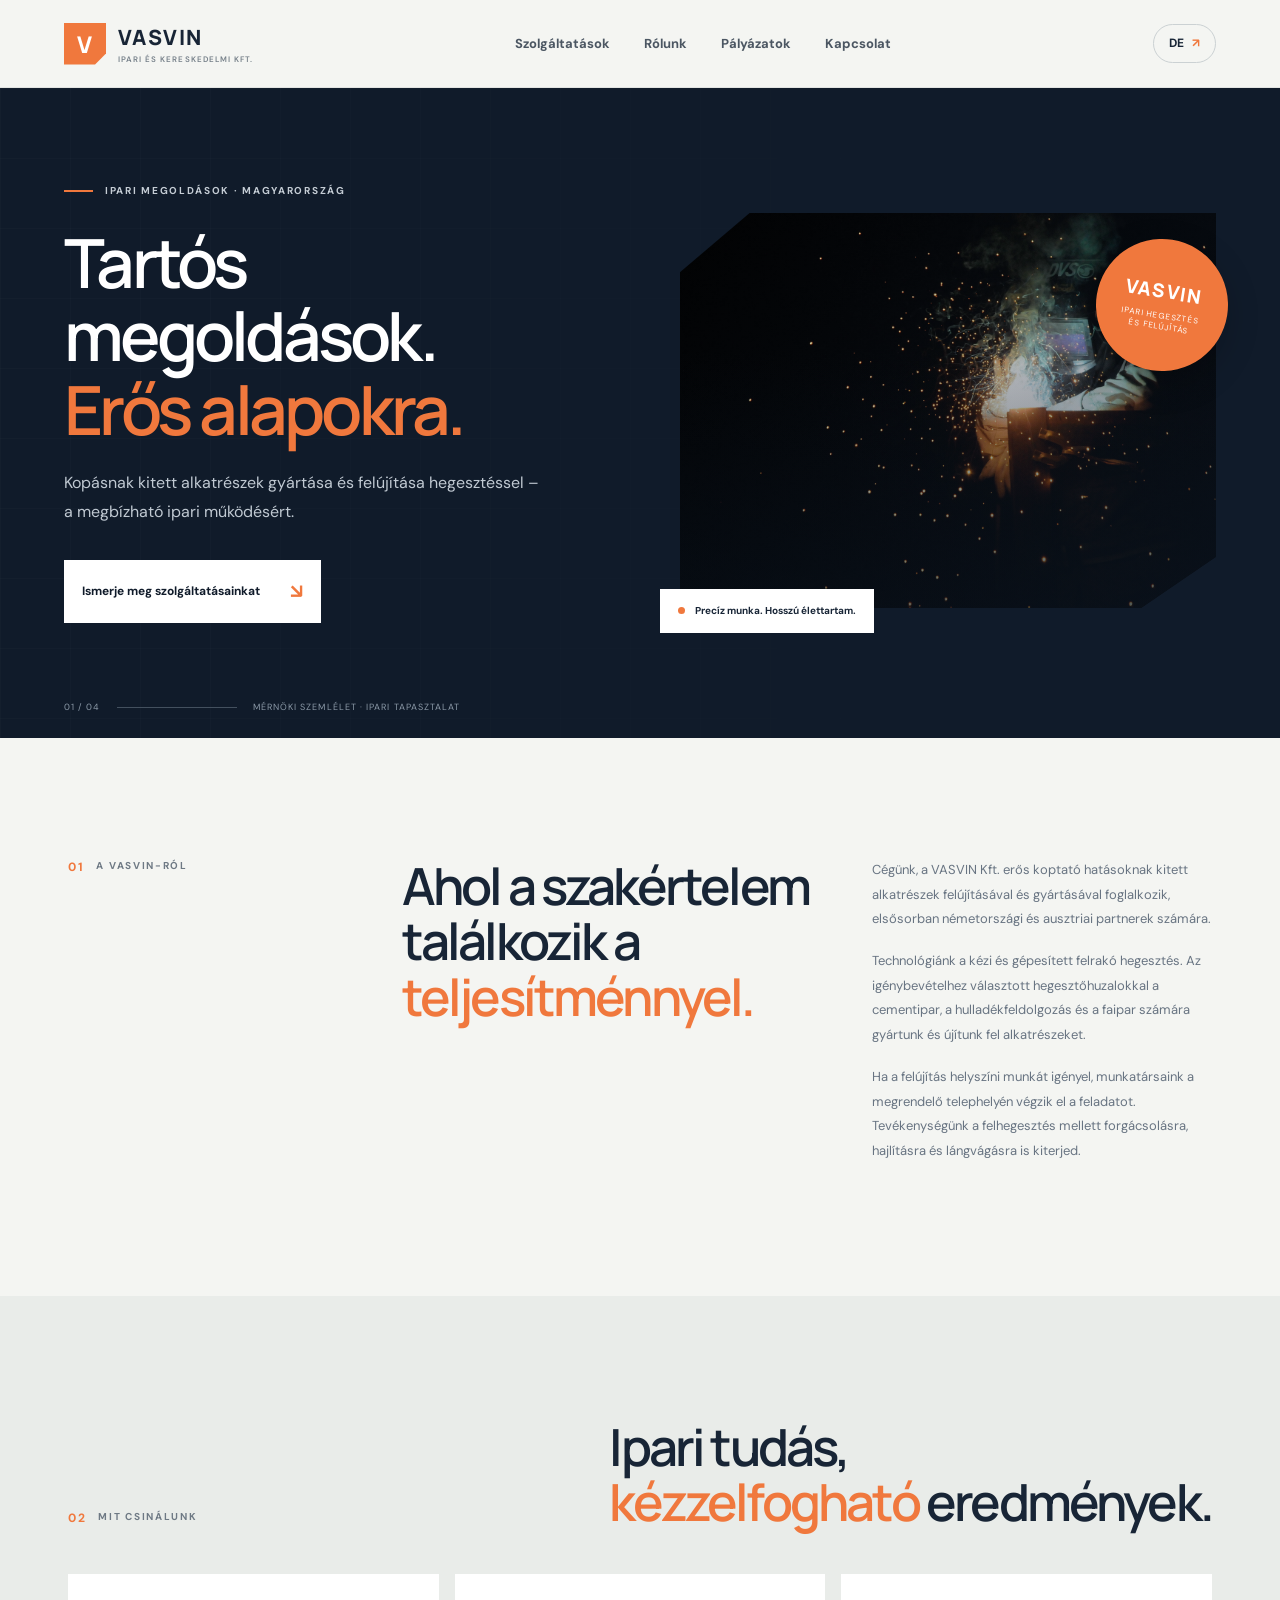
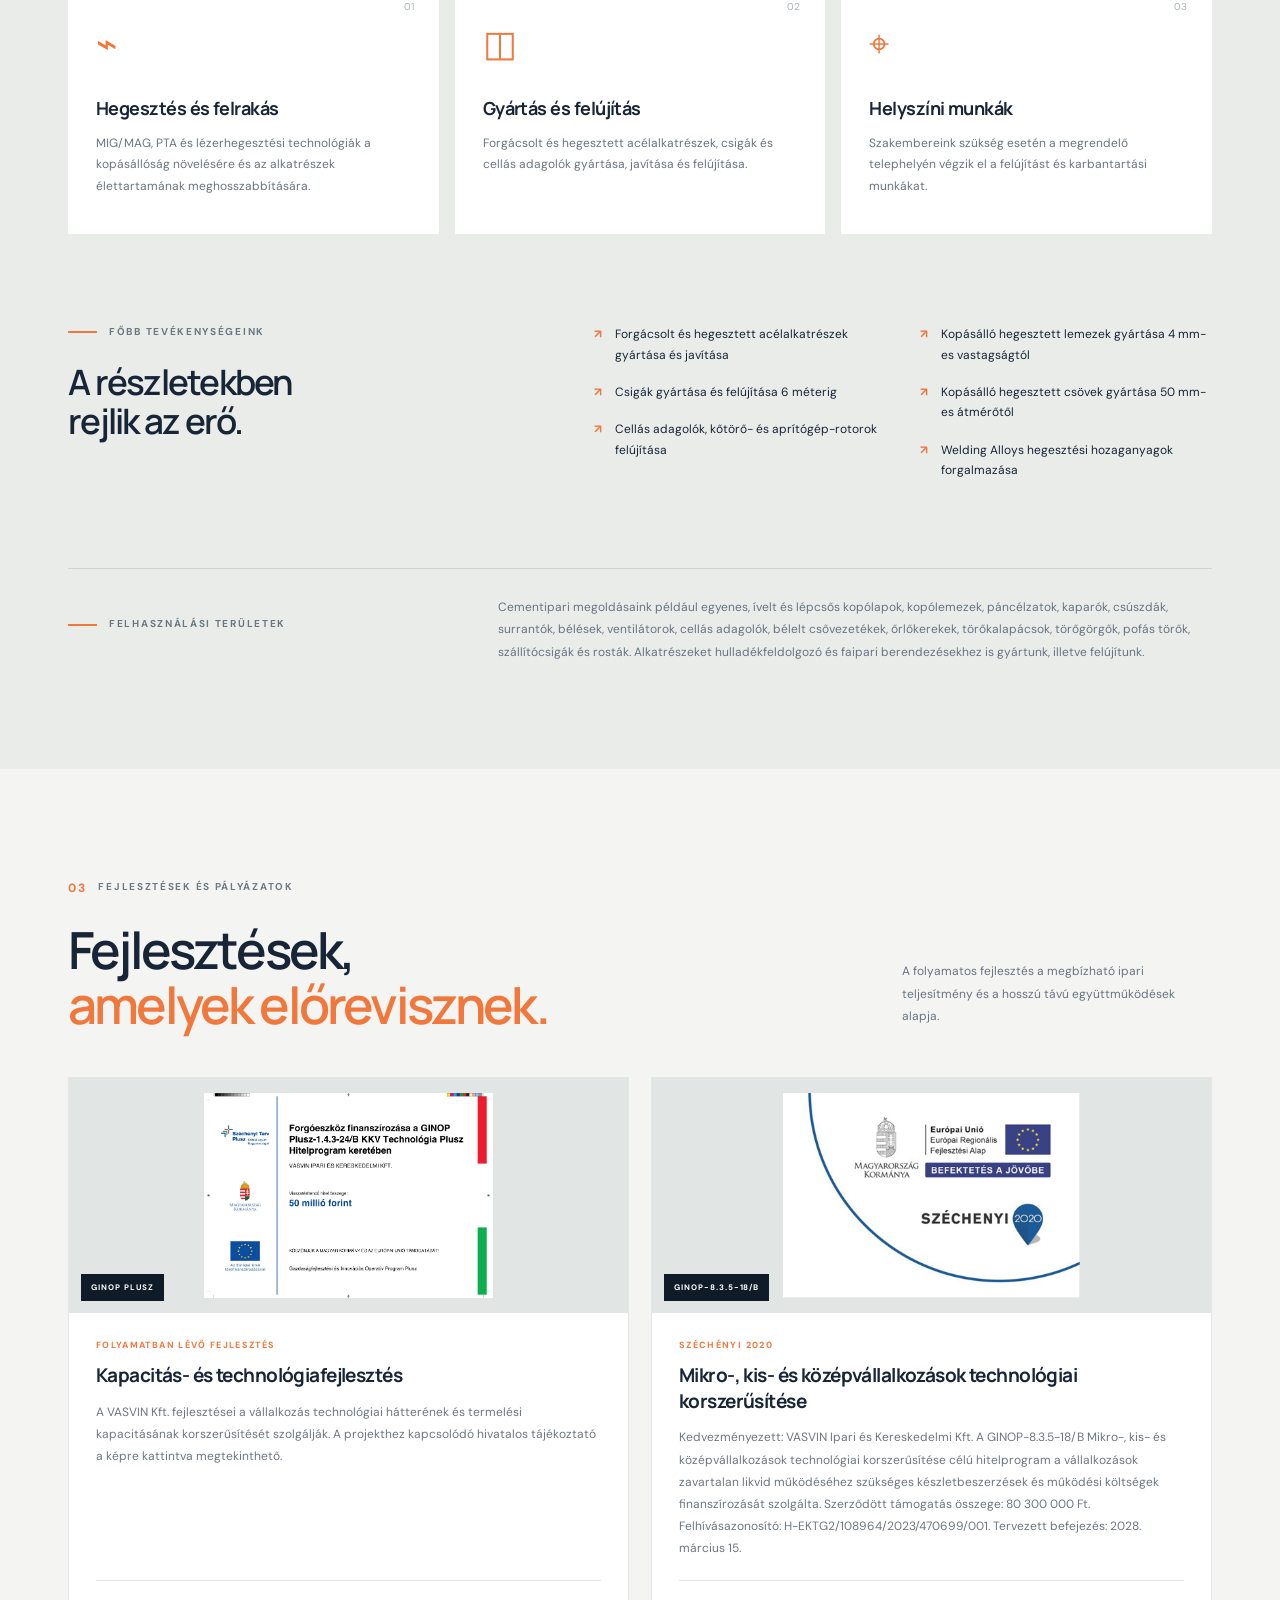
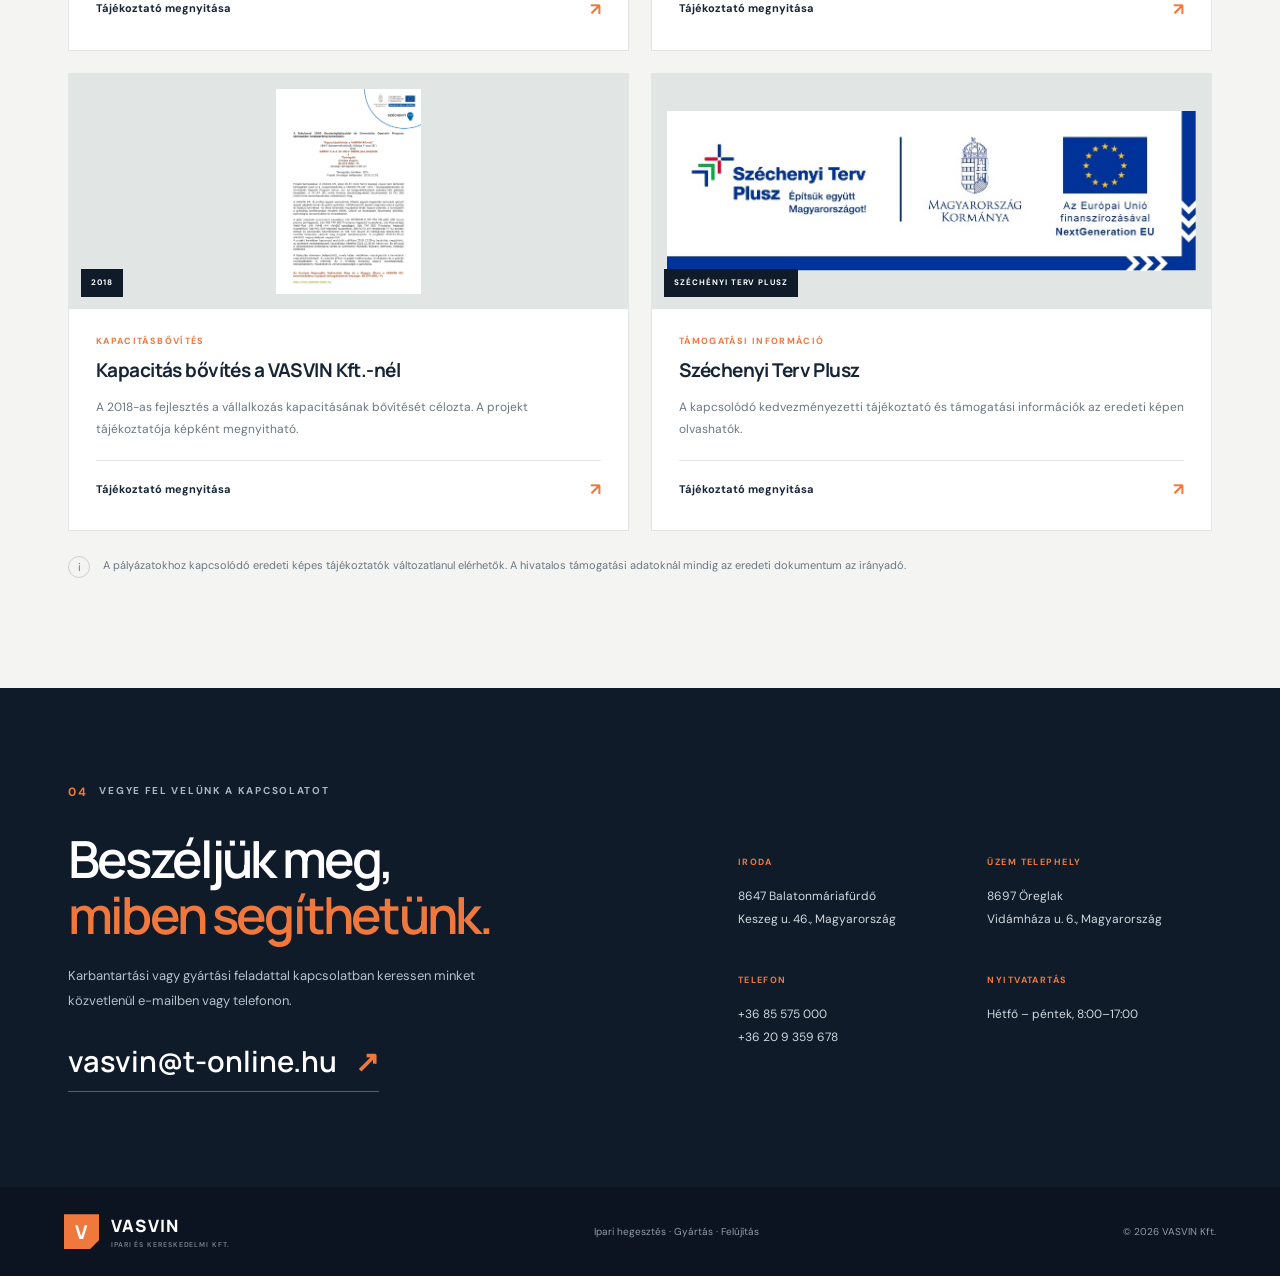
==== commit 50d75b13: "changing opening hours" ====
--- a/index.html
+++ b/index.html
@@ -115,7 +115,7 @@
           <div class="detail-block"><span class="detail-label" data-hu="IRODA" data-de="BÜRO">IRODA</span><p>8647 Balatonmáriafürdő<br>Keszeg u. 46., Magyarország</p></div>
           <div class="detail-block"><span class="detail-label" data-hu="ÜZEM TELEPHELY" data-de="BETRIEBSSTANDORT">ÜZEM TELEPHELY</span><p>8697 Öreglak<br>Vidámháza u. 6., Magyarország</p></div>
           <div class="detail-block"><span class="detail-label" data-hu="TELEFON" data-de="TELEFON">TELEFON</span><p><a href="tel:+3685575000">+36 85 575 000</a><br><a href="tel:+36209359678">+36 20 9 359 678</a></p></div>
-          <div class="detail-block"><span class="detail-label" data-hu="NYITVATARTÁS" data-de="ÖFFNUNGSZEITEN">NYITVATARTÁS</span><p data-hu="Hétfő – péntek, 6:00–14:30" data-de="Montag – Freitag, 6:00–14:30">Hétfő – péntek, 6:00–14:30</p></div>
+          <div class="detail-block"><span class="detail-label" data-hu="NYITVATARTÁS" data-de="ÖFFNUNGSZEITEN">NYITVATARTÁS</span><p data-hu="Hétfő – péntek, 6:00–17:00" data-de="Montag – Freitag, 6:00–14:30">Hétfő – péntek, 8:00–17:00</p></div>
         </div>
       </div>
     </section>
